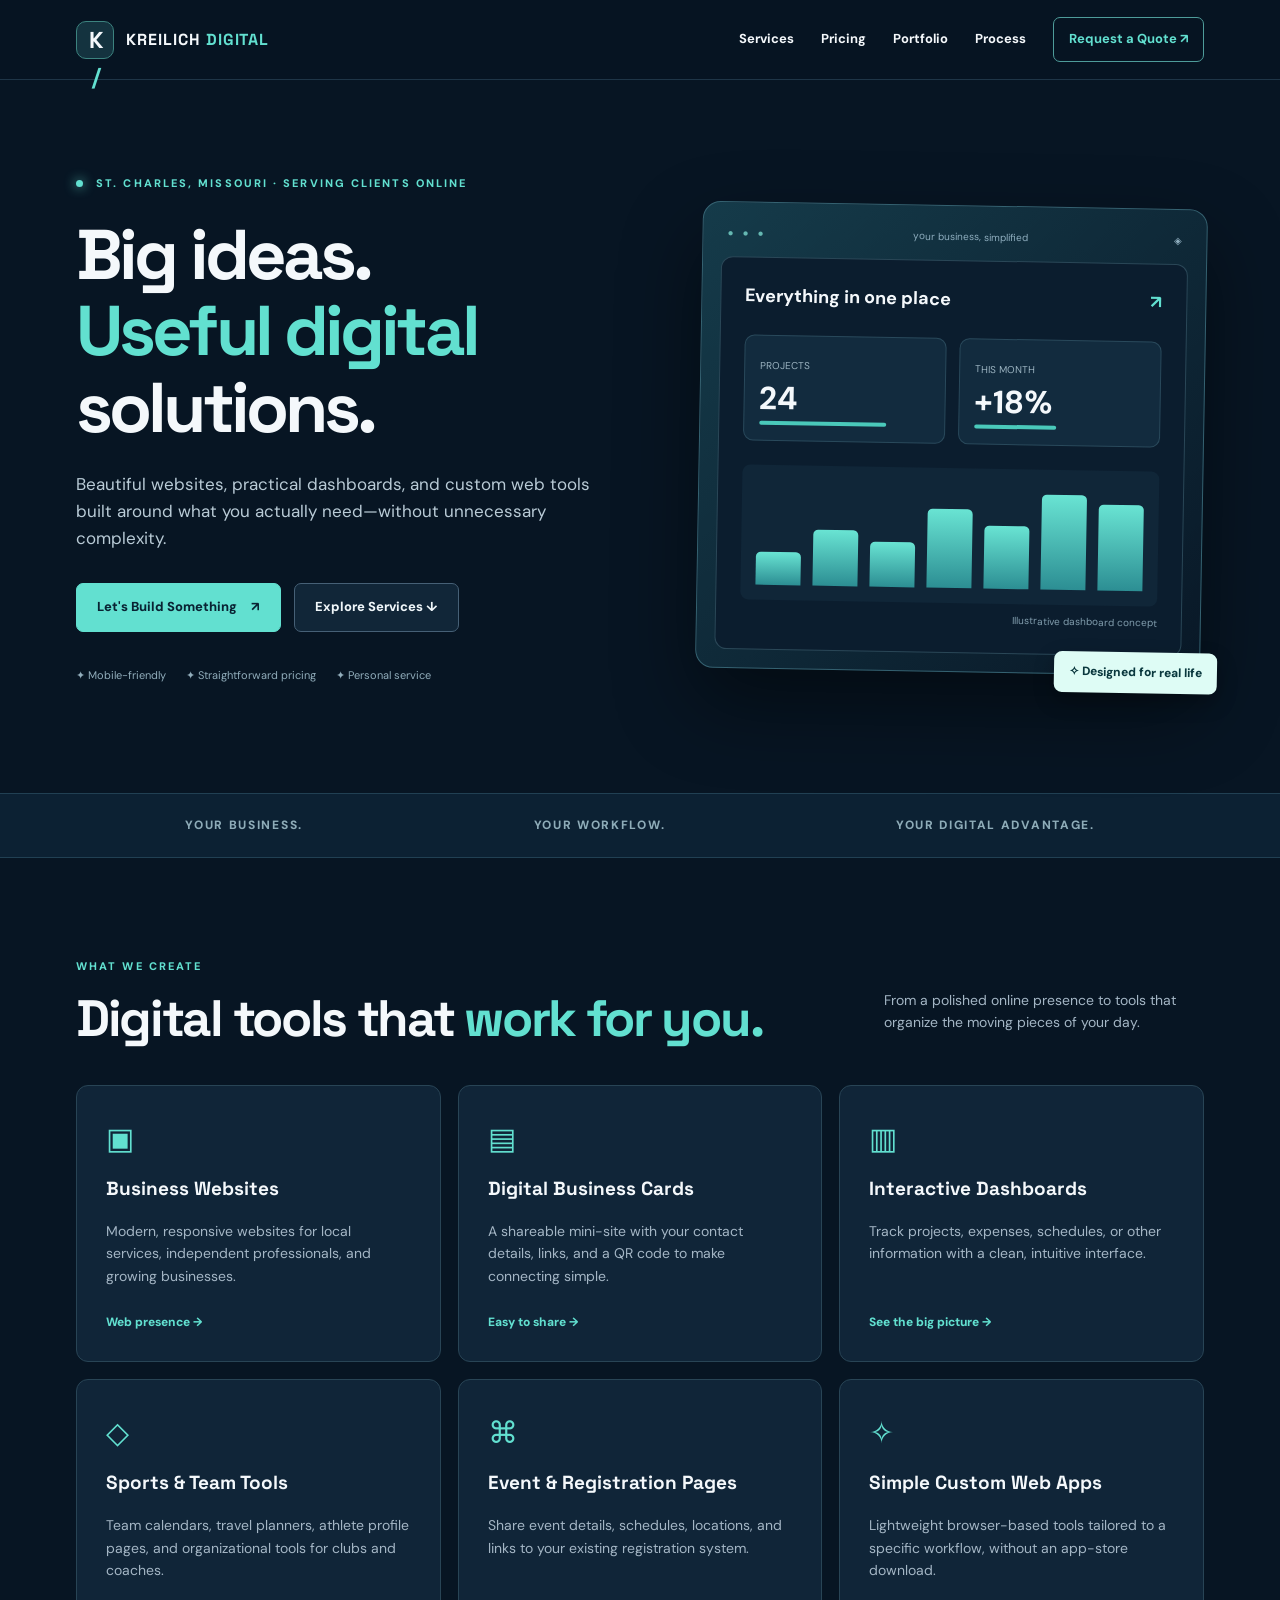
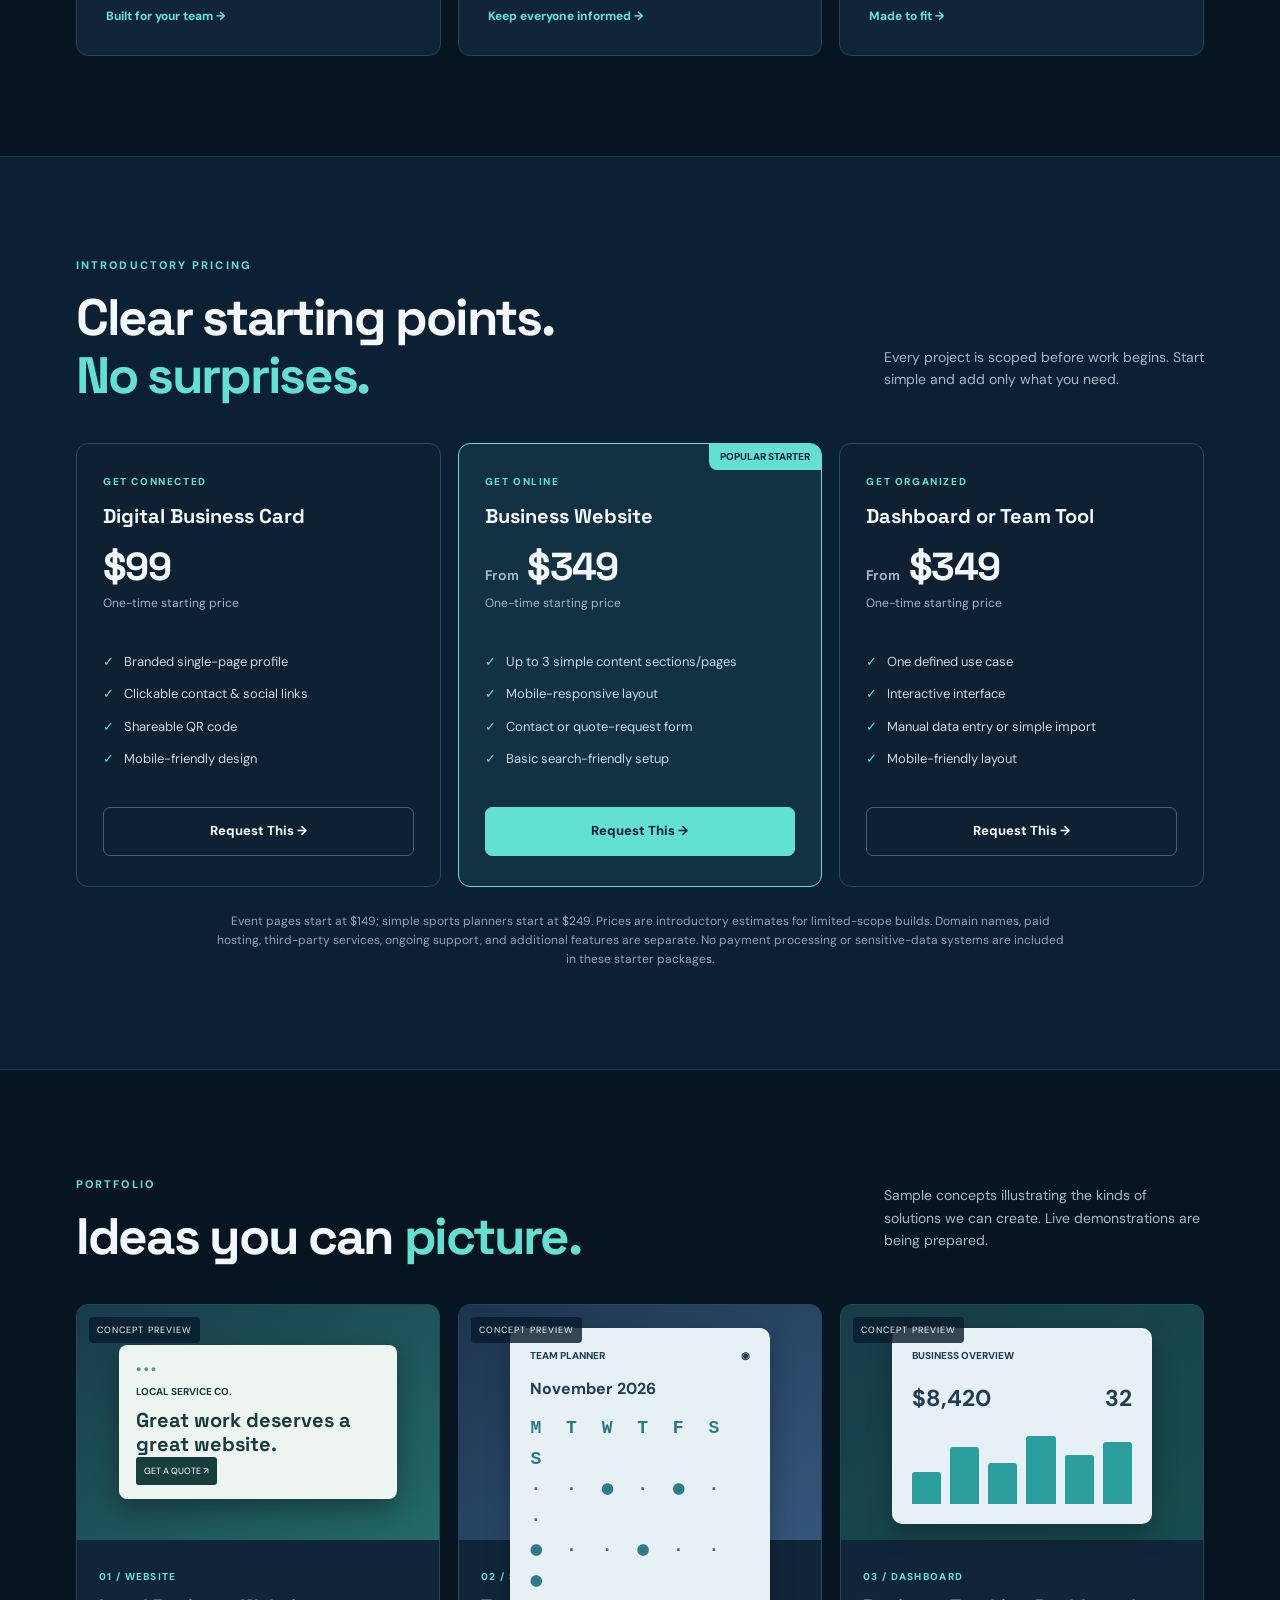
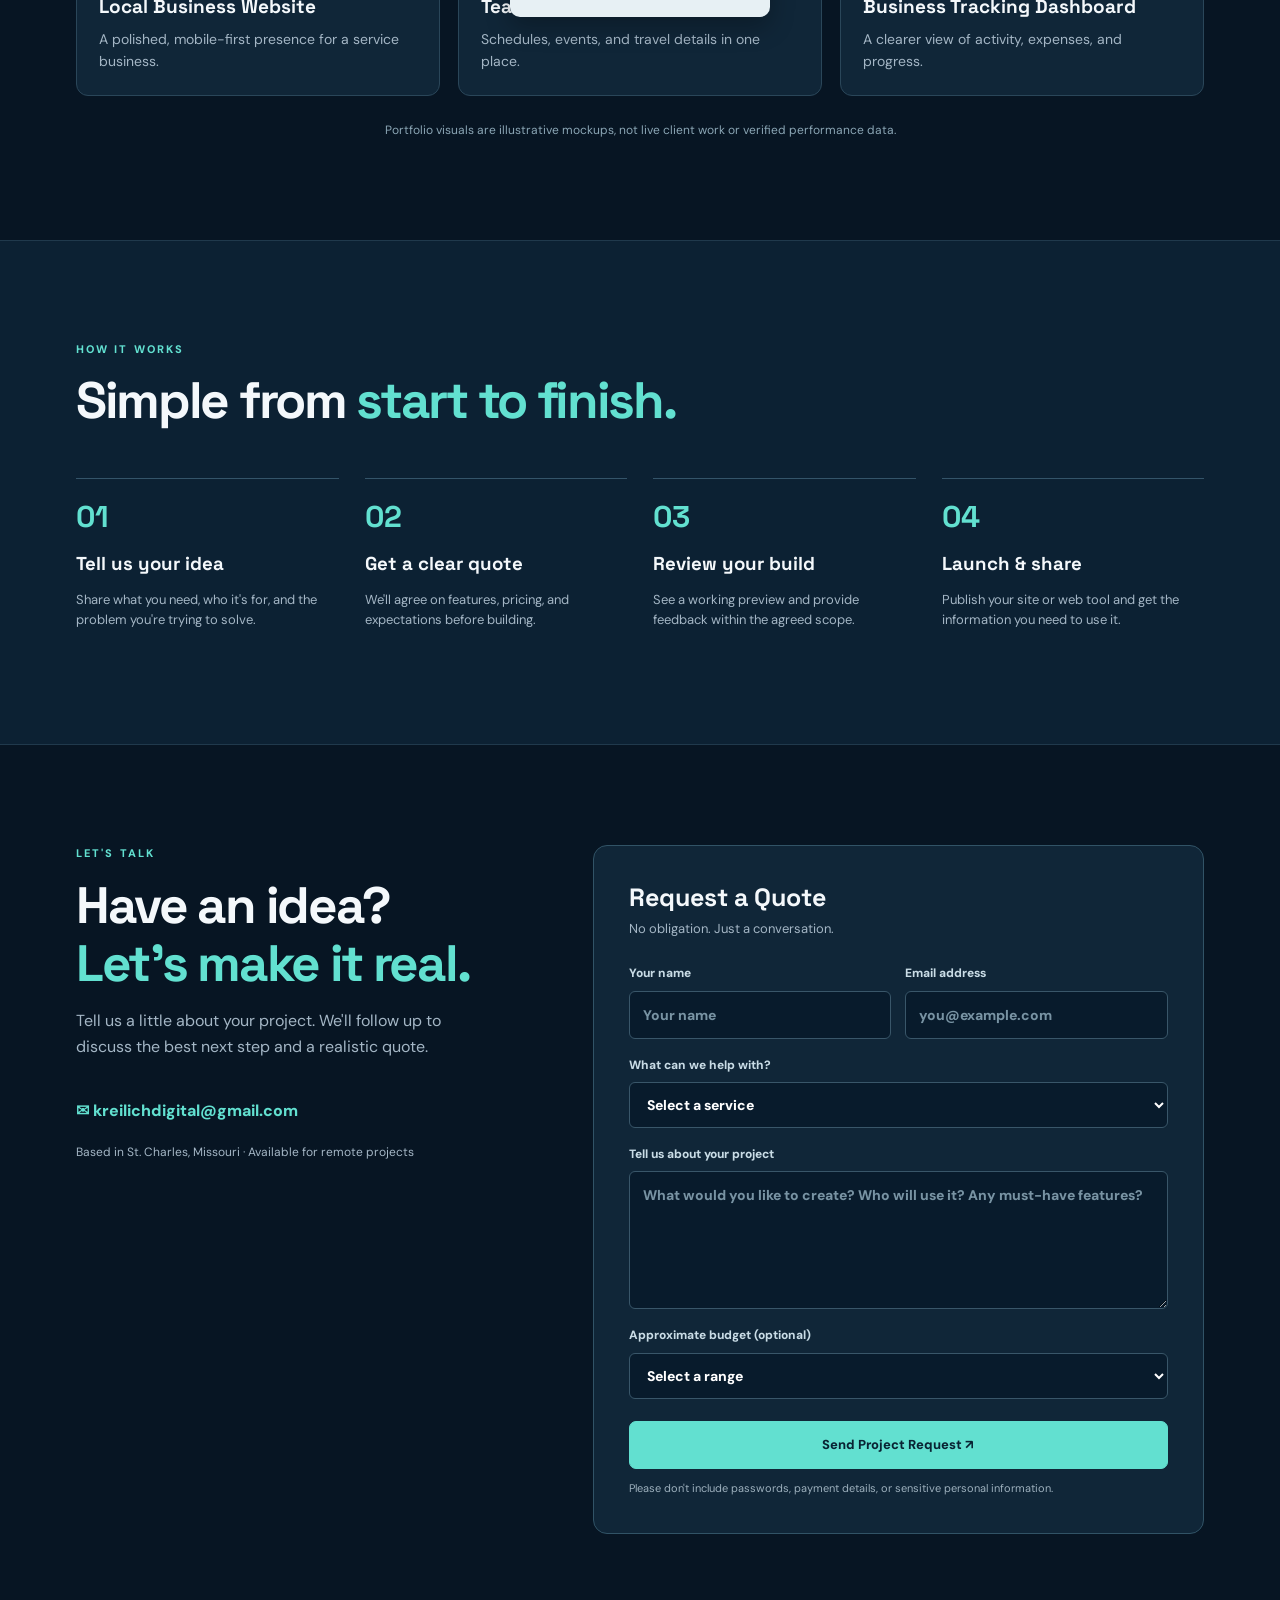
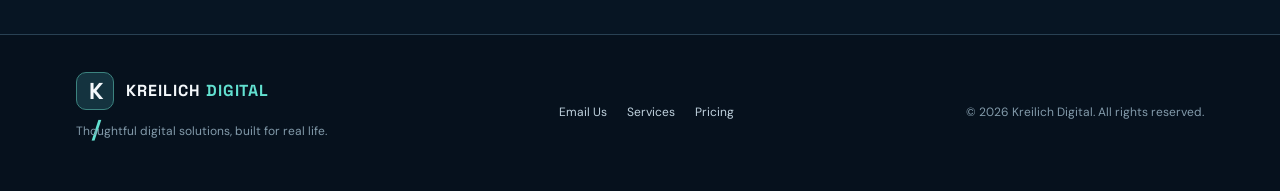
==== index.html @ e5e09bb8 "Add files via upload" ====
<!doctype html><html lang="en"><head><meta charset="utf-8"><meta name="viewport" content="width=device-width,initial-scale=1"><meta name="theme-color" content="#081525"><meta name="description" content="Kreilich Digital builds modern websites, useful dashboards, and custom web tools for small businesses and sports organizations."><title>Kreilich Digital | Websites, Dashboards & Web Apps</title><link rel="icon" href="assets/brand-logo.png"><link rel="stylesheet" href="styles.css"></head><body>
<header class="site-header"><div class="wrap nav"><a href="#home" class="brand" aria-label="Kreilich Digital home"><span class="mark">K<span class="accent">/</span></span><span>KREILICH <b>DIGITAL</b></span></a><button class="menu-toggle" aria-expanded="false" aria-controls="navlinks" aria-label="Toggle navigation">☰</button><nav id="navlinks" class="navlinks"><a href="#services">Services</a><a href="#pricing">Pricing</a><a href="#work">Portfolio</a><a href="#process">Process</a><a class="nav-cta" href="#contact">Request a Quote ↗</a></nav></div></header>
<main id="home"><section class="hero wrap"><div class="eyebrow"><span class="dot"></span> ST. CHARLES, MISSOURI · SERVING CLIENTS ONLINE</div><div class="hero-grid"><div><h1>Big ideas.<br><em>Useful digital</em><br>solutions.</h1><p class="lead">Beautiful websites, practical dashboards, and custom web tools built around what you actually need—without unnecessary complexity.</p><div class="actions"><a class="btn primary" href="#contact">Let's Build Something <span>↗</span></a><a class="btn ghost" href="#services">Explore Services ↓</a></div><div class="trust"><span>✦ Mobile-friendly</span><span>✦ Straightforward pricing</span><span>✦ Personal service</span></div></div><div class="hero-visual" aria-label="Stylized preview of a responsive web dashboard"><div class="mock-top"><span class="lights">● ● ●</span><span>your business, simplified</span><span>◈</span></div><div class="mock-body"><div class="mock-title">Everything in one place <span>↗</span></div><div class="mock-cards"><div><small>PROJECTS</small><strong>24</strong><span class="mini-line"></span></div><div><small>THIS MONTH</small><strong>+18%</strong><span class="mini-line second"></span></div></div><div class="mock-chart"><div style="height:32%"></div><div style="height:54%"></div><div style="height:43%"></div><div style="height:75%"></div><div style="height:60%"></div><div style="height:91%"></div><div style="height:82%"></div></div><p class="mock-note">Illustrative dashboard concept</p></div><div class="float-tag">✧ Designed for real life</div></div></div></section>
<section class="strip"><div class="wrap strip-inner"><span>YOUR BUSINESS.</span><span>YOUR WORKFLOW.</span><span>YOUR DIGITAL ADVANTAGE.</span></div></section>
<section id="services" class="section wrap"><div class="section-head"><div><div class="eyebrow">WHAT WE CREATE</div><h2>Digital tools that <em>work for you.</em></h2></div><p>From a polished online presence to tools that organize the moving pieces of your day.</p></div><div class="services"><article class="service"><span class="service-icon">▣</span><h3>Business Websites</h3><p>Modern, responsive websites for local services, independent professionals, and growing businesses.</p><span class="service-foot">Web presence →</span></article><article class="service"><span class="service-icon">▤</span><h3>Digital Business Cards</h3><p>A shareable mini-site with your contact details, links, and a QR code to make connecting simple.</p><span class="service-foot">Easy to share →</span></article><article class="service"><span class="service-icon">▥</span><h3>Interactive Dashboards</h3><p>Track projects, expenses, schedules, or other information with a clean, intuitive interface.</p><span class="service-foot">See the big picture →</span></article><article class="service"><span class="service-icon">◇</span><h3>Sports & Team Tools</h3><p>Team calendars, travel planners, athlete profile pages, and organizational tools for clubs and coaches.</p><span class="service-foot">Built for your team →</span></article><article class="service"><span class="service-icon">⌘</span><h3>Event & Registration Pages</h3><p>Share event details, schedules, locations, and links to your existing registration system.</p><span class="service-foot">Keep everyone informed →</span></article><article class="service"><span class="service-icon">✧</span><h3>Simple Custom Web Apps</h3><p>Lightweight browser-based tools tailored to a specific workflow, without an app-store download.</p><span class="service-foot">Made to fit →</span></article></div></section>
<section id="pricing" class="section pricing-section"><div class="wrap"><div class="section-head"><div><div class="eyebrow">INTRODUCTORY PRICING</div><h2>Clear starting points.<br><em>No surprises.</em></h2></div><p>Every project is scoped before work begins. Start simple and add only what you need.</p></div><div class="price-grid"><article class="price"><div class="price-type">GET CONNECTED</div><h3>Digital Business Card</h3><div class="amount">$99</div><p>One-time starting price</p><ul><li>Branded single-page profile</li><li>Clickable contact & social links</li><li>Shareable QR code</li><li>Mobile-friendly design</li></ul><a href="#contact" class="btn price-btn">Request This →</a></article><article class="price featured"><div class="popular">POPULAR STARTER</div><div class="price-type">GET ONLINE</div><h3>Business Website</h3><div class="amount"><small>From</small> $349</div><p>One-time starting price</p><ul><li>Up to 3 simple content sections/pages</li><li>Mobile-responsive layout</li><li>Contact or quote-request form</li><li>Basic search-friendly setup</li></ul><a href="#contact" class="btn primary price-btn">Request This →</a></article><article class="price"><div class="price-type">GET ORGANIZED</div><h3>Dashboard or Team Tool</h3><div class="amount"><small>From</small> $349</div><p>One-time starting price</p><ul><li>One defined use case</li><li>Interactive interface</li><li>Manual data entry or simple import</li><li>Mobile-friendly layout</li></ul><a href="#contact" class="btn price-btn">Request This →</a></article></div><p class="pricing-note">Event pages start at $149; simple sports planners start at $249. Prices are introductory estimates for limited-scope builds. Domain names, paid hosting, third-party services, ongoing support, and additional features are separate. No payment processing or sensitive-data systems are included in these starter packages.</p></div></section>
<section id="work" class="section wrap"><div class="section-head"><div><div class="eyebrow">PORTFOLIO</div><h2>Ideas you can <em>picture.</em></h2></div><p>Sample concepts illustrating the kinds of solutions we can create. Live demonstrations are being prepared.</p></div><div class="portfolio"><article class="project"><div class="project-art art-one"><span class="art-tag">CONCEPT PREVIEW</span><div class="art-browser"><div>● ● ●</div><h4>LOCAL SERVICE CO.</h4><p>Great work deserves a great website.</p><span>GET A QUOTE ↗</span></div></div><div class="project-meta"><span>01 / WEBSITE</span><h3>Local Business Website</h3><p>A polished, mobile-first presence for a service business.</p></div></article><article class="project"><div class="project-art art-two"><span class="art-tag">CONCEPT PREVIEW</span><div class="calendar-art"><div>TEAM PLANNER <span>◉</span></div><strong>November 2026</strong><div class="calendar-dots">M T W T F S S<br>· · ◉ · ◉ · ·<br>◉ · · ◉ · · ◉</div></div></div><div class="project-meta"><span>02 / SPORTS TOOL</span><h3>Team & Travel Planner</h3><p>Schedules, events, and travel details in one place.</p></div></article><article class="project"><div class="project-art art-three"><span class="art-tag">CONCEPT PREVIEW</span><div class="dashboard-art"><div>BUSINESS OVERVIEW</div><div class="metric-row"><b>$8,420</b><b>32</b></div><div class="bars"><i></i><i></i><i></i><i></i><i></i><i></i></div></div></div><div class="project-meta"><span>03 / DASHBOARD</span><h3>Business Tracking Dashboard</h3><p>A clearer view of activity, expenses, and progress.</p></div></article></div><p class="disclaimer">Portfolio visuals are illustrative mockups, not live client work or verified performance data.</p></section>
<section id="process" class="section process-section"><div class="wrap"><div class="eyebrow">HOW IT WORKS</div><h2>Simple from <em>start to finish.</em></h2><div class="steps"><div><span>01</span><h3>Tell us your idea</h3><p>Share what you need, who it's for, and the problem you're trying to solve.</p></div><div><span>02</span><h3>Get a clear quote</h3><p>We'll agree on features, pricing, and expectations before building.</p></div><div><span>03</span><h3>Review your build</h3><p>See a working preview and provide feedback within the agreed scope.</p></div><div><span>04</span><h3>Launch & share</h3><p>Publish your site or web tool and get the information you need to use it.</p></div></div></div></section>
<section id="contact" class="section wrap contact-section"><div class="contact-copy"><div class="eyebrow">LET'S TALK</div><h2>Have an idea?<br><em>Let's make it real.</em></h2><p>Tell us a little about your project. We'll follow up to discuss the best next step and a realistic quote.</p><a class="email-link" href="mailto:kreilichdigital@gmail.com">✉ kreilichdigital@gmail.com</a><p class="small-muted">Based in St. Charles, Missouri · Available for remote projects</p></div><div class="form-card"><h3>Request a Quote</h3><p>No obligation. Just a conversation.</p><form name="quote-request" method="POST" data-netlify="true" netlify-honeypot="bot-field" action="/thanks.html"><input type="hidden" name="form-name" value="quote-request"><p class="hidden"><label>Don't fill this out: <input name="bot-field"></label></p><div class="field-row"><label>Your name <input name="name" autocomplete="name" required maxlength="100" placeholder="Your name"></label><label>Email address <input type="email" name="email" autocomplete="email" required maxlength="200" placeholder="you@example.com"></label></div><label>What can we help with? <select name="service" required><option value="">Select a service</option><option>Business website</option><option>Digital business card</option><option>Dashboard</option><option>Sports or team tool</option><option>Event or registration page</option><option>Simple custom web app</option><option>Not sure yet</option></select></label><label>Tell us about your project <textarea name="details" required minlength="15" maxlength="3000" rows="5" placeholder="What would you like to create? Who will use it? Any must-have features?"></textarea></label><label>Approximate budget (optional) <select name="budget"><option value="">Select a range</option><option>Under $250</option><option>$250–$500</option><option>$500–$1,000</option><option>$1,000+</option><option>Not sure yet</option></select></label><button type="submit" class="btn primary submit">Send Project Request ↗</button><p class="form-note">Please don't include passwords, payment details, or sensitive personal information.</p></form></div></section></main>
<footer><div class="wrap footer-inner"><div><div class="brand"><span class="mark">K<span class="accent">/</span></span><span>KREILICH <b>DIGITAL</b></span></div><p>Thoughtful digital solutions, built for real life.</p></div><div><a href="mailto:kreilichdigital@gmail.com">Email Us</a><a href="#services">Services</a><a href="#pricing">Pricing</a></div><small>© <span id="year">2026</span> Kreilich Digital. All rights reserved.</small></div></footer><script src="script.js"></script></body></html>
---- styles.css ----
@import url('https://fonts.googleapis.com/css2?family=DM+Sans:wght@400;500;600;700;800&family=Space+Grotesk:wght@400;500;600;700&display=swap');:root{--bg:#071523;--panel:#0e2235;--panel2:#132b40;--ink:#f4f8fb;--muted:#a4b6c5;--teal:#62e0d0;--line:#294052;--light:#eaf2f6}*{box-sizing:border-box}html{scroll-behavior:smooth;scroll-padding-top:85px}body{margin:0;background:var(--bg);color:var(--ink);font:16px/1.6 'DM Sans',Arial,sans-serif}a{color:inherit;text-decoration:none}button,input,textarea,select{font:inherit}button{cursor:pointer}.wrap{max-width:1180px;margin:auto;padding-left:26px;padding-right:26px}.site-header{position:sticky;top:0;z-index:10;background:#071523ed;border-bottom:1px solid #1e3547;backdrop-filter:blur(18px)}.nav{height:79px;display:flex;align-items:center;justify-content:space-between}.brand{display:inline-flex;align-items:center;gap:12px;font-family:'Space Grotesk',sans-serif;font-size:16px;letter-spacing:.06em;font-weight:700;white-space:nowrap}.brand b,.accent{color:var(--teal)}.mark{height:38px;width:38px;display:grid;place-items:center;border:1px solid #3c837f;border-radius:10px;font-size:23px;letter-spacing:-.1em;background:#14333f}.navlinks{display:flex;align-items:center;gap:27px;font-size:13px;font-weight:700}.navlinks>a:not(.nav-cta):hover,.footer-inner a:hover{color:var(--teal)}.nav-cta{border:1px solid #4e9c9a;border-radius:7px;padding:11px 15px;color:var(--teal)}.menu-toggle{display:none;background:transparent;border:0;color:white;font-size:26px}.hero{padding-top:95px;padding-bottom:108px}.eyebrow{font-size:11px;letter-spacing:.19em;color:var(--teal);font-weight:800;text-transform:uppercase}.dot{display:inline-block;background:var(--teal);width:7px;height:7px;border-radius:50%;margin-right:8px;box-shadow:0 0 12px var(--teal)}.hero-grid{display:grid;grid-template-columns:1.05fr .95fr;gap:65px;align-items:center}.hero h1{font:700 clamp(48px,5.5vw,78px)/1.09 'Space Grotesk',sans-serif;letter-spacing:-.055em;margin:24px 0}.hero h1 em,h2 em{color:var(--teal);font-style:normal}.lead{font-size:17px;max-width:520px;color:#b9cbd6}.actions{display:flex;gap:13px;flex-wrap:wrap;margin-top:31px}.btn{display:inline-flex;justify-content:center;align-items:center;gap:14px;border-radius:7px;padding:13px 20px;font-weight:800;font-size:13px;border:1px solid #466076;transition:transform .15s,background .15s}.btn:hover{transform:translateY(-2px)}.primary{background:var(--teal);color:#092333;border-color:var(--teal)}.ghost{background:#112638;color:#f0f7fa}.trust{display:flex;gap:20px;flex-wrap:wrap;color:#91adbb;font-size:11px;margin-top:35px}.hero-visual{position:relative;padding:18px;background:linear-gradient(135deg,#153b4a,#091827);border:1px solid #356271;border-radius:18px;box-shadow:0 35px 80px #0007;transform:rotate(1deg)}.mock-top{display:flex;justify-content:space-between;font-size:10px;color:#8faebf;padding:5px 6px 15px}.lights{color:#65b8b2;letter-spacing:3px}.mock-body{background:#0b1d2e;border:1px solid #2a4757;border-radius:12px;padding:24px}.mock-title{font-weight:700;font-size:18px;display:flex;justify-content:space-between}.mock-title span{color:var(--teal)}.mock-cards{display:grid;grid-template-columns:1fr 1fr;gap:13px;margin:24px 0}.mock-cards>div{border:1px solid #29495b;background:#122b3e;padding:15px;border-radius:10px}.mock-cards small{font-size:10px;color:#9bb3c0}.mock-cards strong{display:block;font-size:32px;line-height:1.4}.mini-line{display:block;height:4px;width:75%;background:#4ac9ba;border-radius:5px}.mini-line.second{width:48%}.mock-chart{height:135px;display:flex;align-items:end;gap:12px;padding:15px;background:#102638;border-radius:8px}.mock-chart div{flex:1;background:linear-gradient(#69e4d3,#2c8e93);border-radius:5px 5px 0 0}.mock-note{font-size:10px;color:#829eae;text-align:right;margin:9px 0 0}.float-tag{position:absolute;bottom:-19px;right:-18px;background:#defcf5;color:#0a383e;border-radius:8px;padding:11px 15px;font-size:12px;font-weight:800;box-shadow:0 8px 20px #0004}.strip{border-block:1px solid #214053;background:#0c2133}.strip-inner{display:flex;justify-content:space-around;gap:12px;padding-top:22px;padding-bottom:22px;color:#8eacb8;font-size:12px;font-weight:800;letter-spacing:.14em}.section{padding-top:100px;padding-bottom:100px}.section-head{display:flex;align-items:end;justify-content:space-between;gap:45px;margin-bottom:38px}.section-head>div{max-width:700px}.section-head>p{max-width:320px;color:var(--muted);font-size:14px}h2{font:700 clamp(35px,4vw,53px)/1.13 'Space Grotesk',sans-serif;letter-spacing:-.045em;margin:14px 0 0}h3{font-family:'Space Grotesk',sans-serif;line-height:1.3}.services{display:grid;grid-template-columns:repeat(3,1fr);gap:17px}.service{background:#102538;border:1px solid #284455;border-radius:12px;padding:29px;min-height:255px;display:flex;flex-direction:column}.service-icon{font-size:30px;color:var(--teal)}.service h3{font-size:19px;margin:14px 0 4px}.service p,.project p{color:var(--muted);font-size:14px}.service-foot{margin-top:auto;color:var(--teal);font-size:12px;font-weight:800;padding-top:12px}.pricing-section{background:#0b2032;border-block:1px solid #203a4e}.price-grid{display:grid;grid-template-columns:repeat(3,1fr);gap:17px}.price{position:relative;border:1px solid #2b4b5e;background:#0d2133;padding:30px 26px;border-radius:12px;display:flex;flex-direction:column}.price.featured{border-color:var(--teal);background:#123143}.popular{position:absolute;right:0;top:0;background:var(--teal);color:#092333;font-size:10px;font-weight:800;padding:5px 11px;border-radius:0 10px 0 8px}.price-type{font-size:10px;letter-spacing:.16em;color:var(--teal);font-weight:800}.price h3{font-size:20px;margin:13px 0}.amount{font:700 39px 'Space Grotesk';letter-spacing:-.04em}.amount small{font-size:14px;color:var(--muted);letter-spacing:0}.price p{font-size:12px;color:var(--muted);margin:3px 0 20px}.price ul{padding:0;list-style:none;font-size:13px;line-height:2.5;color:#c6d7e0;flex:1}.price li:before{content:'✓';color:var(--teal);margin-right:10px}.price-btn{width:100%;margin-top:18px}.pricing-note,.disclaimer{color:#8ba6b5;font-size:12px;max-width:850px;margin:25px auto 0;text-align:center}.portfolio{display:grid;grid-template-columns:repeat(3,1fr);gap:18px}.project{border:1px solid #2a4659;border-radius:12px;overflow:hidden;background:#102638}.project-art{height:235px;padding:23px;position:relative;display:grid;place-items:center}.art-one{background:linear-gradient(145deg,#183b49,#236a68)}.art-two{background:linear-gradient(145deg,#1d344e,#34567b)}.art-three{background:linear-gradient(145deg,#173d48,#174b4e)}.art-tag{position:absolute;top:12px;left:12px;font-size:9px;letter-spacing:.12em;background:#071b2bca;padding:6px 8px;border-radius:4px}.art-browser{width:88%;background:#eef4f0;color:#183c40;padding:17px;border-radius:8px;box-shadow:0 10px 25px #0005}.art-browser>div{font-size:9px;color:#5b928e}.art-browser h4{font-size:10px;margin:8px 0}.art-browser p{font:700 20px/1.2 'Space Grotesk';color:#193b3f;margin:5px 0 14px}.art-browser span{font-size:9px;background:#163e3d;color:white;padding:8px;border-radius:3px}.calendar-art,.dashboard-art{background:#e7f0f4;color:#203d55;padding:20px;width:82%;border-radius:10px;box-shadow:0 10px 25px #0004}.calendar-art>div:first-child,.dashboard-art>div:first-child{font-size:10px;font-weight:800;display:flex;justify-content:space-between}.calendar-art strong{display:block;margin:12px 0}.calendar-dots{font:700 18px/1.7 monospace;letter-spacing:7px;color:#2c7987}.metric-row{display:flex;justify-content:space-between;margin:16px 0}.metric-row b{font-size:23px}.bars{height:72px;display:flex;gap:9px;align-items:end}.bars i{flex:1;background:#299e9c;border-radius:3px 3px 0 0;height:45%}.bars i:nth-child(2){height:80%}.bars i:nth-child(3){height:58%}.bars i:nth-child(4){height:95%}.bars i:nth-child(5){height:68%}.bars i:nth-child(6){height:87%}.project-meta{padding:22px}.project-meta>span{color:var(--teal);font-size:10px;letter-spacing:.13em;font-weight:800}.project h3{font-size:19px;margin:8px 0}.project p{margin:0}.process-section{background:#0c2133;border-block:1px solid #20394c}.steps{display:grid;grid-template-columns:repeat(4,1fr);gap:26px;margin-top:48px}.steps>div{border-top:1px solid #345469;padding-top:18px}.steps span{font:700 30px 'Space Grotesk';color:var(--teal)}.steps h3{margin:16px 0 7px}.steps p{color:var(--muted);font-size:13px}.contact-section{display:grid;grid-template-columns:.85fr 1.15fr;gap:65px;align-items:start}.contact-copy>p{color:var(--muted);max-width:390px}.email-link{display:inline-block;margin-top:22px;color:var(--teal);font-weight:800;overflow-wrap:anywhere}.small-muted{font-size:12px;margin-top:20px}.form-card{background:#102638;border:1px solid #315366;border-radius:14px;padding:35px}.form-card h3{font-size:25px;margin:0}.form-card>p{font-size:13px;color:var(--muted);margin:5px 0 25px}.form-card label{display:block;font-size:12px;font-weight:800;color:#c9dce6;margin-bottom:17px}.field-row{display:grid;grid-template-columns:1fr 1fr;gap:14px}input,textarea,select{display:block;width:100%;background:#081b2c;color:white;border:1px solid #395669;border-radius:6px;padding:12px 13px;margin-top:7px;outline:none;font-size:14px}input:focus,textarea:focus,select:focus{border-color:var(--teal);box-shadow:0 0 0 2px #62e0d02a}input::placeholder,textarea::placeholder{color:#7893a3}select option{background:#0e2235}.hidden{position:absolute;left:-9999px}.submit{width:100%;margin-top:5px}.form-note{font-size:11px;color:#9db0bd;margin-bottom:0}footer{border-top:1px solid #294153;background:#06111d}.footer-inner{padding-top:37px;padding-bottom:38px;display:flex;align-items:center;justify-content:space-between;gap:24px}.footer-inner p,.footer-inner small{font-size:12px;color:#839bab}.footer-inner>div:nth-child(2){display:flex;gap:20px;font-size:12px;color:#c0d2de}.thanks{min-height:100vh;display:grid;place-items:center;padding:24px}.thanks-box{max-width:620px;text-align:center}.thanks h1{font:700 clamp(35px,6vw,65px)/1.1 'Space Grotesk'}.thanks p{color:var(--muted);margin-bottom:30px}@media(max-width:900px){.hero-grid{gap:30px}.services,.price-grid,.portfolio{grid-template-columns:repeat(2,1fr)}.price-grid .price:last-child,.portfolio .project:last-child{grid-column:span 2}.steps{grid-template-columns:repeat(2,1fr)}.contact-section{gap:30px}}@media(max-width:700px){.wrap{padding-left:20px;padding-right:20px}.nav{height:69px}.brand{font-size:14px}.menu-toggle{display:block}.navlinks{display:none;position:absolute;top:69px;left:0;right:0;padding:18px 22px 24px;background:#091a2b;border-bottom:1px solid #2e4d5e;flex-direction:column;align-items:stretch;gap:15px}.navlinks.open{display:flex}.nav-cta{text-align:center}.hero{padding-top:60px;padding-bottom:78px}.hero-grid,.contact-section{grid-template-columns:1fr}.hero h1{font-size:clamp(47px,11vw,66px)}.hero-visual{max-width:480px;margin:35px 12px 0 0}.float-tag{right:-10px}.trust{gap:12px}.strip-inner{flex-wrap:wrap;font-size:10px;text-align:center}.section{padding-top:70px;padding-bottom:70px}.section-head{display:block}.section-head>p{max-width:550px}.services,.price-grid,.portfolio{grid-template-columns:1fr}.price-grid .price:last-child,.portfolio .project:last-child{grid-column:auto}.service{min-height:225px}.steps{grid-template-columns:1fr 1fr;gap:20px}.field-row{grid-template-columns:1fr;gap:0}.form-card{padding:24px}.footer-inner{flex-direction:column;align-items:flex-start}}@media(max-width:400px){.steps{grid-template-columns:1fr}.hero h1{font-size:43px}.mock-body{padding:14px}.mock-cards strong{font-size:24px}.brand{font-size:12px}}
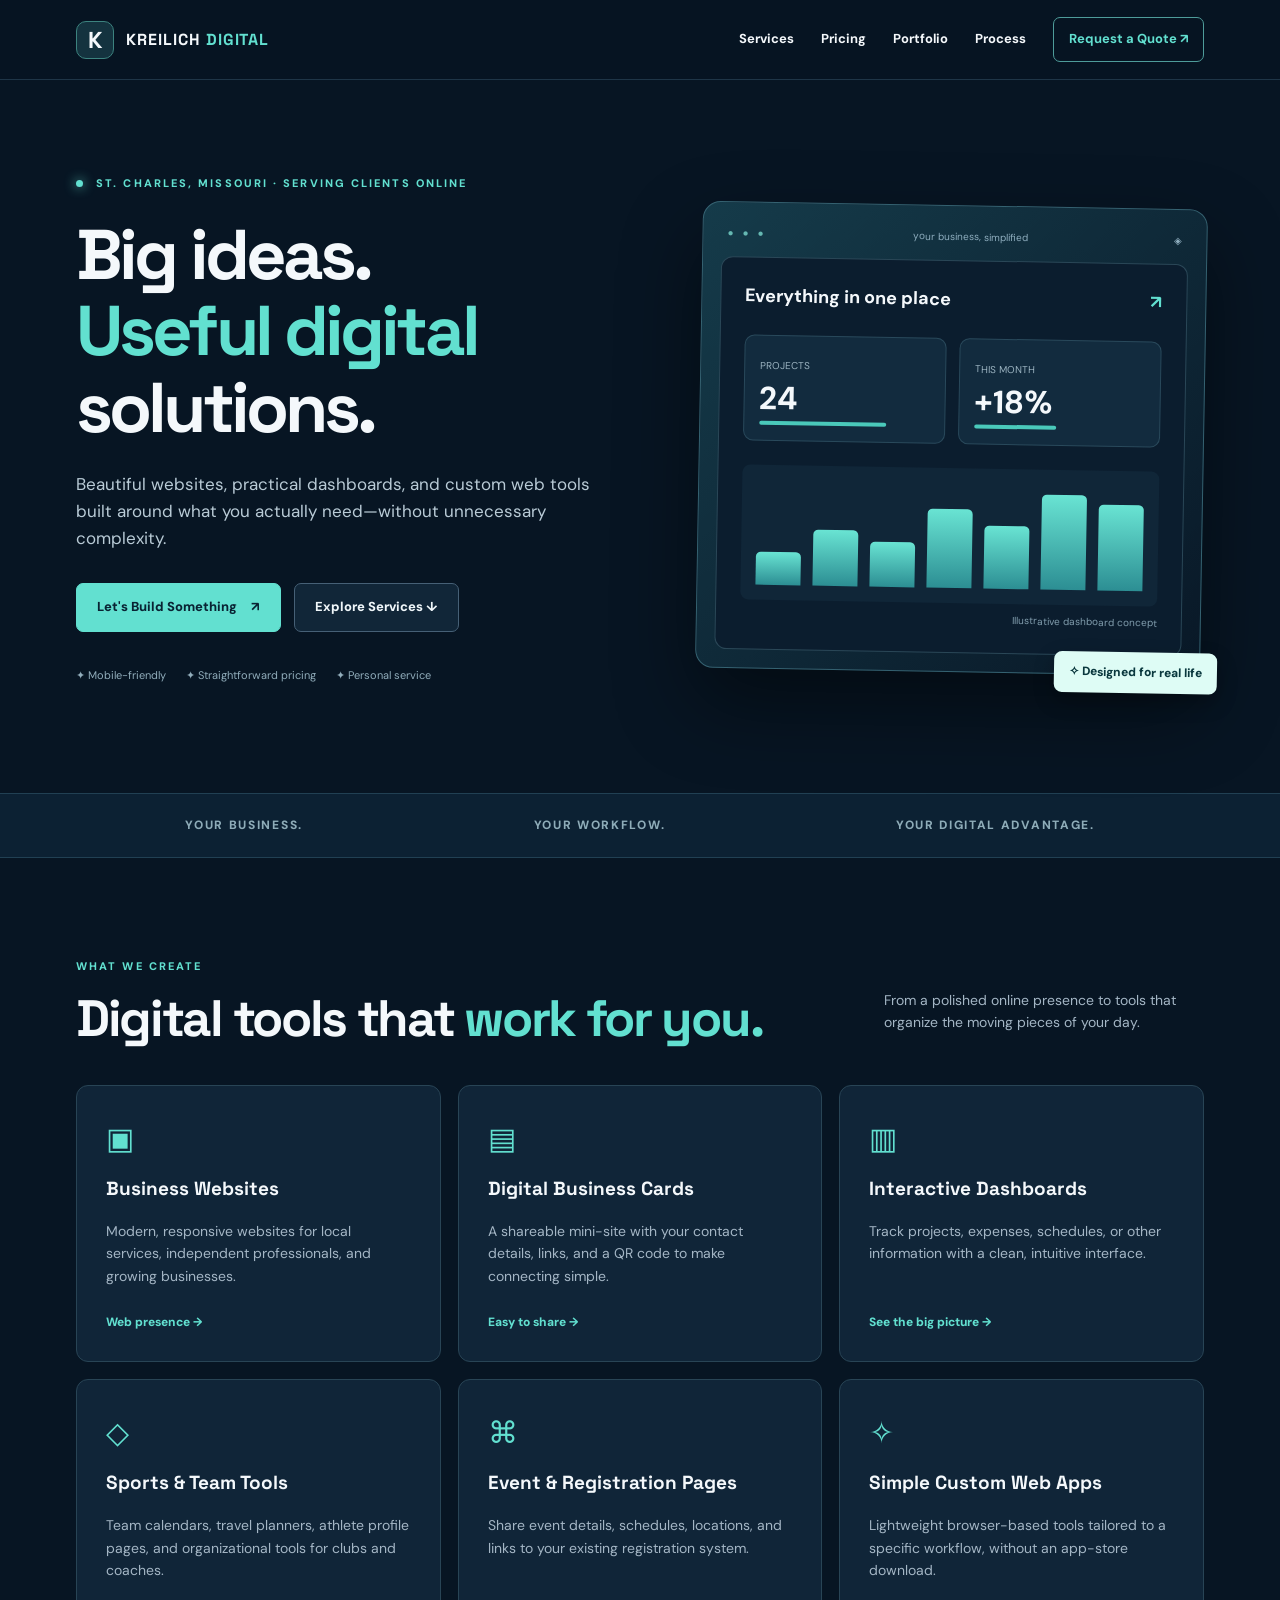
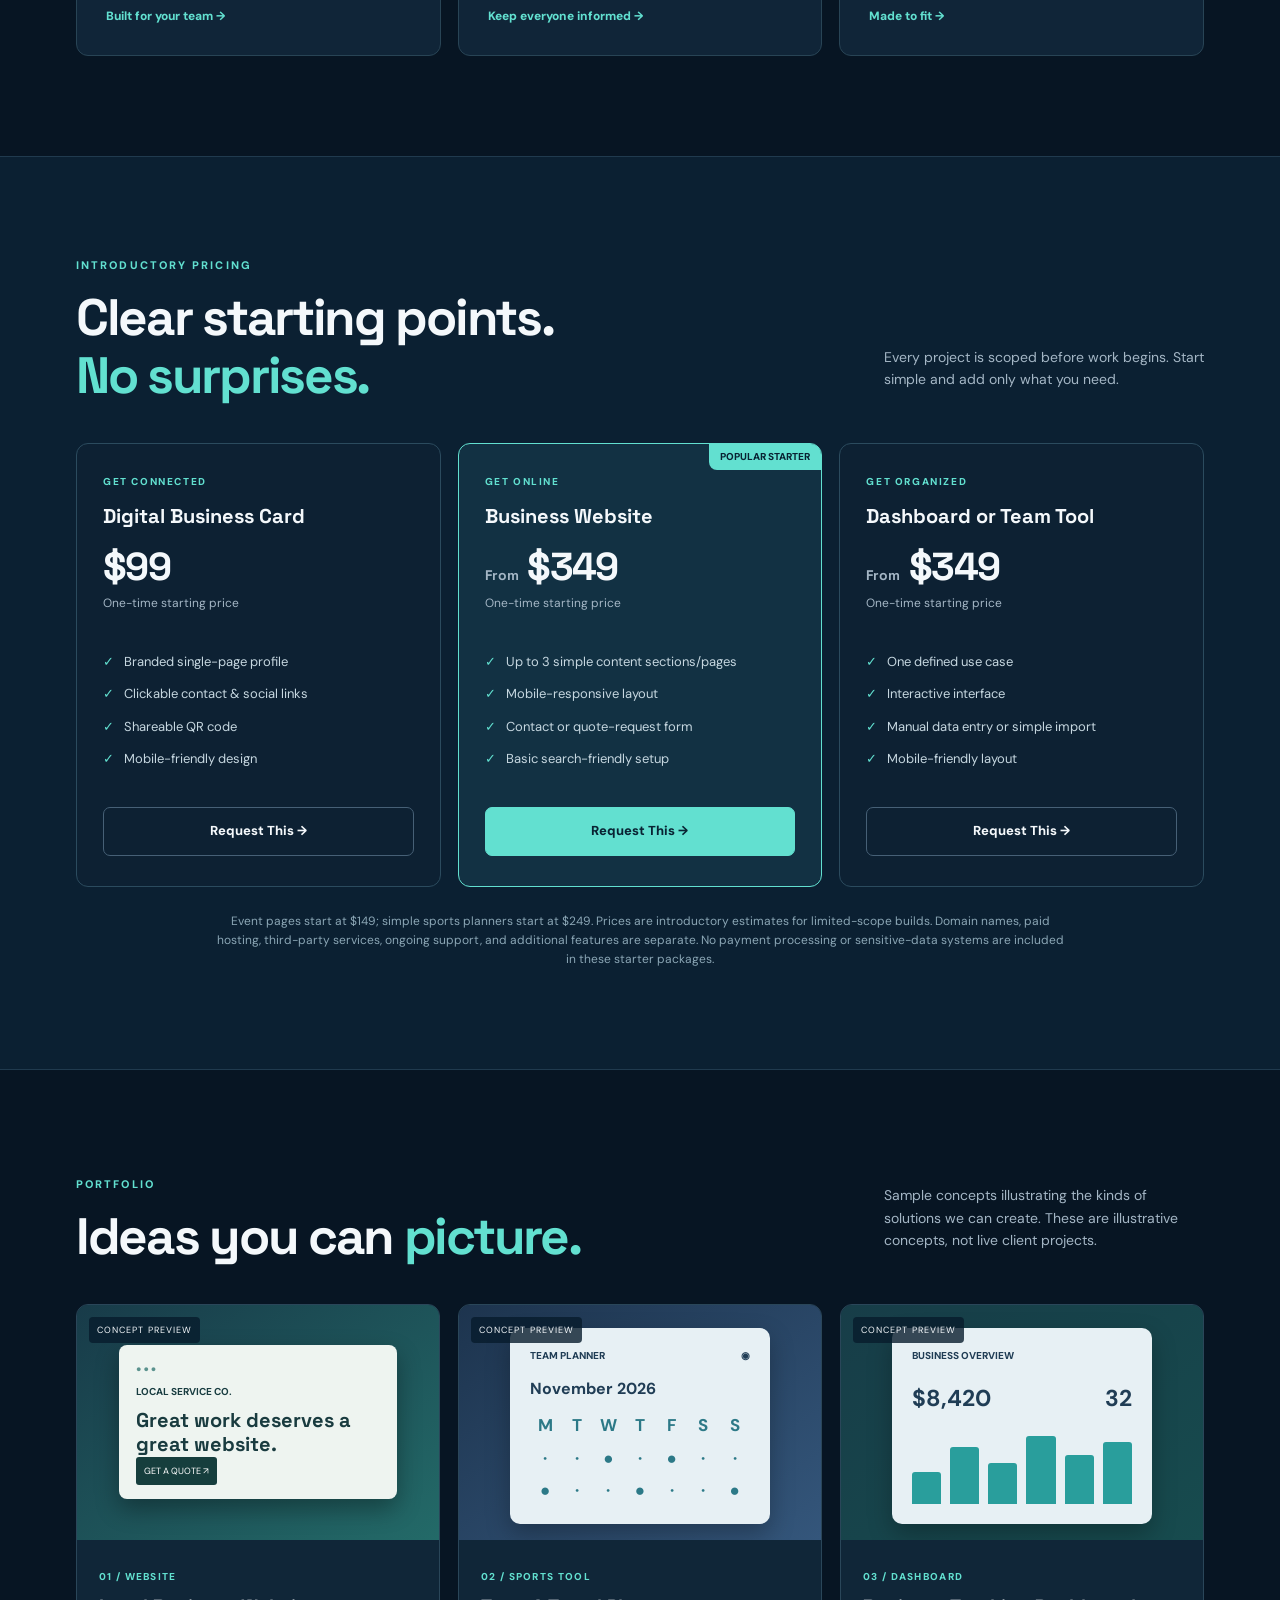
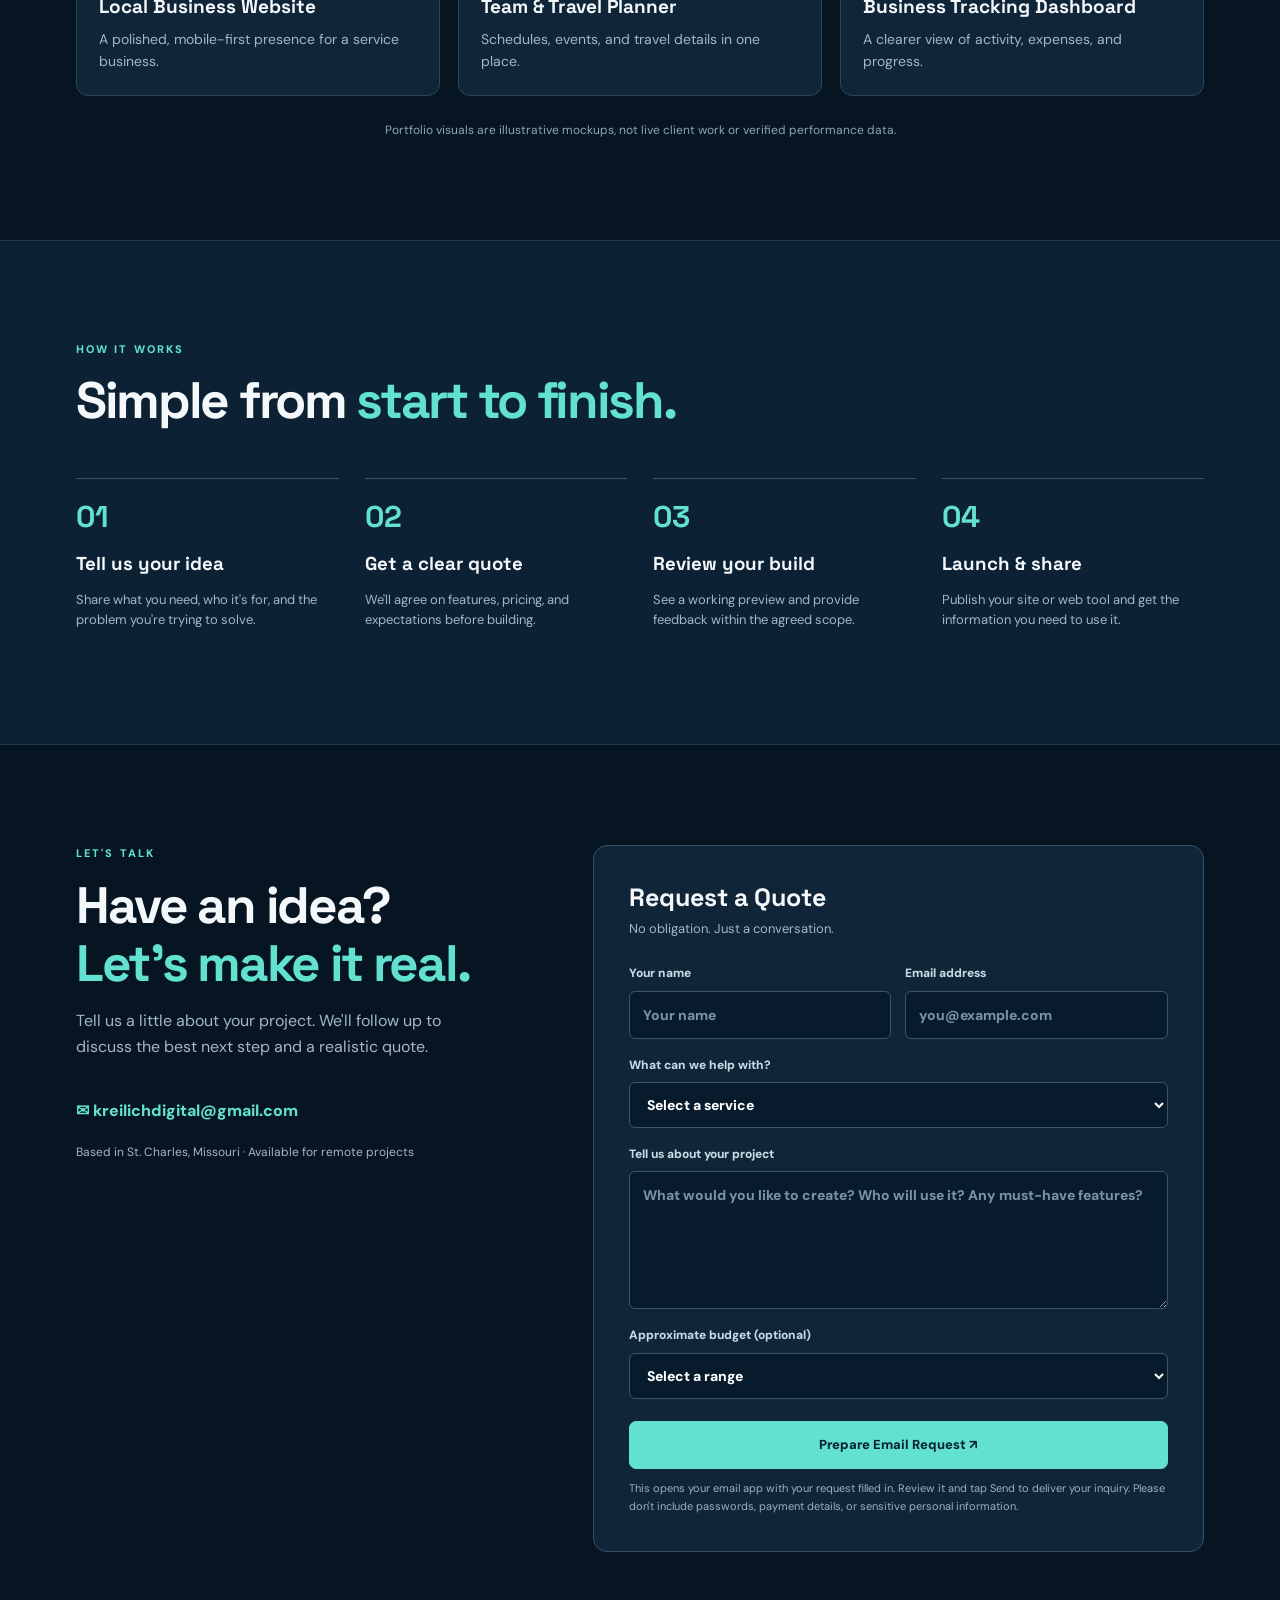
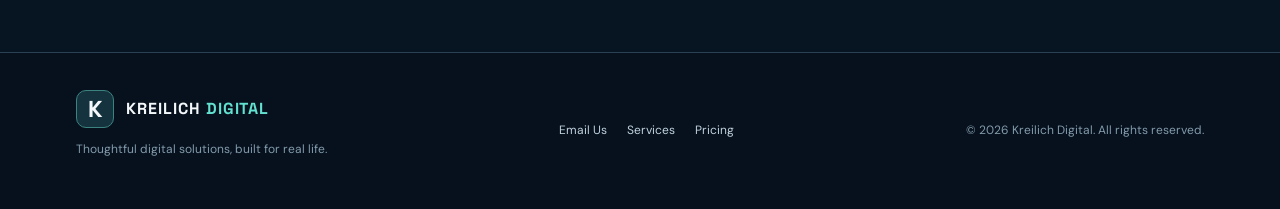
==== commit 698286d8: "Add files via upload" ====
--- a/index.html
+++ b/index.html
@@ -1,10 +1,10 @@
 <!doctype html><html lang="en"><head><meta charset="utf-8"><meta name="viewport" content="width=device-width,initial-scale=1"><meta name="theme-color" content="#081525"><meta name="description" content="Kreilich Digital builds modern websites, useful dashboards, and custom web tools for small businesses and sports organizations."><title>Kreilich Digital | Websites, Dashboards & Web Apps</title><link rel="icon" href="assets/brand-logo.png"><link rel="stylesheet" href="styles.css"></head><body>
-<header class="site-header"><div class="wrap nav"><a href="#home" class="brand" aria-label="Kreilich Digital home"><span class="mark">K<span class="accent">/</span></span><span>KREILICH <b>DIGITAL</b></span></a><button class="menu-toggle" aria-expanded="false" aria-controls="navlinks" aria-label="Toggle navigation">☰</button><nav id="navlinks" class="navlinks"><a href="#services">Services</a><a href="#pricing">Pricing</a><a href="#work">Portfolio</a><a href="#process">Process</a><a class="nav-cta" href="#contact">Request a Quote ↗</a></nav></div></header>
+<header class="site-header"><div class="wrap nav"><a href="#home" class="brand" aria-label="Kreilich Digital home"><span class="mark">K</span><span>KREILICH <b>DIGITAL</b></span></a><button class="menu-toggle" aria-expanded="false" aria-controls="navlinks" aria-label="Toggle navigation">☰</button><nav id="navlinks" class="navlinks"><a href="#services">Services</a><a href="#pricing">Pricing</a><a href="#work">Portfolio</a><a href="#process">Process</a><a class="nav-cta" href="#contact">Request a Quote ↗</a></nav></div></header>
 <main id="home"><section class="hero wrap"><div class="eyebrow"><span class="dot"></span> ST. CHARLES, MISSOURI · SERVING CLIENTS ONLINE</div><div class="hero-grid"><div><h1>Big ideas.<br><em>Useful digital</em><br>solutions.</h1><p class="lead">Beautiful websites, practical dashboards, and custom web tools built around what you actually need—without unnecessary complexity.</p><div class="actions"><a class="btn primary" href="#contact">Let's Build Something <span>↗</span></a><a class="btn ghost" href="#services">Explore Services ↓</a></div><div class="trust"><span>✦ Mobile-friendly</span><span>✦ Straightforward pricing</span><span>✦ Personal service</span></div></div><div class="hero-visual" aria-label="Stylized preview of a responsive web dashboard"><div class="mock-top"><span class="lights">● ● ●</span><span>your business, simplified</span><span>◈</span></div><div class="mock-body"><div class="mock-title">Everything in one place <span>↗</span></div><div class="mock-cards"><div><small>PROJECTS</small><strong>24</strong><span class="mini-line"></span></div><div><small>THIS MONTH</small><strong>+18%</strong><span class="mini-line second"></span></div></div><div class="mock-chart"><div style="height:32%"></div><div style="height:54%"></div><div style="height:43%"></div><div style="height:75%"></div><div style="height:60%"></div><div style="height:91%"></div><div style="height:82%"></div></div><p class="mock-note">Illustrative dashboard concept</p></div><div class="float-tag">✧ Designed for real life</div></div></div></section>
 <section class="strip"><div class="wrap strip-inner"><span>YOUR BUSINESS.</span><span>YOUR WORKFLOW.</span><span>YOUR DIGITAL ADVANTAGE.</span></div></section>
 <section id="services" class="section wrap"><div class="section-head"><div><div class="eyebrow">WHAT WE CREATE</div><h2>Digital tools that <em>work for you.</em></h2></div><p>From a polished online presence to tools that organize the moving pieces of your day.</p></div><div class="services"><article class="service"><span class="service-icon">▣</span><h3>Business Websites</h3><p>Modern, responsive websites for local services, independent professionals, and growing businesses.</p><span class="service-foot">Web presence →</span></article><article class="service"><span class="service-icon">▤</span><h3>Digital Business Cards</h3><p>A shareable mini-site with your contact details, links, and a QR code to make connecting simple.</p><span class="service-foot">Easy to share →</span></article><article class="service"><span class="service-icon">▥</span><h3>Interactive Dashboards</h3><p>Track projects, expenses, schedules, or other information with a clean, intuitive interface.</p><span class="service-foot">See the big picture →</span></article><article class="service"><span class="service-icon">◇</span><h3>Sports & Team Tools</h3><p>Team calendars, travel planners, athlete profile pages, and organizational tools for clubs and coaches.</p><span class="service-foot">Built for your team →</span></article><article class="service"><span class="service-icon">⌘</span><h3>Event & Registration Pages</h3><p>Share event details, schedules, locations, and links to your existing registration system.</p><span class="service-foot">Keep everyone informed →</span></article><article class="service"><span class="service-icon">✧</span><h3>Simple Custom Web Apps</h3><p>Lightweight browser-based tools tailored to a specific workflow, without an app-store download.</p><span class="service-foot">Made to fit →</span></article></div></section>
 <section id="pricing" class="section pricing-section"><div class="wrap"><div class="section-head"><div><div class="eyebrow">INTRODUCTORY PRICING</div><h2>Clear starting points.<br><em>No surprises.</em></h2></div><p>Every project is scoped before work begins. Start simple and add only what you need.</p></div><div class="price-grid"><article class="price"><div class="price-type">GET CONNECTED</div><h3>Digital Business Card</h3><div class="amount">$99</div><p>One-time starting price</p><ul><li>Branded single-page profile</li><li>Clickable contact & social links</li><li>Shareable QR code</li><li>Mobile-friendly design</li></ul><a href="#contact" class="btn price-btn">Request This →</a></article><article class="price featured"><div class="popular">POPULAR STARTER</div><div class="price-type">GET ONLINE</div><h3>Business Website</h3><div class="amount"><small>From</small> $349</div><p>One-time starting price</p><ul><li>Up to 3 simple content sections/pages</li><li>Mobile-responsive layout</li><li>Contact or quote-request form</li><li>Basic search-friendly setup</li></ul><a href="#contact" class="btn primary price-btn">Request This →</a></article><article class="price"><div class="price-type">GET ORGANIZED</div><h3>Dashboard or Team Tool</h3><div class="amount"><small>From</small> $349</div><p>One-time starting price</p><ul><li>One defined use case</li><li>Interactive interface</li><li>Manual data entry or simple import</li><li>Mobile-friendly layout</li></ul><a href="#contact" class="btn price-btn">Request This →</a></article></div><p class="pricing-note">Event pages start at $149; simple sports planners start at $249. Prices are introductory estimates for limited-scope builds. Domain names, paid hosting, third-party services, ongoing support, and additional features are separate. No payment processing or sensitive-data systems are included in these starter packages.</p></div></section>
-<section id="work" class="section wrap"><div class="section-head"><div><div class="eyebrow">PORTFOLIO</div><h2>Ideas you can <em>picture.</em></h2></div><p>Sample concepts illustrating the kinds of solutions we can create. Live demonstrations are being prepared.</p></div><div class="portfolio"><article class="project"><div class="project-art art-one"><span class="art-tag">CONCEPT PREVIEW</span><div class="art-browser"><div>● ● ●</div><h4>LOCAL SERVICE CO.</h4><p>Great work deserves a great website.</p><span>GET A QUOTE ↗</span></div></div><div class="project-meta"><span>01 / WEBSITE</span><h3>Local Business Website</h3><p>A polished, mobile-first presence for a service business.</p></div></article><article class="project"><div class="project-art art-two"><span class="art-tag">CONCEPT PREVIEW</span><div class="calendar-art"><div>TEAM PLANNER <span>◉</span></div><strong>November 2026</strong><div class="calendar-dots">M T W T F S S<br>· · ◉ · ◉ · ·<br>◉ · · ◉ · · ◉</div></div></div><div class="project-meta"><span>02 / SPORTS TOOL</span><h3>Team & Travel Planner</h3><p>Schedules, events, and travel details in one place.</p></div></article><article class="project"><div class="project-art art-three"><span class="art-tag">CONCEPT PREVIEW</span><div class="dashboard-art"><div>BUSINESS OVERVIEW</div><div class="metric-row"><b>$8,420</b><b>32</b></div><div class="bars"><i></i><i></i><i></i><i></i><i></i><i></i></div></div></div><div class="project-meta"><span>03 / DASHBOARD</span><h3>Business Tracking Dashboard</h3><p>A clearer view of activity, expenses, and progress.</p></div></article></div><p class="disclaimer">Portfolio visuals are illustrative mockups, not live client work or verified performance data.</p></section>
+<section id="work" class="section wrap"><div class="section-head"><div><div class="eyebrow">PORTFOLIO</div><h2>Ideas you can <em>picture.</em></h2></div><p>Sample concepts illustrating the kinds of solutions we can create. These are illustrative concepts, not live client projects.</p></div><div class="portfolio"><article class="project"><div class="project-art art-one"><span class="art-tag">CONCEPT PREVIEW</span><div class="art-browser"><div>● ● ●</div><h4>LOCAL SERVICE CO.</h4><p>Great work deserves a great website.</p><span>GET A QUOTE ↗</span></div></div><div class="project-meta"><span>01 / WEBSITE</span><h3>Local Business Website</h3><p>A polished, mobile-first presence for a service business.</p></div></article><article class="project"><div class="project-art art-two"><span class="art-tag">CONCEPT PREVIEW</span><div class="calendar-art"><div>TEAM PLANNER <span>◉</span></div><strong>November 2026</strong><div class="calendar-dots" aria-label="Illustrative weekly calendar"><span>M</span><span>T</span><span>W</span><span>T</span><span>F</span><span>S</span><span>S</span><span>·</span><span>·</span><span>●</span><span>·</span><span>●</span><span>·</span><span>·</span><span>●</span><span>·</span><span>·</span><span>●</span><span>·</span><span>·</span><span>●</span></div></div></div><div class="project-meta"><span>02 / SPORTS TOOL</span><h3>Team & Travel Planner</h3><p>Schedules, events, and travel details in one place.</p></div></article><article class="project"><div class="project-art art-three"><span class="art-tag">CONCEPT PREVIEW</span><div class="dashboard-art"><div>BUSINESS OVERVIEW</div><div class="metric-row"><b>$8,420</b><b>32</b></div><div class="bars"><i></i><i></i><i></i><i></i><i></i><i></i></div></div></div><div class="project-meta"><span>03 / DASHBOARD</span><h3>Business Tracking Dashboard</h3><p>A clearer view of activity, expenses, and progress.</p></div></article></div><p class="disclaimer">Portfolio visuals are illustrative mockups, not live client work or verified performance data.</p></section>
 <section id="process" class="section process-section"><div class="wrap"><div class="eyebrow">HOW IT WORKS</div><h2>Simple from <em>start to finish.</em></h2><div class="steps"><div><span>01</span><h3>Tell us your idea</h3><p>Share what you need, who it's for, and the problem you're trying to solve.</p></div><div><span>02</span><h3>Get a clear quote</h3><p>We'll agree on features, pricing, and expectations before building.</p></div><div><span>03</span><h3>Review your build</h3><p>See a working preview and provide feedback within the agreed scope.</p></div><div><span>04</span><h3>Launch & share</h3><p>Publish your site or web tool and get the information you need to use it.</p></div></div></div></section>
-<section id="contact" class="section wrap contact-section"><div class="contact-copy"><div class="eyebrow">LET'S TALK</div><h2>Have an idea?<br><em>Let's make it real.</em></h2><p>Tell us a little about your project. We'll follow up to discuss the best next step and a realistic quote.</p><a class="email-link" href="mailto:kreilichdigital@gmail.com">✉ kreilichdigital@gmail.com</a><p class="small-muted">Based in St. Charles, Missouri · Available for remote projects</p></div><div class="form-card"><h3>Request a Quote</h3><p>No obligation. Just a conversation.</p><form name="quote-request" method="POST" data-netlify="true" netlify-honeypot="bot-field" action="/thanks.html"><input type="hidden" name="form-name" value="quote-request"><p class="hidden"><label>Don't fill this out: <input name="bot-field"></label></p><div class="field-row"><label>Your name <input name="name" autocomplete="name" required maxlength="100" placeholder="Your name"></label><label>Email address <input type="email" name="email" autocomplete="email" required maxlength="200" placeholder="you@example.com"></label></div><label>What can we help with? <select name="service" required><option value="">Select a service</option><option>Business website</option><option>Digital business card</option><option>Dashboard</option><option>Sports or team tool</option><option>Event or registration page</option><option>Simple custom web app</option><option>Not sure yet</option></select></label><label>Tell us about your project <textarea name="details" required minlength="15" maxlength="3000" rows="5" placeholder="What would you like to create? Who will use it? Any must-have features?"></textarea></label><label>Approximate budget (optional) <select name="budget"><option value="">Select a range</option><option>Under $250</option><option>$250–$500</option><option>$500–$1,000</option><option>$1,000+</option><option>Not sure yet</option></select></label><button type="submit" class="btn primary submit">Send Project Request ↗</button><p class="form-note">Please don't include passwords, payment details, or sensitive personal information.</p></form></div></section></main>
-<footer><div class="wrap footer-inner"><div><div class="brand"><span class="mark">K<span class="accent">/</span></span><span>KREILICH <b>DIGITAL</b></span></div><p>Thoughtful digital solutions, built for real life.</p></div><div><a href="mailto:kreilichdigital@gmail.com">Email Us</a><a href="#services">Services</a><a href="#pricing">Pricing</a></div><small>© <span id="year">2026</span> Kreilich Digital. All rights reserved.</small></div></footer><script src="script.js"></script></body></html>
+<section id="contact" class="section wrap contact-section"><div class="contact-copy"><div class="eyebrow">LET'S TALK</div><h2>Have an idea?<br><em>Let's make it real.</em></h2><p>Tell us a little about your project. We'll follow up to discuss the best next step and a realistic quote.</p><a class="email-link" href="mailto:kreilichdigital@gmail.com">✉ kreilichdigital@gmail.com</a><p class="small-muted">Based in St. Charles, Missouri · Available for remote projects</p></div><div class="form-card"><h3>Request a Quote</h3><p>No obligation. Just a conversation.</p><form name="quote-request" id="quote-form"><div class="field-row"><label>Your name <input name="name" autocomplete="name" required maxlength="100" placeholder="Your name"></label><label>Email address <input type="email" name="email" autocomplete="email" required maxlength="200" placeholder="you@example.com"></label></div><label>What can we help with? <select name="service" required><option value="">Select a service</option><option>Business website</option><option>Digital business card</option><option>Dashboard</option><option>Sports or team tool</option><option>Event or registration page</option><option>Simple custom web app</option><option>Not sure yet</option></select></label><label>Tell us about your project <textarea name="details" required minlength="15" maxlength="3000" rows="5" placeholder="What would you like to create? Who will use it? Any must-have features?"></textarea></label><label>Approximate budget (optional) <select name="budget"><option value="">Select a range</option><option>Under $250</option><option>$250–$500</option><option>$500–$1,000</option><option>$1,000+</option><option>Not sure yet</option></select></label><button type="submit" class="btn primary submit">Prepare Email Request ↗</button><p class="form-note">This opens your email app with your request filled in. Review it and tap Send to deliver your inquiry. Please don't include passwords, payment details, or sensitive personal information.</p></form></div></section></main>
+<footer><div class="wrap footer-inner"><div><div class="brand"><span class="mark">K</span><span>KREILICH <b>DIGITAL</b></span></div><p>Thoughtful digital solutions, built for real life.</p></div><div><a href="mailto:kreilichdigital@gmail.com">Email Us</a><a href="#services">Services</a><a href="#pricing">Pricing</a></div><small>© <span id="year">2026</span> Kreilich Digital. All rights reserved.</small></div></footer><script src="script.js"></script></body></html>
--- a/styles.css
+++ b/styles.css
@@ -1 +1,10 @@
 @import url('https://fonts.googleapis.com/css2?family=DM+Sans:wght@400;500;600;700;800&family=Space+Grotesk:wght@400;500;600;700&display=swap');:root{--bg:#071523;--panel:#0e2235;--panel2:#132b40;--ink:#f4f8fb;--muted:#a4b6c5;--teal:#62e0d0;--line:#294052;--light:#eaf2f6}*{box-sizing:border-box}html{scroll-behavior:smooth;scroll-padding-top:85px}body{margin:0;background:var(--bg);color:var(--ink);font:16px/1.6 'DM Sans',Arial,sans-serif}a{color:inherit;text-decoration:none}button,input,textarea,select{font:inherit}button{cursor:pointer}.wrap{max-width:1180px;margin:auto;padding-left:26px;padding-right:26px}.site-header{position:sticky;top:0;z-index:10;background:#071523ed;border-bottom:1px solid #1e3547;backdrop-filter:blur(18px)}.nav{height:79px;display:flex;align-items:center;justify-content:space-between}.brand{display:inline-flex;align-items:center;gap:12px;font-family:'Space Grotesk',sans-serif;font-size:16px;letter-spacing:.06em;font-weight:700;white-space:nowrap}.brand b,.accent{color:var(--teal)}.mark{height:38px;width:38px;display:grid;place-items:center;border:1px solid #3c837f;border-radius:10px;font-size:23px;letter-spacing:-.1em;background:#14333f}.navlinks{display:flex;align-items:center;gap:27px;font-size:13px;font-weight:700}.navlinks>a:not(.nav-cta):hover,.footer-inner a:hover{color:var(--teal)}.nav-cta{border:1px solid #4e9c9a;border-radius:7px;padding:11px 15px;color:var(--teal)}.menu-toggle{display:none;background:transparent;border:0;color:white;font-size:26px}.hero{padding-top:95px;padding-bottom:108px}.eyebrow{font-size:11px;letter-spacing:.19em;color:var(--teal);font-weight:800;text-transform:uppercase}.dot{display:inline-block;background:var(--teal);width:7px;height:7px;border-radius:50%;margin-right:8px;box-shadow:0 0 12px var(--teal)}.hero-grid{display:grid;grid-template-columns:1.05fr .95fr;gap:65px;align-items:center}.hero h1{font:700 clamp(48px,5.5vw,78px)/1.09 'Space Grotesk',sans-serif;letter-spacing:-.055em;margin:24px 0}.hero h1 em,h2 em{color:var(--teal);font-style:normal}.lead{font-size:17px;max-width:520px;color:#b9cbd6}.actions{display:flex;gap:13px;flex-wrap:wrap;margin-top:31px}.btn{display:inline-flex;justify-content:center;align-items:center;gap:14px;border-radius:7px;padding:13px 20px;font-weight:800;font-size:13px;border:1px solid #466076;transition:transform .15s,background .15s}.btn:hover{transform:translateY(-2px)}.primary{background:var(--teal);color:#092333;border-color:var(--teal)}.ghost{background:#112638;color:#f0f7fa}.trust{display:flex;gap:20px;flex-wrap:wrap;color:#91adbb;font-size:11px;margin-top:35px}.hero-visual{position:relative;padding:18px;background:linear-gradient(135deg,#153b4a,#091827);border:1px solid #356271;border-radius:18px;box-shadow:0 35px 80px #0007;transform:rotate(1deg)}.mock-top{display:flex;justify-content:space-between;font-size:10px;color:#8faebf;padding:5px 6px 15px}.lights{color:#65b8b2;letter-spacing:3px}.mock-body{background:#0b1d2e;border:1px solid #2a4757;border-radius:12px;padding:24px}.mock-title{font-weight:700;font-size:18px;display:flex;justify-content:space-between}.mock-title span{color:var(--teal)}.mock-cards{display:grid;grid-template-columns:1fr 1fr;gap:13px;margin:24px 0}.mock-cards>div{border:1px solid #29495b;background:#122b3e;padding:15px;border-radius:10px}.mock-cards small{font-size:10px;color:#9bb3c0}.mock-cards strong{display:block;font-size:32px;line-height:1.4}.mini-line{display:block;height:4px;width:75%;background:#4ac9ba;border-radius:5px}.mini-line.second{width:48%}.mock-chart{height:135px;display:flex;align-items:end;gap:12px;padding:15px;background:#102638;border-radius:8px}.mock-chart div{flex:1;background:linear-gradient(#69e4d3,#2c8e93);border-radius:5px 5px 0 0}.mock-note{font-size:10px;color:#829eae;text-align:right;margin:9px 0 0}.float-tag{position:absolute;bottom:-19px;right:-18px;background:#defcf5;color:#0a383e;border-radius:8px;padding:11px 15px;font-size:12px;font-weight:800;box-shadow:0 8px 20px #0004}.strip{border-block:1px solid #214053;background:#0c2133}.strip-inner{display:flex;justify-content:space-around;gap:12px;padding-top:22px;padding-bottom:22px;color:#8eacb8;font-size:12px;font-weight:800;letter-spacing:.14em}.section{padding-top:100px;padding-bottom:100px}.section-head{display:flex;align-items:end;justify-content:space-between;gap:45px;margin-bottom:38px}.section-head>div{max-width:700px}.section-head>p{max-width:320px;color:var(--muted);font-size:14px}h2{font:700 clamp(35px,4vw,53px)/1.13 'Space Grotesk',sans-serif;letter-spacing:-.045em;margin:14px 0 0}h3{font-family:'Space Grotesk',sans-serif;line-height:1.3}.services{display:grid;grid-template-columns:repeat(3,1fr);gap:17px}.service{background:#102538;border:1px solid #284455;border-radius:12px;padding:29px;min-height:255px;display:flex;flex-direction:column}.service-icon{font-size:30px;color:var(--teal)}.service h3{font-size:19px;margin:14px 0 4px}.service p,.project p{color:var(--muted);font-size:14px}.service-foot{margin-top:auto;color:var(--teal);font-size:12px;font-weight:800;padding-top:12px}.pricing-section{background:#0b2032;border-block:1px solid #203a4e}.price-grid{display:grid;grid-template-columns:repeat(3,1fr);gap:17px}.price{position:relative;border:1px solid #2b4b5e;background:#0d2133;padding:30px 26px;border-radius:12px;display:flex;flex-direction:column}.price.featured{border-color:var(--teal);background:#123143}.popular{position:absolute;right:0;top:0;background:var(--teal);color:#092333;font-size:10px;font-weight:800;padding:5px 11px;border-radius:0 10px 0 8px}.price-type{font-size:10px;letter-spacing:.16em;color:var(--teal);font-weight:800}.price h3{font-size:20px;margin:13px 0}.amount{font:700 39px 'Space Grotesk';letter-spacing:-.04em}.amount small{font-size:14px;color:var(--muted);letter-spacing:0}.price p{font-size:12px;color:var(--muted);margin:3px 0 20px}.price ul{padding:0;list-style:none;font-size:13px;line-height:2.5;color:#c6d7e0;flex:1}.price li:before{content:'✓';color:var(--teal);margin-right:10px}.price-btn{width:100%;margin-top:18px}.pricing-note,.disclaimer{color:#8ba6b5;font-size:12px;max-width:850px;margin:25px auto 0;text-align:center}.portfolio{display:grid;grid-template-columns:repeat(3,1fr);gap:18px}.project{border:1px solid #2a4659;border-radius:12px;overflow:hidden;background:#102638}.project-art{height:235px;padding:23px;position:relative;display:grid;place-items:center}.art-one{background:linear-gradient(145deg,#183b49,#236a68)}.art-two{background:linear-gradient(145deg,#1d344e,#34567b)}.art-three{background:linear-gradient(145deg,#173d48,#174b4e)}.art-tag{position:absolute;top:12px;left:12px;font-size:9px;letter-spacing:.12em;background:#071b2bca;padding:6px 8px;border-radius:4px}.art-browser{width:88%;background:#eef4f0;color:#183c40;padding:17px;border-radius:8px;box-shadow:0 10px 25px #0005}.art-browser>div{font-size:9px;color:#5b928e}.art-browser h4{font-size:10px;margin:8px 0}.art-browser p{font:700 20px/1.2 'Space Grotesk';color:#193b3f;margin:5px 0 14px}.art-browser span{font-size:9px;background:#163e3d;color:white;padding:8px;border-radius:3px}.calendar-art,.dashboard-art{background:#e7f0f4;color:#203d55;padding:20px;width:82%;border-radius:10px;box-shadow:0 10px 25px #0004}.calendar-art>div:first-child,.dashboard-art>div:first-child{font-size:10px;font-weight:800;display:flex;justify-content:space-between}.calendar-art strong{display:block;margin:12px 0}.calendar-dots{font:700 18px/1.7 monospace;letter-spacing:7px;color:#2c7987}.metric-row{display:flex;justify-content:space-between;margin:16px 0}.metric-row b{font-size:23px}.bars{height:72px;display:flex;gap:9px;align-items:end}.bars i{flex:1;background:#299e9c;border-radius:3px 3px 0 0;height:45%}.bars i:nth-child(2){height:80%}.bars i:nth-child(3){height:58%}.bars i:nth-child(4){height:95%}.bars i:nth-child(5){height:68%}.bars i:nth-child(6){height:87%}.project-meta{padding:22px}.project-meta>span{color:var(--teal);font-size:10px;letter-spacing:.13em;font-weight:800}.project h3{font-size:19px;margin:8px 0}.project p{margin:0}.process-section{background:#0c2133;border-block:1px solid #20394c}.steps{display:grid;grid-template-columns:repeat(4,1fr);gap:26px;margin-top:48px}.steps>div{border-top:1px solid #345469;padding-top:18px}.steps span{font:700 30px 'Space Grotesk';color:var(--teal)}.steps h3{margin:16px 0 7px}.steps p{color:var(--muted);font-size:13px}.contact-section{display:grid;grid-template-columns:.85fr 1.15fr;gap:65px;align-items:start}.contact-copy>p{color:var(--muted);max-width:390px}.email-link{display:inline-block;margin-top:22px;color:var(--teal);font-weight:800;overflow-wrap:anywhere}.small-muted{font-size:12px;margin-top:20px}.form-card{background:#102638;border:1px solid #315366;border-radius:14px;padding:35px}.form-card h3{font-size:25px;margin:0}.form-card>p{font-size:13px;color:var(--muted);margin:5px 0 25px}.form-card label{display:block;font-size:12px;font-weight:800;color:#c9dce6;margin-bottom:17px}.field-row{display:grid;grid-template-columns:1fr 1fr;gap:14px}input,textarea,select{display:block;width:100%;background:#081b2c;color:white;border:1px solid #395669;border-radius:6px;padding:12px 13px;margin-top:7px;outline:none;font-size:14px}input:focus,textarea:focus,select:focus{border-color:var(--teal);box-shadow:0 0 0 2px #62e0d02a}input::placeholder,textarea::placeholder{color:#7893a3}select option{background:#0e2235}.hidden{position:absolute;left:-9999px}.submit{width:100%;margin-top:5px}.form-note{font-size:11px;color:#9db0bd;margin-bottom:0}footer{border-top:1px solid #294153;background:#06111d}.footer-inner{padding-top:37px;padding-bottom:38px;display:flex;align-items:center;justify-content:space-between;gap:24px}.footer-inner p,.footer-inner small{font-size:12px;color:#839bab}.footer-inner>div:nth-child(2){display:flex;gap:20px;font-size:12px;color:#c0d2de}.thanks{min-height:100vh;display:grid;place-items:center;padding:24px}.thanks-box{max-width:620px;text-align:center}.thanks h1{font:700 clamp(35px,6vw,65px)/1.1 'Space Grotesk'}.thanks p{color:var(--muted);margin-bottom:30px}@media(max-width:900px){.hero-grid{gap:30px}.services,.price-grid,.portfolio{grid-template-columns:repeat(2,1fr)}.price-grid .price:last-child,.portfolio .project:last-child{grid-column:span 2}.steps{grid-template-columns:repeat(2,1fr)}.contact-section{gap:30px}}@media(max-width:700px){.wrap{padding-left:20px;padding-right:20px}.nav{height:69px}.brand{font-size:14px}.menu-toggle{display:block}.navlinks{display:none;position:absolute;top:69px;left:0;right:0;padding:18px 22px 24px;background:#091a2b;border-bottom:1px solid #2e4d5e;flex-direction:column;align-items:stretch;gap:15px}.navlinks.open{display:flex}.nav-cta{text-align:center}.hero{padding-top:60px;padding-bottom:78px}.hero-grid,.contact-section{grid-template-columns:1fr}.hero h1{font-size:clamp(47px,11vw,66px)}.hero-visual{max-width:480px;margin:35px 12px 0 0}.float-tag{right:-10px}.trust{gap:12px}.strip-inner{flex-wrap:wrap;font-size:10px;text-align:center}.section{padding-top:70px;padding-bottom:70px}.section-head{display:block}.section-head>p{max-width:550px}.services,.price-grid,.portfolio{grid-template-columns:1fr}.price-grid .price:last-child,.portfolio .project:last-child{grid-column:auto}.service{min-height:225px}.steps{grid-template-columns:1fr 1fr;gap:20px}.field-row{grid-template-columns:1fr;gap:0}.form-card{padding:24px}.footer-inner{flex-direction:column;align-items:flex-start}}@media(max-width:400px){.steps{grid-template-columns:1fr}.hero h1{font-size:43px}.mock-body{padding:14px}.mock-cards strong{font-size:24px}.brand{font-size:12px}}
+
+/* Cloudflare Pages mobile refinements */
+.mark{letter-spacing:0;flex-shrink:0}
+.calendar-art{max-width:100%;min-width:0;padding:clamp(10px,3vw,20px)}
+.calendar-dots{display:grid;grid-template-columns:repeat(7,minmax(0,1fr));gap:7px 2px;font:700 clamp(10px,2.8vw,17px)/1.5 'DM Sans',sans-serif;letter-spacing:0;text-align:center;overflow:hidden}
+.calendar-dots span{min-width:0}
+.project-art{min-width:0;overflow:hidden}
+@media(max-width:700px){.section{padding-top:55px;padding-bottom:55px}.service{min-height:0;padding:24px}.hero{padding-bottom:60px}.steps{gap:14px}.contact-section{gap:25px}.project-art{height:220px}.calendar-art{width:85%}.footer-inner{gap:12px}}
+@media(max-width:400px){.calendar-art{width:92%}.calendar-dots{gap:5px 1px}}
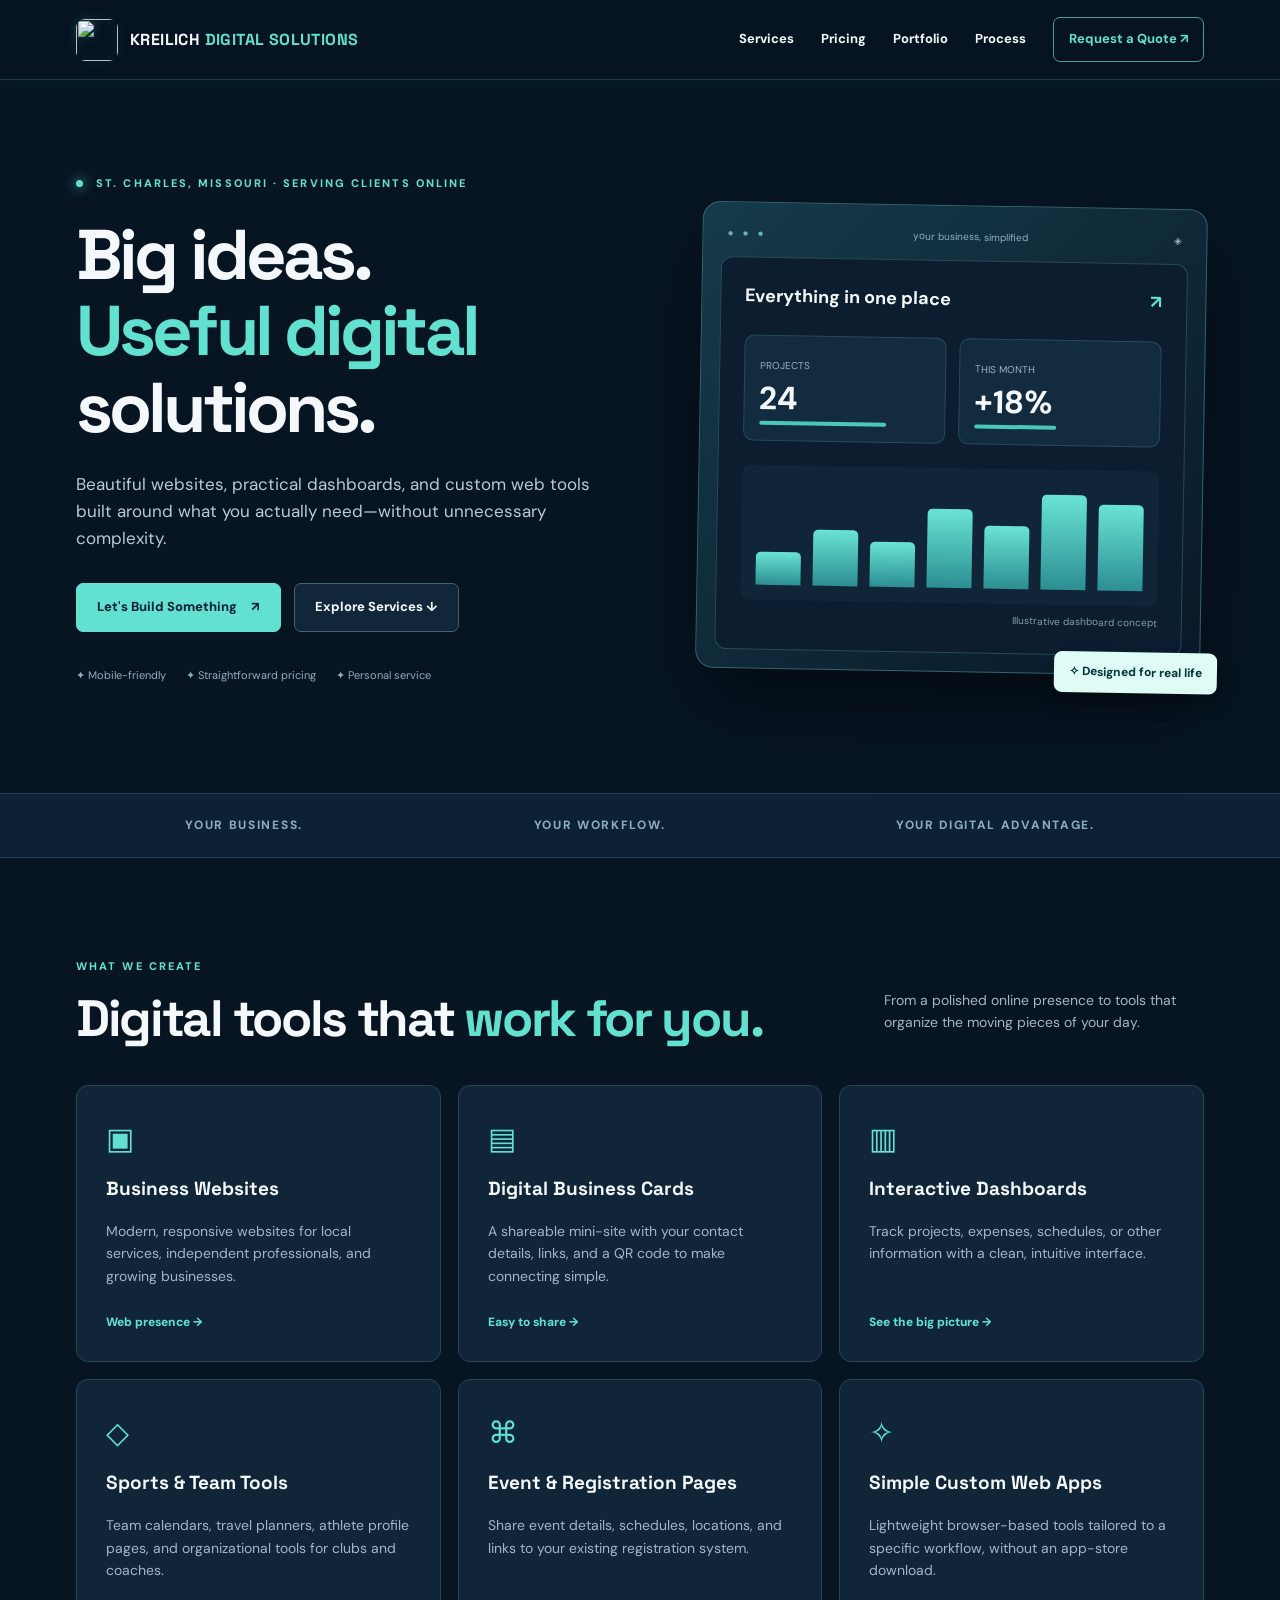
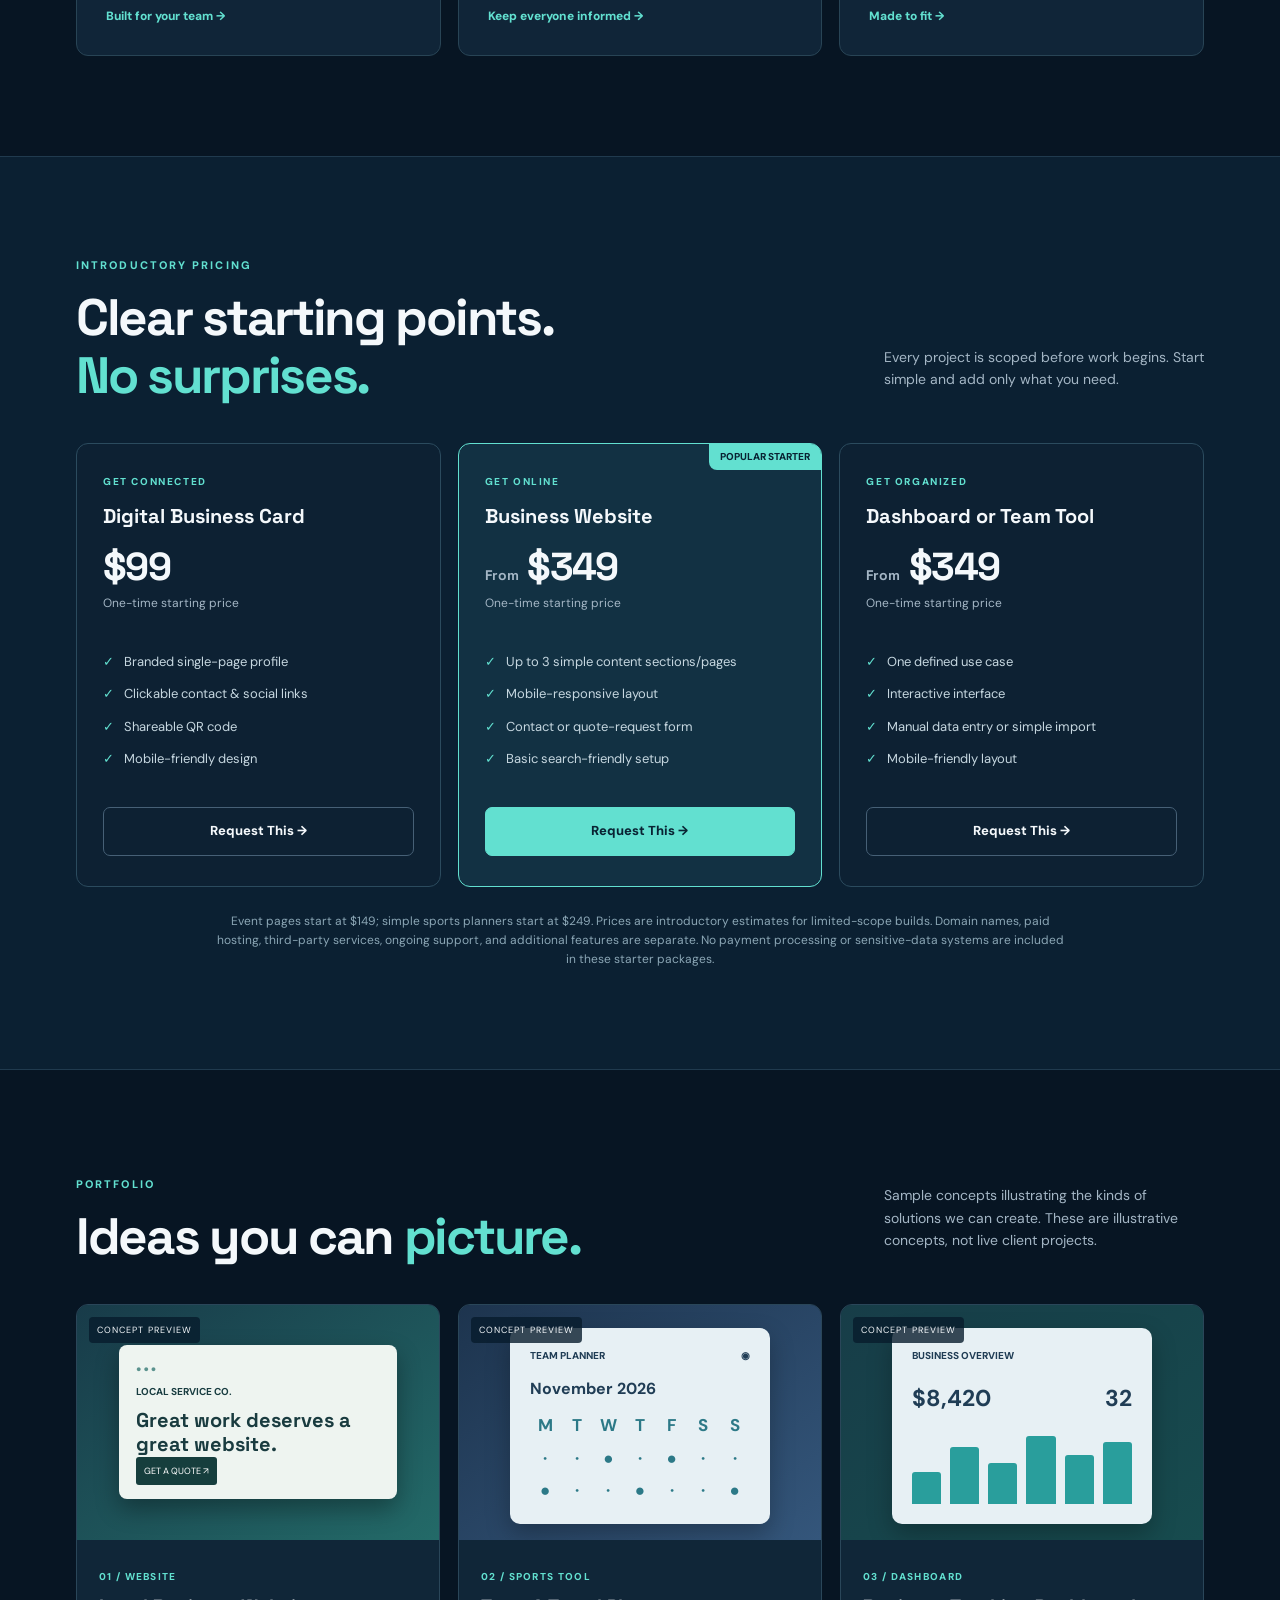
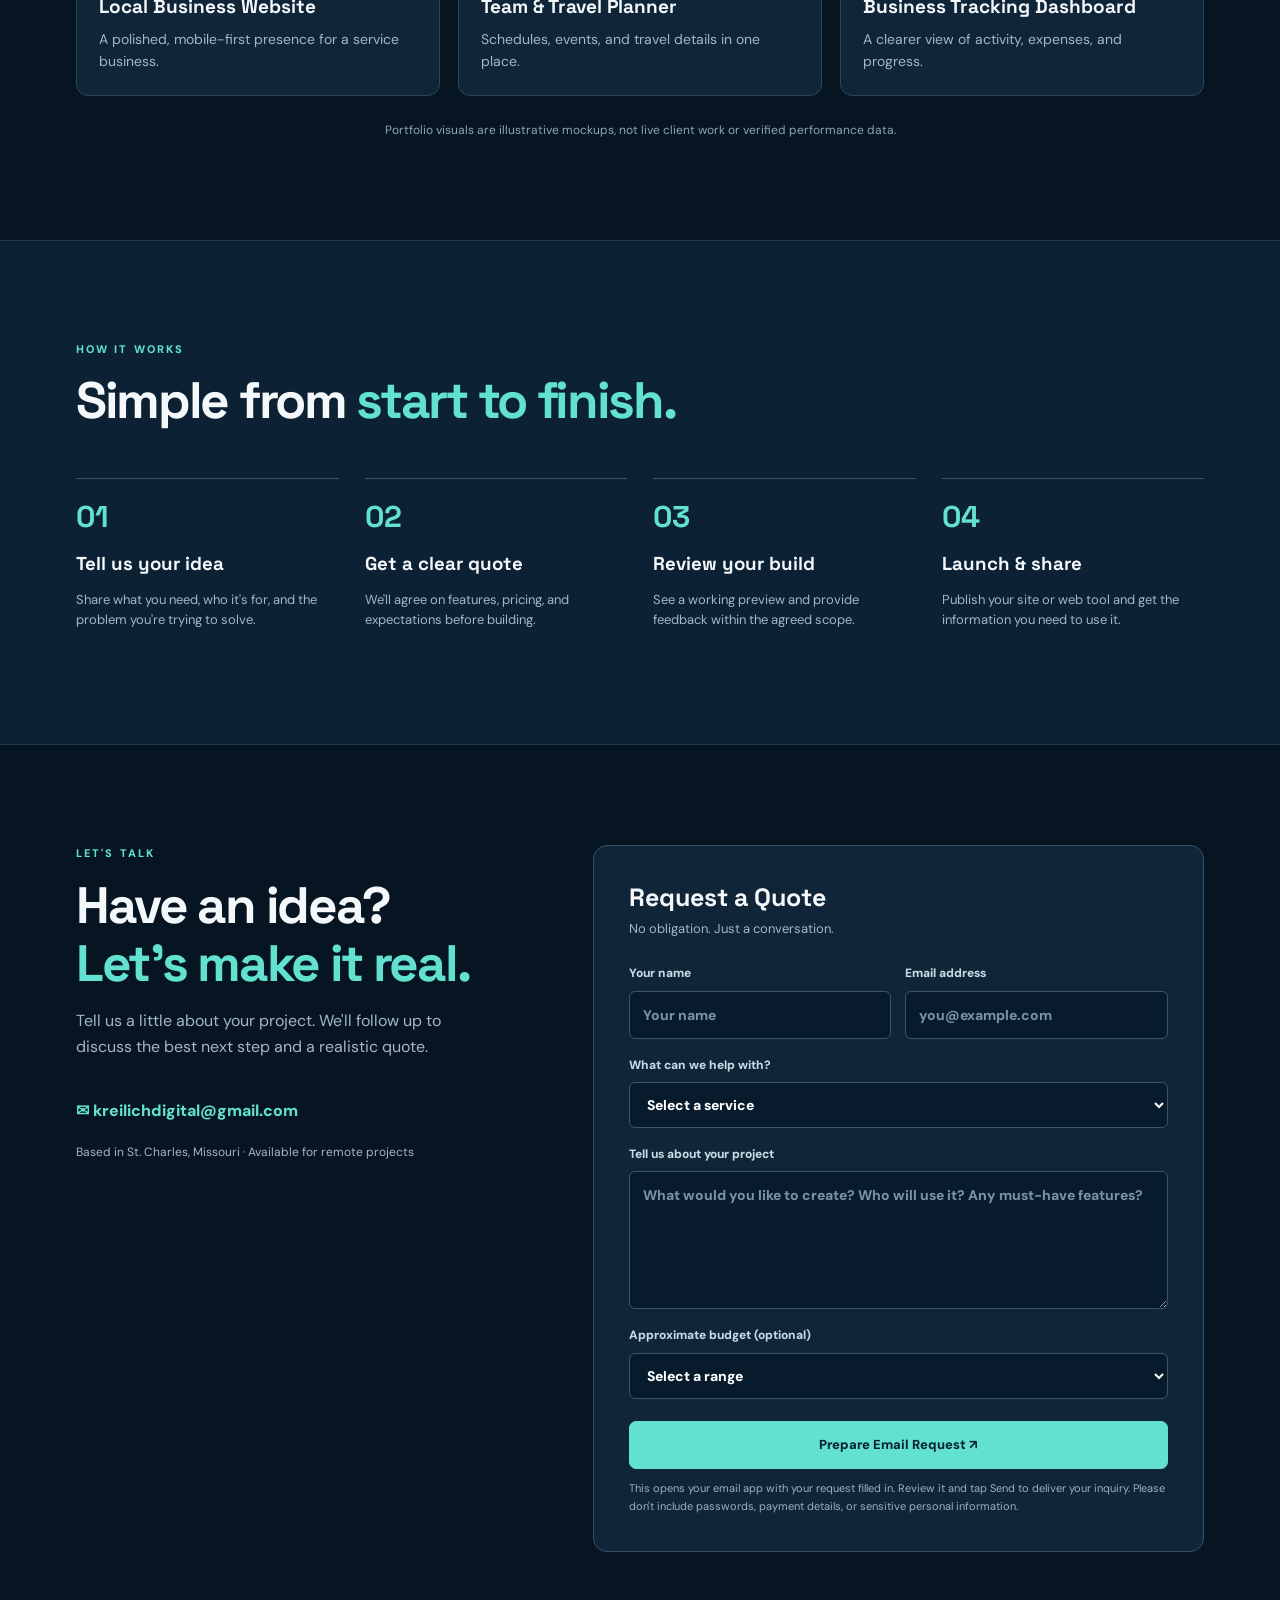
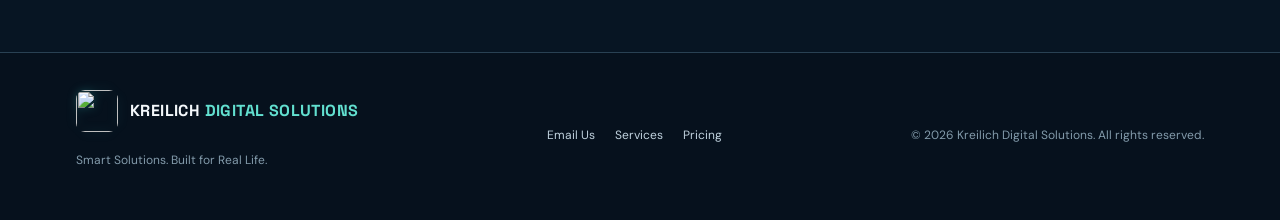
==== commit 039e349f: "Add files via upload" ====
--- a/index.html
+++ b/index.html
@@ -1,5 +1,5 @@
-<!doctype html><html lang="en"><head><meta charset="utf-8"><meta name="viewport" content="width=device-width,initial-scale=1"><meta name="theme-color" content="#081525"><meta name="description" content="Kreilich Digital builds modern websites, useful dashboards, and custom web tools for small businesses and sports organizations."><title>Kreilich Digital | Websites, Dashboards & Web Apps</title><link rel="icon" href="assets/brand-logo.png"><link rel="stylesheet" href="styles.css"></head><body>
-<header class="site-header"><div class="wrap nav"><a href="#home" class="brand" aria-label="Kreilich Digital home"><span class="mark">K</span><span>KREILICH <b>DIGITAL</b></span></a><button class="menu-toggle" aria-expanded="false" aria-controls="navlinks" aria-label="Toggle navigation">☰</button><nav id="navlinks" class="navlinks"><a href="#services">Services</a><a href="#pricing">Pricing</a><a href="#work">Portfolio</a><a href="#process">Process</a><a class="nav-cta" href="#contact">Request a Quote ↗</a></nav></div></header>
+<!doctype html><html lang="en"><head><meta charset="utf-8"><meta name="viewport" content="width=device-width,initial-scale=1"><meta name="theme-color" content="#081525"><meta name="description" content="Kreilich Digital Solutions builds modern websites, useful dashboards, and custom web tools for small businesses and sports organizations."><title>Kreilich Digital Solutions | Websites, Dashboards & Web Apps</title><link rel="icon" href="assets/brand-monogram.png"><link rel="stylesheet" href="styles.css"><meta property="og:image" content="assets/brand-profile.png"><meta property="og:title" content="Kreilich Digital Solutions"><meta property="og:description" content="Smart Solutions. Built for Real Life."></head><body>
+<header class="site-header"><div class="wrap nav"><a href="#home" class="brand" aria-label="Kreilich Digital Solutions home"><img class="brand-icon" src="assets/brand-monogram.png" alt="" width="42" height="42"><span>KREILICH <b>DIGITAL SOLUTIONS</b></span></a><button class="menu-toggle" aria-expanded="false" aria-controls="navlinks" aria-label="Toggle navigation">☰</button><nav id="navlinks" class="navlinks"><a href="#services">Services</a><a href="#pricing">Pricing</a><a href="#work">Portfolio</a><a href="#process">Process</a><a class="nav-cta" href="#contact">Request a Quote ↗</a></nav></div></header>
 <main id="home"><section class="hero wrap"><div class="eyebrow"><span class="dot"></span> ST. CHARLES, MISSOURI · SERVING CLIENTS ONLINE</div><div class="hero-grid"><div><h1>Big ideas.<br><em>Useful digital</em><br>solutions.</h1><p class="lead">Beautiful websites, practical dashboards, and custom web tools built around what you actually need—without unnecessary complexity.</p><div class="actions"><a class="btn primary" href="#contact">Let's Build Something <span>↗</span></a><a class="btn ghost" href="#services">Explore Services ↓</a></div><div class="trust"><span>✦ Mobile-friendly</span><span>✦ Straightforward pricing</span><span>✦ Personal service</span></div></div><div class="hero-visual" aria-label="Stylized preview of a responsive web dashboard"><div class="mock-top"><span class="lights">● ● ●</span><span>your business, simplified</span><span>◈</span></div><div class="mock-body"><div class="mock-title">Everything in one place <span>↗</span></div><div class="mock-cards"><div><small>PROJECTS</small><strong>24</strong><span class="mini-line"></span></div><div><small>THIS MONTH</small><strong>+18%</strong><span class="mini-line second"></span></div></div><div class="mock-chart"><div style="height:32%"></div><div style="height:54%"></div><div style="height:43%"></div><div style="height:75%"></div><div style="height:60%"></div><div style="height:91%"></div><div style="height:82%"></div></div><p class="mock-note">Illustrative dashboard concept</p></div><div class="float-tag">✧ Designed for real life</div></div></div></section>
 <section class="strip"><div class="wrap strip-inner"><span>YOUR BUSINESS.</span><span>YOUR WORKFLOW.</span><span>YOUR DIGITAL ADVANTAGE.</span></div></section>
 <section id="services" class="section wrap"><div class="section-head"><div><div class="eyebrow">WHAT WE CREATE</div><h2>Digital tools that <em>work for you.</em></h2></div><p>From a polished online presence to tools that organize the moving pieces of your day.</p></div><div class="services"><article class="service"><span class="service-icon">▣</span><h3>Business Websites</h3><p>Modern, responsive websites for local services, independent professionals, and growing businesses.</p><span class="service-foot">Web presence →</span></article><article class="service"><span class="service-icon">▤</span><h3>Digital Business Cards</h3><p>A shareable mini-site with your contact details, links, and a QR code to make connecting simple.</p><span class="service-foot">Easy to share →</span></article><article class="service"><span class="service-icon">▥</span><h3>Interactive Dashboards</h3><p>Track projects, expenses, schedules, or other information with a clean, intuitive interface.</p><span class="service-foot">See the big picture →</span></article><article class="service"><span class="service-icon">◇</span><h3>Sports & Team Tools</h3><p>Team calendars, travel planners, athlete profile pages, and organizational tools for clubs and coaches.</p><span class="service-foot">Built for your team →</span></article><article class="service"><span class="service-icon">⌘</span><h3>Event & Registration Pages</h3><p>Share event details, schedules, locations, and links to your existing registration system.</p><span class="service-foot">Keep everyone informed →</span></article><article class="service"><span class="service-icon">✧</span><h3>Simple Custom Web Apps</h3><p>Lightweight browser-based tools tailored to a specific workflow, without an app-store download.</p><span class="service-foot">Made to fit →</span></article></div></section>
@@ -7,4 +7,4 @@
 <section id="work" class="section wrap"><div class="section-head"><div><div class="eyebrow">PORTFOLIO</div><h2>Ideas you can <em>picture.</em></h2></div><p>Sample concepts illustrating the kinds of solutions we can create. These are illustrative concepts, not live client projects.</p></div><div class="portfolio"><article class="project"><div class="project-art art-one"><span class="art-tag">CONCEPT PREVIEW</span><div class="art-browser"><div>● ● ●</div><h4>LOCAL SERVICE CO.</h4><p>Great work deserves a great website.</p><span>GET A QUOTE ↗</span></div></div><div class="project-meta"><span>01 / WEBSITE</span><h3>Local Business Website</h3><p>A polished, mobile-first presence for a service business.</p></div></article><article class="project"><div class="project-art art-two"><span class="art-tag">CONCEPT PREVIEW</span><div class="calendar-art"><div>TEAM PLANNER <span>◉</span></div><strong>November 2026</strong><div class="calendar-dots" aria-label="Illustrative weekly calendar"><span>M</span><span>T</span><span>W</span><span>T</span><span>F</span><span>S</span><span>S</span><span>·</span><span>·</span><span>●</span><span>·</span><span>●</span><span>·</span><span>·</span><span>●</span><span>·</span><span>·</span><span>●</span><span>·</span><span>·</span><span>●</span></div></div></div><div class="project-meta"><span>02 / SPORTS TOOL</span><h3>Team & Travel Planner</h3><p>Schedules, events, and travel details in one place.</p></div></article><article class="project"><div class="project-art art-three"><span class="art-tag">CONCEPT PREVIEW</span><div class="dashboard-art"><div>BUSINESS OVERVIEW</div><div class="metric-row"><b>$8,420</b><b>32</b></div><div class="bars"><i></i><i></i><i></i><i></i><i></i><i></i></div></div></div><div class="project-meta"><span>03 / DASHBOARD</span><h3>Business Tracking Dashboard</h3><p>A clearer view of activity, expenses, and progress.</p></div></article></div><p class="disclaimer">Portfolio visuals are illustrative mockups, not live client work or verified performance data.</p></section>
 <section id="process" class="section process-section"><div class="wrap"><div class="eyebrow">HOW IT WORKS</div><h2>Simple from <em>start to finish.</em></h2><div class="steps"><div><span>01</span><h3>Tell us your idea</h3><p>Share what you need, who it's for, and the problem you're trying to solve.</p></div><div><span>02</span><h3>Get a clear quote</h3><p>We'll agree on features, pricing, and expectations before building.</p></div><div><span>03</span><h3>Review your build</h3><p>See a working preview and provide feedback within the agreed scope.</p></div><div><span>04</span><h3>Launch & share</h3><p>Publish your site or web tool and get the information you need to use it.</p></div></div></div></section>
 <section id="contact" class="section wrap contact-section"><div class="contact-copy"><div class="eyebrow">LET'S TALK</div><h2>Have an idea?<br><em>Let's make it real.</em></h2><p>Tell us a little about your project. We'll follow up to discuss the best next step and a realistic quote.</p><a class="email-link" href="mailto:kreilichdigital@gmail.com">✉ kreilichdigital@gmail.com</a><p class="small-muted">Based in St. Charles, Missouri · Available for remote projects</p></div><div class="form-card"><h3>Request a Quote</h3><p>No obligation. Just a conversation.</p><form name="quote-request" id="quote-form"><div class="field-row"><label>Your name <input name="name" autocomplete="name" required maxlength="100" placeholder="Your name"></label><label>Email address <input type="email" name="email" autocomplete="email" required maxlength="200" placeholder="you@example.com"></label></div><label>What can we help with? <select name="service" required><option value="">Select a service</option><option>Business website</option><option>Digital business card</option><option>Dashboard</option><option>Sports or team tool</option><option>Event or registration page</option><option>Simple custom web app</option><option>Not sure yet</option></select></label><label>Tell us about your project <textarea name="details" required minlength="15" maxlength="3000" rows="5" placeholder="What would you like to create? Who will use it? Any must-have features?"></textarea></label><label>Approximate budget (optional) <select name="budget"><option value="">Select a range</option><option>Under $250</option><option>$250–$500</option><option>$500–$1,000</option><option>$1,000+</option><option>Not sure yet</option></select></label><button type="submit" class="btn primary submit">Prepare Email Request ↗</button><p class="form-note">This opens your email app with your request filled in. Review it and tap Send to deliver your inquiry. Please don't include passwords, payment details, or sensitive personal information.</p></form></div></section></main>
-<footer><div class="wrap footer-inner"><div><div class="brand"><span class="mark">K</span><span>KREILICH <b>DIGITAL</b></span></div><p>Thoughtful digital solutions, built for real life.</p></div><div><a href="mailto:kreilichdigital@gmail.com">Email Us</a><a href="#services">Services</a><a href="#pricing">Pricing</a></div><small>© <span id="year">2026</span> Kreilich Digital. All rights reserved.</small></div></footer><script src="script.js"></script></body></html>
+<footer><div class="wrap footer-inner"><div><div class="brand"><img class="brand-icon" src="assets/brand-monogram.png" alt="" width="42" height="42"><span>KREILICH <b>DIGITAL SOLUTIONS</b></span></div><p>Smart Solutions. Built for Real Life.</p></div><div><a href="mailto:kreilichdigital@gmail.com">Email Us</a><a href="#services">Services</a><a href="#pricing">Pricing</a></div><small>© <span id="year">2026</span> Kreilich Digital Solutions. All rights reserved.</small></div></footer><script src="script.js"></script></body></html>
--- a/styles.css
+++ b/styles.css
@@ -8,3 +8,11 @@
 .project-art{min-width:0;overflow:hidden}
 @media(max-width:700px){.section{padding-top:55px;padding-bottom:55px}.service{min-height:0;padding:24px}.hero{padding-bottom:60px}.steps{gap:14px}.contact-section{gap:25px}.project-art{height:220px}.calendar-art{width:85%}.footer-inner{gap:12px}}
 @media(max-width:400px){.calendar-art{width:92%}.calendar-dots{gap:5px 1px}}
+
+/* Kreilich Digital Solutions branding */
+.brand-icon{display:block;width:42px;height:42px;flex-shrink:0}.brand{letter-spacing:.035em}.brand b{color:var(--teal)}@media(max-width:700px){.brand{font-size:clamp(10px,2.55vw,14px);gap:9px}.brand-icon{width:38px;height:38px}}
+
+/* Updated 2027 visual brand */
+.brand-icon{object-fit:cover;border-radius:9px;filter:drop-shadow(0 0 5px #3adfd544)}
+.brand{letter-spacing:.025em}
+.site-header{box-shadow:0 3px 18px #00d5ce0b}
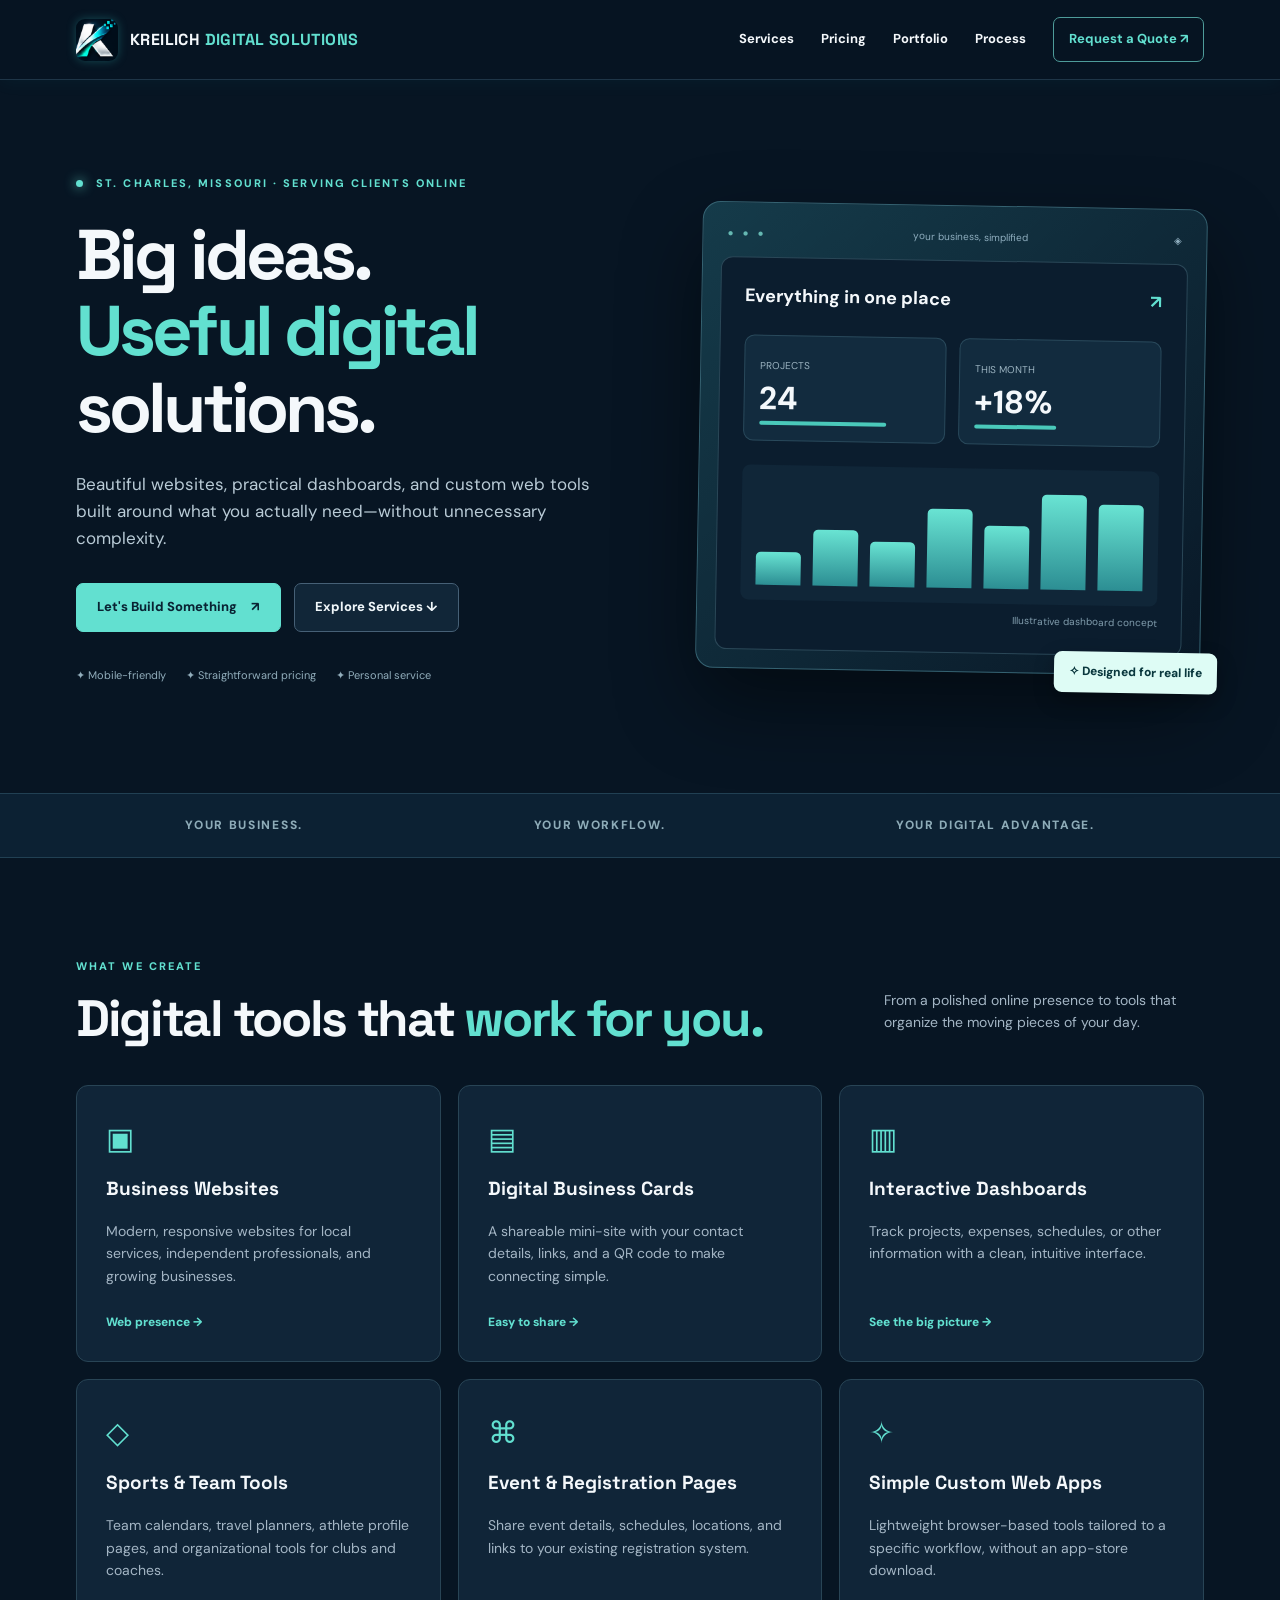
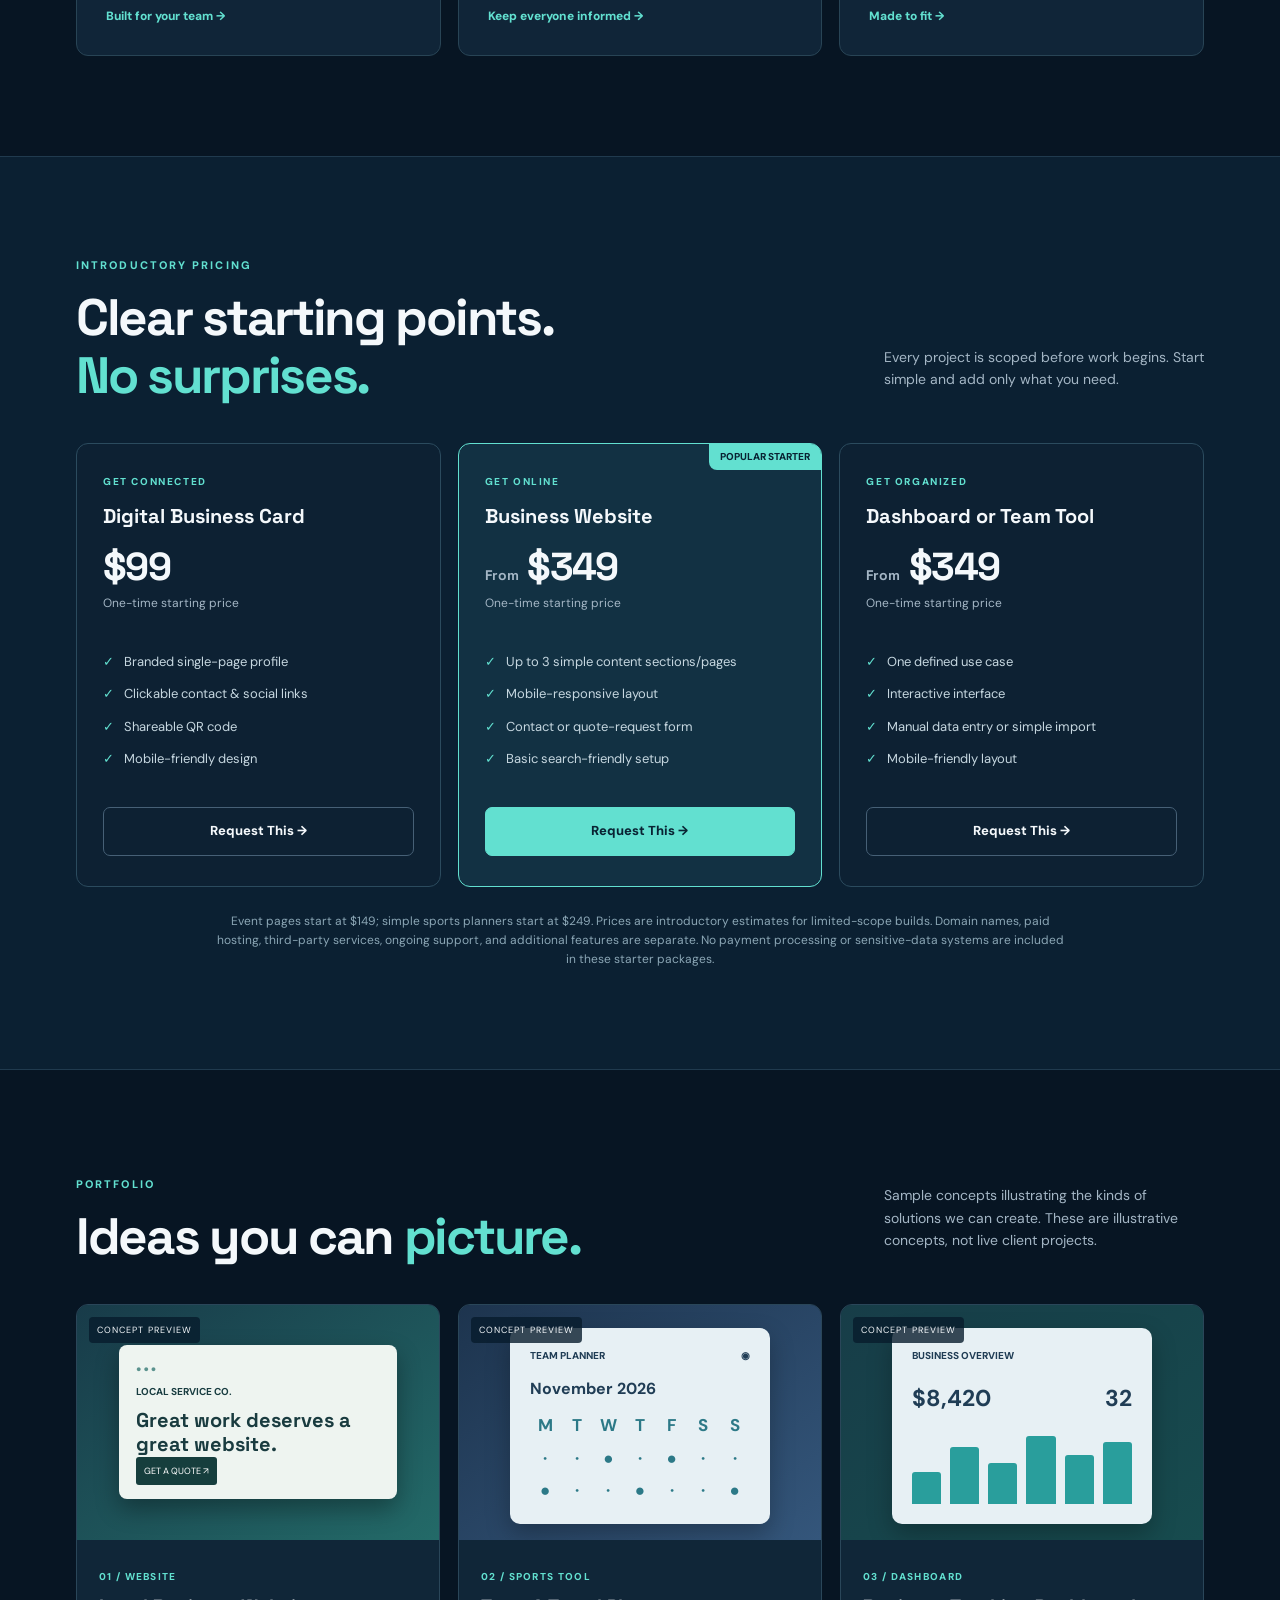
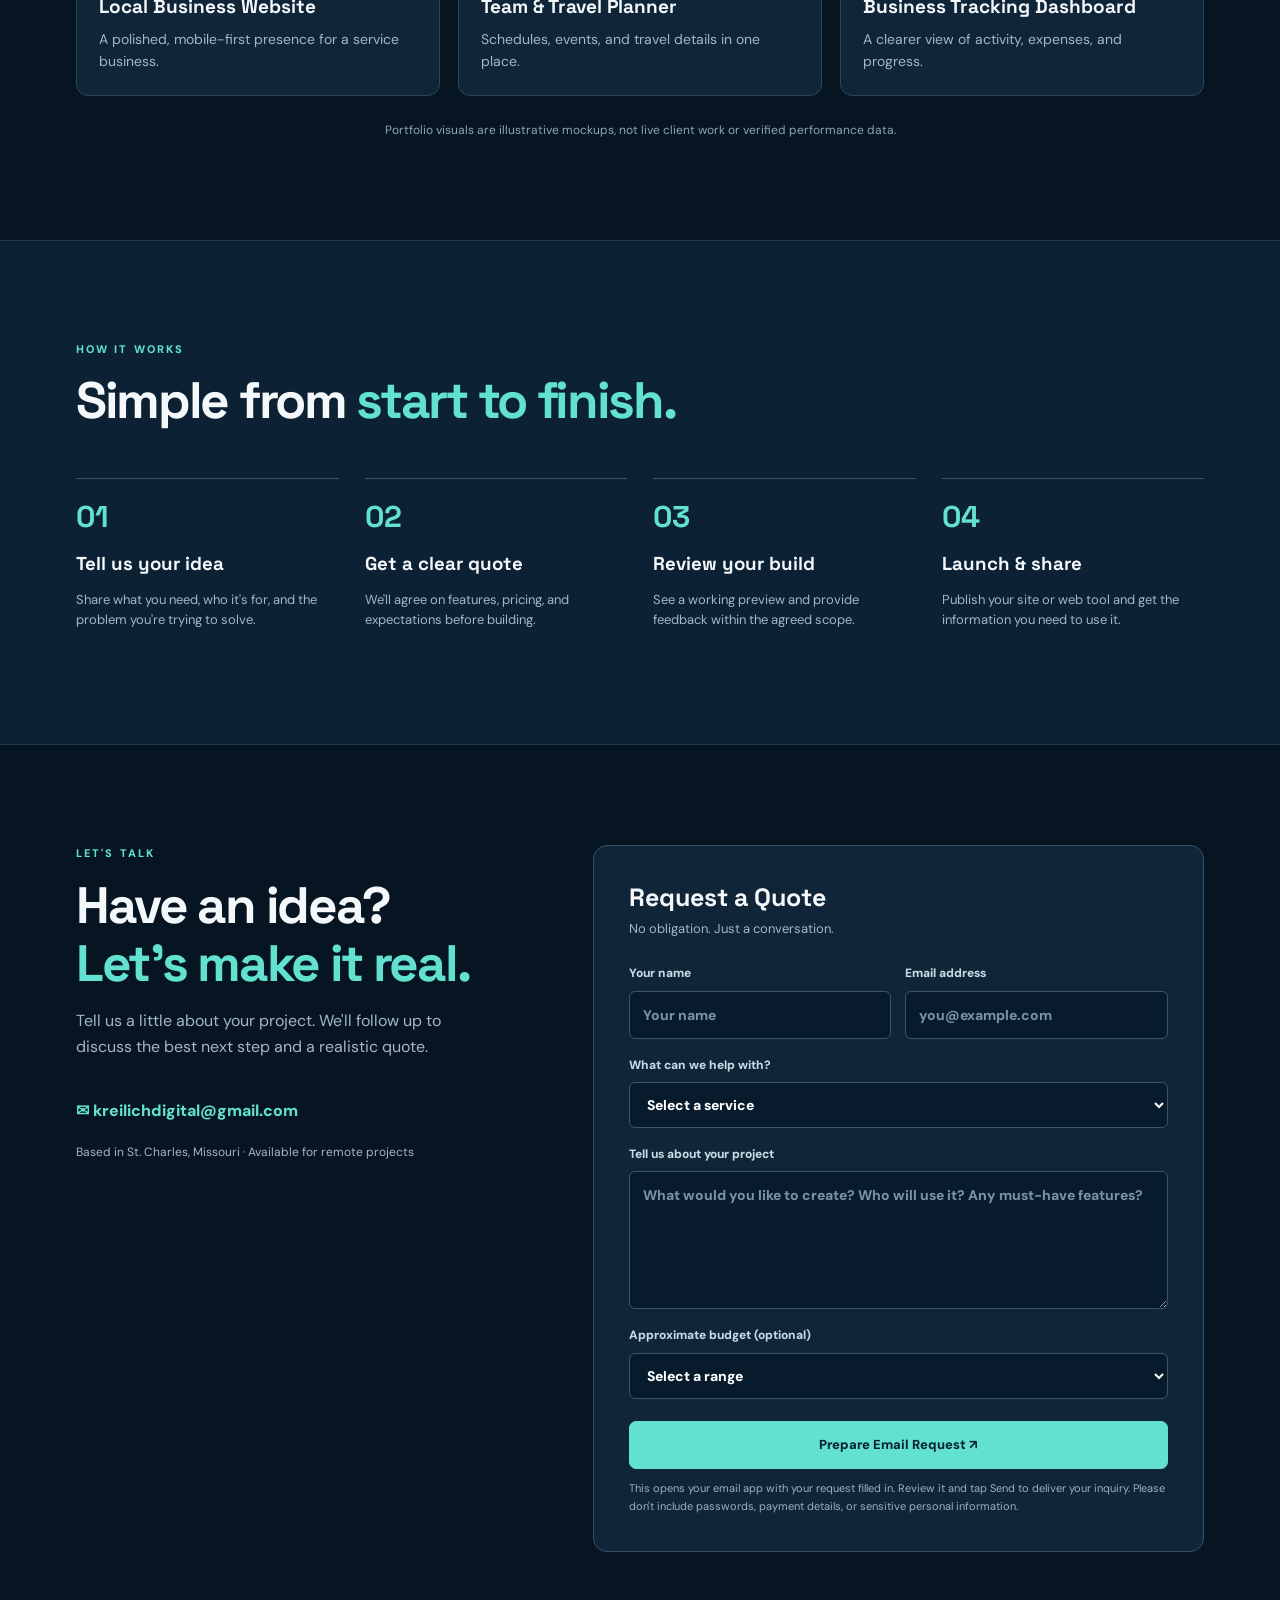
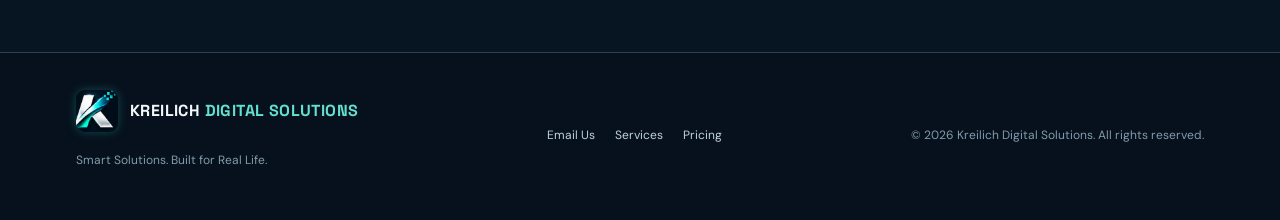
==== commit 6a31c466: "Add files via upload" ====
--- a/index.html
+++ b/index.html
@@ -1,5 +1,5 @@
-<!doctype html><html lang="en"><head><meta charset="utf-8"><meta name="viewport" content="width=device-width,initial-scale=1"><meta name="theme-color" content="#081525"><meta name="description" content="Kreilich Digital Solutions builds modern websites, useful dashboards, and custom web tools for small businesses and sports organizations."><title>Kreilich Digital Solutions | Websites, Dashboards & Web Apps</title><link rel="icon" href="assets/brand-monogram.png"><link rel="stylesheet" href="styles.css"><meta property="og:image" content="assets/brand-profile.png"><meta property="og:title" content="Kreilich Digital Solutions"><meta property="og:description" content="Smart Solutions. Built for Real Life."></head><body>
-<header class="site-header"><div class="wrap nav"><a href="#home" class="brand" aria-label="Kreilich Digital Solutions home"><img class="brand-icon" src="assets/brand-monogram.png" alt="" width="42" height="42"><span>KREILICH <b>DIGITAL SOLUTIONS</b></span></a><button class="menu-toggle" aria-expanded="false" aria-controls="navlinks" aria-label="Toggle navigation">☰</button><nav id="navlinks" class="navlinks"><a href="#services">Services</a><a href="#pricing">Pricing</a><a href="#work">Portfolio</a><a href="#process">Process</a><a class="nav-cta" href="#contact">Request a Quote ↗</a></nav></div></header>
+<!doctype html><html lang="en"><head><meta charset="utf-8"><meta name="viewport" content="width=device-width,initial-scale=1"><meta name="theme-color" content="#081525"><meta name="description" content="Kreilich Digital Solutions builds modern websites, useful dashboards, and custom web tools for small businesses and sports organizations."><title>Kreilich Digital Solutions | Websites, Dashboards & Web Apps</title><link rel="icon" href="brand-monogram.png"><link rel="stylesheet" href="styles.css"><meta property="og:image" content="brand-profile.png"><meta property="og:title" content="Kreilich Digital Solutions"><meta property="og:description" content="Smart Solutions. Built for Real Life."></head><body>
+<header class="site-header"><div class="wrap nav"><a href="#home" class="brand" aria-label="Kreilich Digital Solutions home"><img class="brand-icon" src="brand-monogram.png" alt="" width="42" height="42"><span>KREILICH <b>DIGITAL SOLUTIONS</b></span></a><button class="menu-toggle" aria-expanded="false" aria-controls="navlinks" aria-label="Toggle navigation">☰</button><nav id="navlinks" class="navlinks"><a href="#services">Services</a><a href="#pricing">Pricing</a><a href="#work">Portfolio</a><a href="#process">Process</a><a class="nav-cta" href="#contact">Request a Quote ↗</a></nav></div></header>
 <main id="home"><section class="hero wrap"><div class="eyebrow"><span class="dot"></span> ST. CHARLES, MISSOURI · SERVING CLIENTS ONLINE</div><div class="hero-grid"><div><h1>Big ideas.<br><em>Useful digital</em><br>solutions.</h1><p class="lead">Beautiful websites, practical dashboards, and custom web tools built around what you actually need—without unnecessary complexity.</p><div class="actions"><a class="btn primary" href="#contact">Let's Build Something <span>↗</span></a><a class="btn ghost" href="#services">Explore Services ↓</a></div><div class="trust"><span>✦ Mobile-friendly</span><span>✦ Straightforward pricing</span><span>✦ Personal service</span></div></div><div class="hero-visual" aria-label="Stylized preview of a responsive web dashboard"><div class="mock-top"><span class="lights">● ● ●</span><span>your business, simplified</span><span>◈</span></div><div class="mock-body"><div class="mock-title">Everything in one place <span>↗</span></div><div class="mock-cards"><div><small>PROJECTS</small><strong>24</strong><span class="mini-line"></span></div><div><small>THIS MONTH</small><strong>+18%</strong><span class="mini-line second"></span></div></div><div class="mock-chart"><div style="height:32%"></div><div style="height:54%"></div><div style="height:43%"></div><div style="height:75%"></div><div style="height:60%"></div><div style="height:91%"></div><div style="height:82%"></div></div><p class="mock-note">Illustrative dashboard concept</p></div><div class="float-tag">✧ Designed for real life</div></div></div></section>
 <section class="strip"><div class="wrap strip-inner"><span>YOUR BUSINESS.</span><span>YOUR WORKFLOW.</span><span>YOUR DIGITAL ADVANTAGE.</span></div></section>
 <section id="services" class="section wrap"><div class="section-head"><div><div class="eyebrow">WHAT WE CREATE</div><h2>Digital tools that <em>work for you.</em></h2></div><p>From a polished online presence to tools that organize the moving pieces of your day.</p></div><div class="services"><article class="service"><span class="service-icon">▣</span><h3>Business Websites</h3><p>Modern, responsive websites for local services, independent professionals, and growing businesses.</p><span class="service-foot">Web presence →</span></article><article class="service"><span class="service-icon">▤</span><h3>Digital Business Cards</h3><p>A shareable mini-site with your contact details, links, and a QR code to make connecting simple.</p><span class="service-foot">Easy to share →</span></article><article class="service"><span class="service-icon">▥</span><h3>Interactive Dashboards</h3><p>Track projects, expenses, schedules, or other information with a clean, intuitive interface.</p><span class="service-foot">See the big picture →</span></article><article class="service"><span class="service-icon">◇</span><h3>Sports & Team Tools</h3><p>Team calendars, travel planners, athlete profile pages, and organizational tools for clubs and coaches.</p><span class="service-foot">Built for your team →</span></article><article class="service"><span class="service-icon">⌘</span><h3>Event & Registration Pages</h3><p>Share event details, schedules, locations, and links to your existing registration system.</p><span class="service-foot">Keep everyone informed →</span></article><article class="service"><span class="service-icon">✧</span><h3>Simple Custom Web Apps</h3><p>Lightweight browser-based tools tailored to a specific workflow, without an app-store download.</p><span class="service-foot">Made to fit →</span></article></div></section>
@@ -7,4 +7,4 @@
 <section id="work" class="section wrap"><div class="section-head"><div><div class="eyebrow">PORTFOLIO</div><h2>Ideas you can <em>picture.</em></h2></div><p>Sample concepts illustrating the kinds of solutions we can create. These are illustrative concepts, not live client projects.</p></div><div class="portfolio"><article class="project"><div class="project-art art-one"><span class="art-tag">CONCEPT PREVIEW</span><div class="art-browser"><div>● ● ●</div><h4>LOCAL SERVICE CO.</h4><p>Great work deserves a great website.</p><span>GET A QUOTE ↗</span></div></div><div class="project-meta"><span>01 / WEBSITE</span><h3>Local Business Website</h3><p>A polished, mobile-first presence for a service business.</p></div></article><article class="project"><div class="project-art art-two"><span class="art-tag">CONCEPT PREVIEW</span><div class="calendar-art"><div>TEAM PLANNER <span>◉</span></div><strong>November 2026</strong><div class="calendar-dots" aria-label="Illustrative weekly calendar"><span>M</span><span>T</span><span>W</span><span>T</span><span>F</span><span>S</span><span>S</span><span>·</span><span>·</span><span>●</span><span>·</span><span>●</span><span>·</span><span>·</span><span>●</span><span>·</span><span>·</span><span>●</span><span>·</span><span>·</span><span>●</span></div></div></div><div class="project-meta"><span>02 / SPORTS TOOL</span><h3>Team & Travel Planner</h3><p>Schedules, events, and travel details in one place.</p></div></article><article class="project"><div class="project-art art-three"><span class="art-tag">CONCEPT PREVIEW</span><div class="dashboard-art"><div>BUSINESS OVERVIEW</div><div class="metric-row"><b>$8,420</b><b>32</b></div><div class="bars"><i></i><i></i><i></i><i></i><i></i><i></i></div></div></div><div class="project-meta"><span>03 / DASHBOARD</span><h3>Business Tracking Dashboard</h3><p>A clearer view of activity, expenses, and progress.</p></div></article></div><p class="disclaimer">Portfolio visuals are illustrative mockups, not live client work or verified performance data.</p></section>
 <section id="process" class="section process-section"><div class="wrap"><div class="eyebrow">HOW IT WORKS</div><h2>Simple from <em>start to finish.</em></h2><div class="steps"><div><span>01</span><h3>Tell us your idea</h3><p>Share what you need, who it's for, and the problem you're trying to solve.</p></div><div><span>02</span><h3>Get a clear quote</h3><p>We'll agree on features, pricing, and expectations before building.</p></div><div><span>03</span><h3>Review your build</h3><p>See a working preview and provide feedback within the agreed scope.</p></div><div><span>04</span><h3>Launch & share</h3><p>Publish your site or web tool and get the information you need to use it.</p></div></div></div></section>
 <section id="contact" class="section wrap contact-section"><div class="contact-copy"><div class="eyebrow">LET'S TALK</div><h2>Have an idea?<br><em>Let's make it real.</em></h2><p>Tell us a little about your project. We'll follow up to discuss the best next step and a realistic quote.</p><a class="email-link" href="mailto:kreilichdigital@gmail.com">✉ kreilichdigital@gmail.com</a><p class="small-muted">Based in St. Charles, Missouri · Available for remote projects</p></div><div class="form-card"><h3>Request a Quote</h3><p>No obligation. Just a conversation.</p><form name="quote-request" id="quote-form"><div class="field-row"><label>Your name <input name="name" autocomplete="name" required maxlength="100" placeholder="Your name"></label><label>Email address <input type="email" name="email" autocomplete="email" required maxlength="200" placeholder="you@example.com"></label></div><label>What can we help with? <select name="service" required><option value="">Select a service</option><option>Business website</option><option>Digital business card</option><option>Dashboard</option><option>Sports or team tool</option><option>Event or registration page</option><option>Simple custom web app</option><option>Not sure yet</option></select></label><label>Tell us about your project <textarea name="details" required minlength="15" maxlength="3000" rows="5" placeholder="What would you like to create? Who will use it? Any must-have features?"></textarea></label><label>Approximate budget (optional) <select name="budget"><option value="">Select a range</option><option>Under $250</option><option>$250–$500</option><option>$500–$1,000</option><option>$1,000+</option><option>Not sure yet</option></select></label><button type="submit" class="btn primary submit">Prepare Email Request ↗</button><p class="form-note">This opens your email app with your request filled in. Review it and tap Send to deliver your inquiry. Please don't include passwords, payment details, or sensitive personal information.</p></form></div></section></main>
-<footer><div class="wrap footer-inner"><div><div class="brand"><img class="brand-icon" src="assets/brand-monogram.png" alt="" width="42" height="42"><span>KREILICH <b>DIGITAL SOLUTIONS</b></span></div><p>Smart Solutions. Built for Real Life.</p></div><div><a href="mailto:kreilichdigital@gmail.com">Email Us</a><a href="#services">Services</a><a href="#pricing">Pricing</a></div><small>© <span id="year">2026</span> Kreilich Digital Solutions. All rights reserved.</small></div></footer><script src="script.js"></script></body></html>
+<footer><div class="wrap footer-inner"><div><div class="brand"><img class="brand-icon" src="brand-monogram.png" alt="" width="42" height="42"><span>KREILICH <b>DIGITAL SOLUTIONS</b></span></div><p>Smart Solutions. Built for Real Life.</p></div><div><a href="mailto:kreilichdigital@gmail.com">Email Us</a><a href="#services">Services</a><a href="#pricing">Pricing</a></div><small>© <span id="year">2026</span> Kreilich Digital Solutions. All rights reserved.</small></div></footer><script src="script.js"></script></body></html>
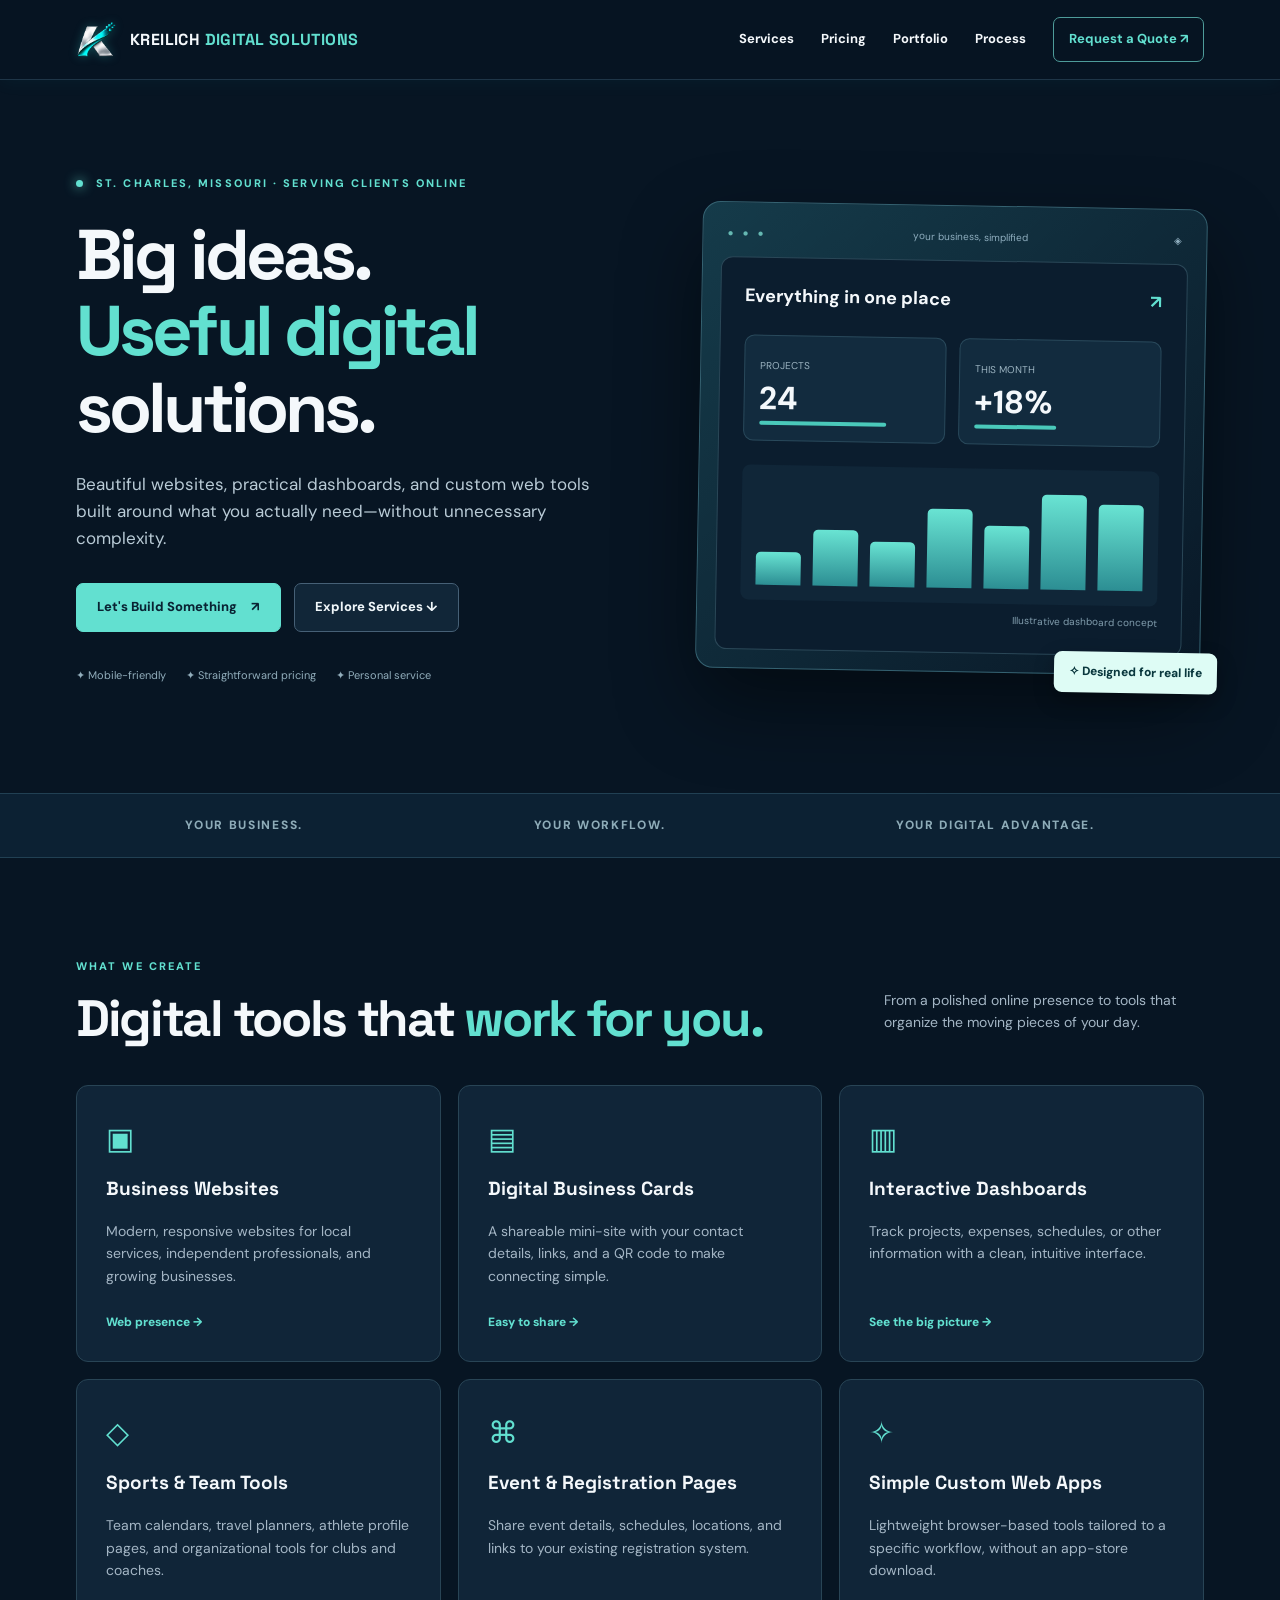
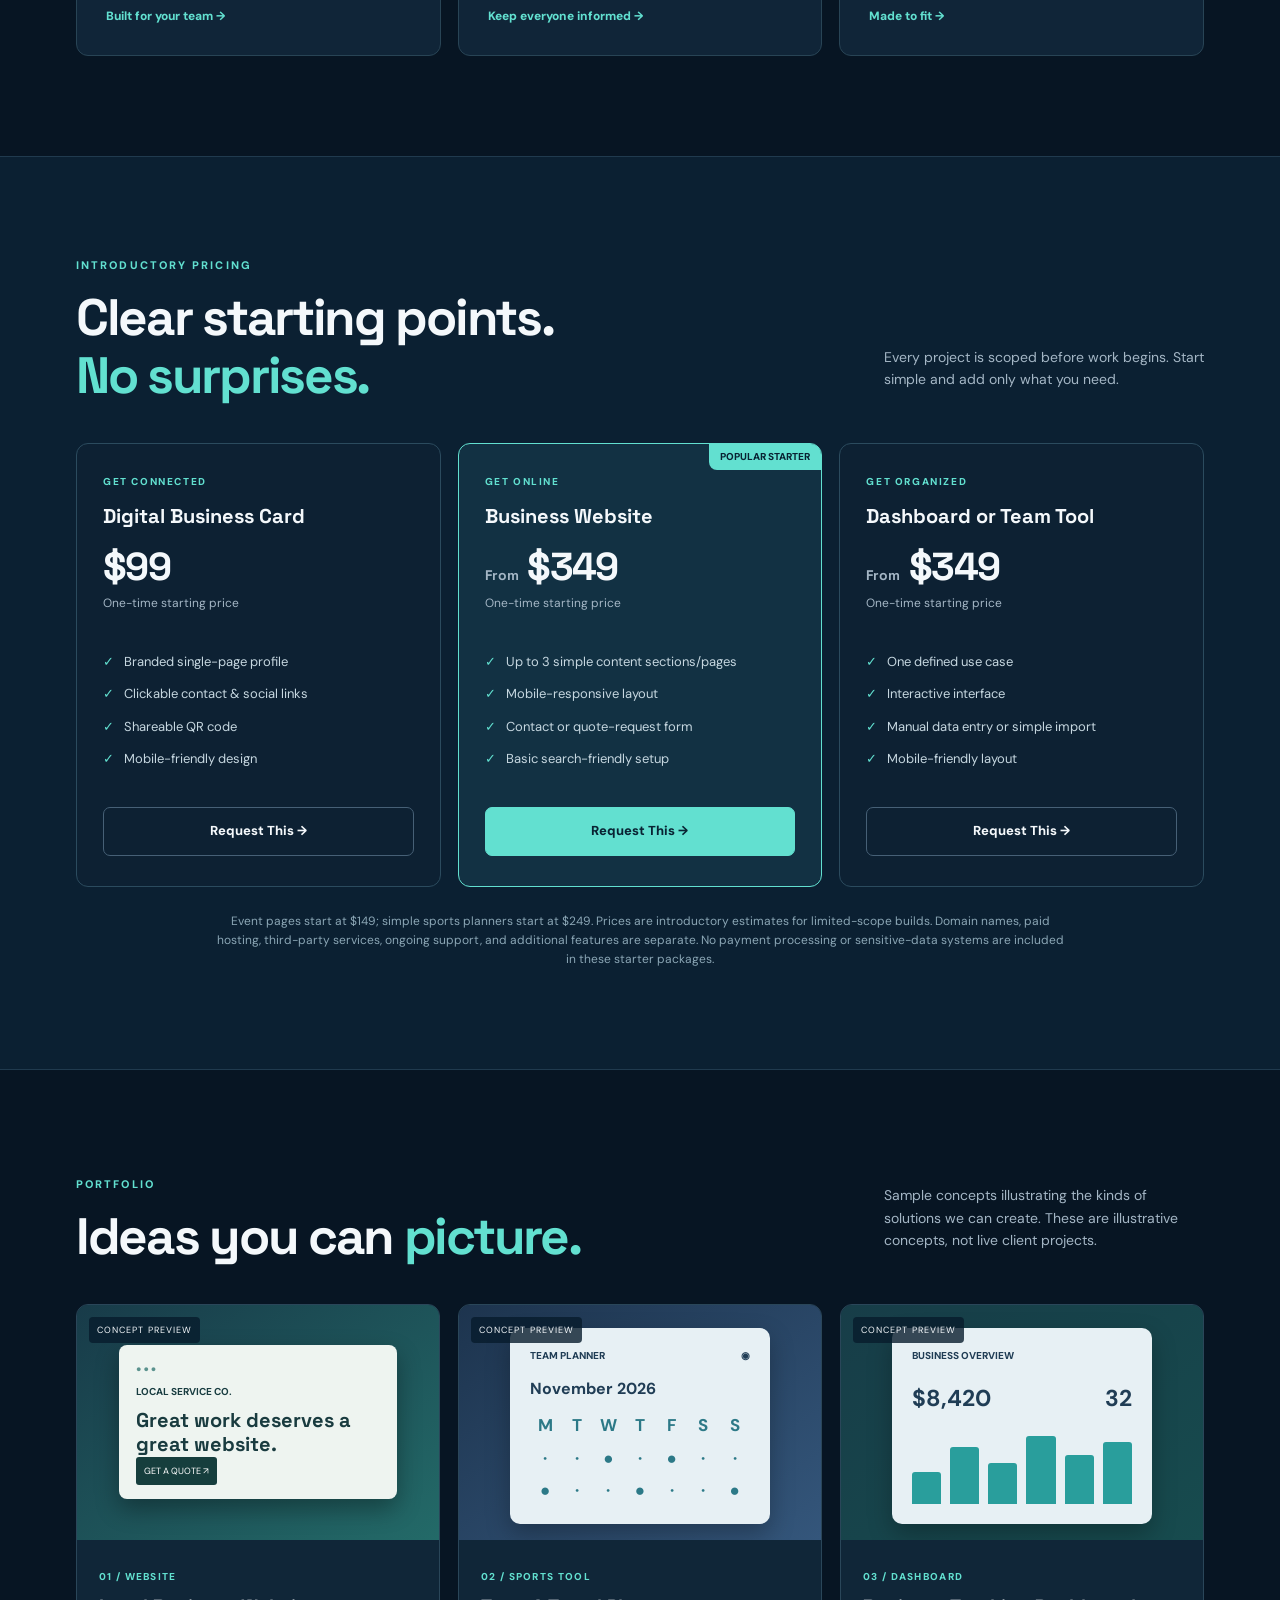
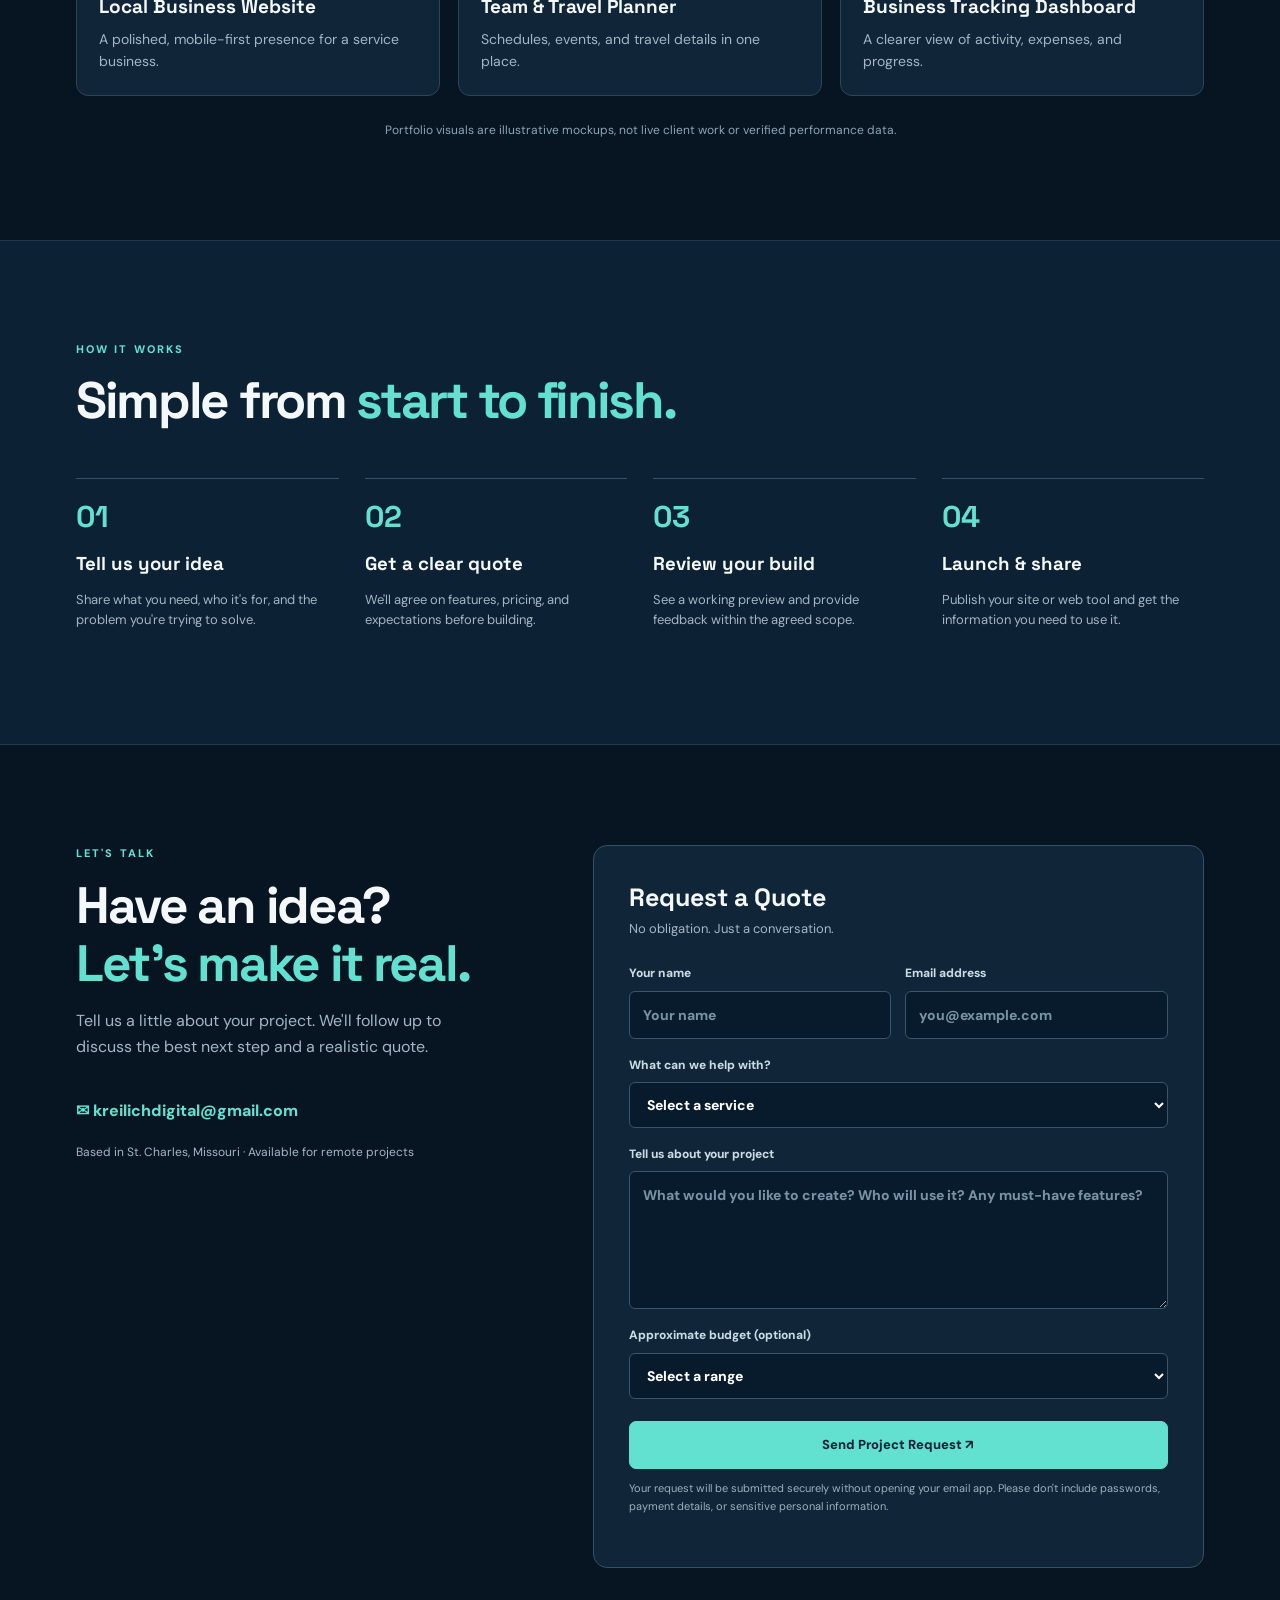
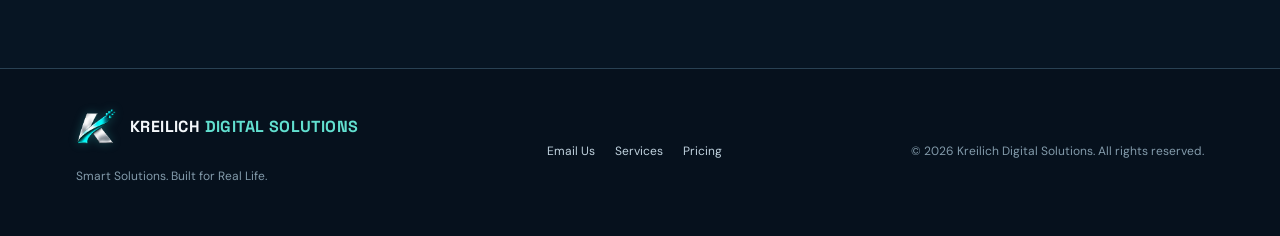
==== commit fa633b83: "Add files via upload" ====
--- a/index.html
+++ b/index.html
@@ -6,5 +6,38 @@
 <section id="pricing" class="section pricing-section"><div class="wrap"><div class="section-head"><div><div class="eyebrow">INTRODUCTORY PRICING</div><h2>Clear starting points.<br><em>No surprises.</em></h2></div><p>Every project is scoped before work begins. Start simple and add only what you need.</p></div><div class="price-grid"><article class="price"><div class="price-type">GET CONNECTED</div><h3>Digital Business Card</h3><div class="amount">$99</div><p>One-time starting price</p><ul><li>Branded single-page profile</li><li>Clickable contact & social links</li><li>Shareable QR code</li><li>Mobile-friendly design</li></ul><a href="#contact" class="btn price-btn">Request This →</a></article><article class="price featured"><div class="popular">POPULAR STARTER</div><div class="price-type">GET ONLINE</div><h3>Business Website</h3><div class="amount"><small>From</small> $349</div><p>One-time starting price</p><ul><li>Up to 3 simple content sections/pages</li><li>Mobile-responsive layout</li><li>Contact or quote-request form</li><li>Basic search-friendly setup</li></ul><a href="#contact" class="btn primary price-btn">Request This →</a></article><article class="price"><div class="price-type">GET ORGANIZED</div><h3>Dashboard or Team Tool</h3><div class="amount"><small>From</small> $349</div><p>One-time starting price</p><ul><li>One defined use case</li><li>Interactive interface</li><li>Manual data entry or simple import</li><li>Mobile-friendly layout</li></ul><a href="#contact" class="btn price-btn">Request This →</a></article></div><p class="pricing-note">Event pages start at $149; simple sports planners start at $249. Prices are introductory estimates for limited-scope builds. Domain names, paid hosting, third-party services, ongoing support, and additional features are separate. No payment processing or sensitive-data systems are included in these starter packages.</p></div></section>
 <section id="work" class="section wrap"><div class="section-head"><div><div class="eyebrow">PORTFOLIO</div><h2>Ideas you can <em>picture.</em></h2></div><p>Sample concepts illustrating the kinds of solutions we can create. These are illustrative concepts, not live client projects.</p></div><div class="portfolio"><article class="project"><div class="project-art art-one"><span class="art-tag">CONCEPT PREVIEW</span><div class="art-browser"><div>● ● ●</div><h4>LOCAL SERVICE CO.</h4><p>Great work deserves a great website.</p><span>GET A QUOTE ↗</span></div></div><div class="project-meta"><span>01 / WEBSITE</span><h3>Local Business Website</h3><p>A polished, mobile-first presence for a service business.</p></div></article><article class="project"><div class="project-art art-two"><span class="art-tag">CONCEPT PREVIEW</span><div class="calendar-art"><div>TEAM PLANNER <span>◉</span></div><strong>November 2026</strong><div class="calendar-dots" aria-label="Illustrative weekly calendar"><span>M</span><span>T</span><span>W</span><span>T</span><span>F</span><span>S</span><span>S</span><span>·</span><span>·</span><span>●</span><span>·</span><span>●</span><span>·</span><span>·</span><span>●</span><span>·</span><span>·</span><span>●</span><span>·</span><span>·</span><span>●</span></div></div></div><div class="project-meta"><span>02 / SPORTS TOOL</span><h3>Team & Travel Planner</h3><p>Schedules, events, and travel details in one place.</p></div></article><article class="project"><div class="project-art art-three"><span class="art-tag">CONCEPT PREVIEW</span><div class="dashboard-art"><div>BUSINESS OVERVIEW</div><div class="metric-row"><b>$8,420</b><b>32</b></div><div class="bars"><i></i><i></i><i></i><i></i><i></i><i></i></div></div></div><div class="project-meta"><span>03 / DASHBOARD</span><h3>Business Tracking Dashboard</h3><p>A clearer view of activity, expenses, and progress.</p></div></article></div><p class="disclaimer">Portfolio visuals are illustrative mockups, not live client work or verified performance data.</p></section>
 <section id="process" class="section process-section"><div class="wrap"><div class="eyebrow">HOW IT WORKS</div><h2>Simple from <em>start to finish.</em></h2><div class="steps"><div><span>01</span><h3>Tell us your idea</h3><p>Share what you need, who it's for, and the problem you're trying to solve.</p></div><div><span>02</span><h3>Get a clear quote</h3><p>We'll agree on features, pricing, and expectations before building.</p></div><div><span>03</span><h3>Review your build</h3><p>See a working preview and provide feedback within the agreed scope.</p></div><div><span>04</span><h3>Launch & share</h3><p>Publish your site or web tool and get the information you need to use it.</p></div></div></div></section>
-<section id="contact" class="section wrap contact-section"><div class="contact-copy"><div class="eyebrow">LET'S TALK</div><h2>Have an idea?<br><em>Let's make it real.</em></h2><p>Tell us a little about your project. We'll follow up to discuss the best next step and a realistic quote.</p><a class="email-link" href="mailto:kreilichdigital@gmail.com">✉ kreilichdigital@gmail.com</a><p class="small-muted">Based in St. Charles, Missouri · Available for remote projects</p></div><div class="form-card"><h3>Request a Quote</h3><p>No obligation. Just a conversation.</p><form name="quote-request" id="quote-form"><div class="field-row"><label>Your name <input name="name" autocomplete="name" required maxlength="100" placeholder="Your name"></label><label>Email address <input type="email" name="email" autocomplete="email" required maxlength="200" placeholder="you@example.com"></label></div><label>What can we help with? <select name="service" required><option value="">Select a service</option><option>Business website</option><option>Digital business card</option><option>Dashboard</option><option>Sports or team tool</option><option>Event or registration page</option><option>Simple custom web app</option><option>Not sure yet</option></select></label><label>Tell us about your project <textarea name="details" required minlength="15" maxlength="3000" rows="5" placeholder="What would you like to create? Who will use it? Any must-have features?"></textarea></label><label>Approximate budget (optional) <select name="budget"><option value="">Select a range</option><option>Under $250</option><option>$250–$500</option><option>$500–$1,000</option><option>$1,000+</option><option>Not sure yet</option></select></label><button type="submit" class="btn primary submit">Prepare Email Request ↗</button><p class="form-note">This opens your email app with your request filled in. Review it and tap Send to deliver your inquiry. Please don't include passwords, payment details, or sensitive personal information.</p></form></div></section></main>
-<footer><div class="wrap footer-inner"><div><div class="brand"><img class="brand-icon" src="brand-monogram.png" alt="" width="42" height="42"><span>KREILICH <b>DIGITAL SOLUTIONS</b></span></div><p>Smart Solutions. Built for Real Life.</p></div><div><a href="mailto:kreilichdigital@gmail.com">Email Us</a><a href="#services">Services</a><a href="#pricing">Pricing</a></div><small>© <span id="year">2026</span> Kreilich Digital Solutions. All rights reserved.</small></div></footer><script src="script.js"></script></body></html>
+<section id="contact" class="section wrap contact-section"><div class="contact-copy"><div class="eyebrow">LET'S TALK</div><h2>Have an idea?<br><em>Let's make it real.</em></h2><p>Tell us a little about your project. We'll follow up to discuss the best next step and a realistic quote.</p><a class="email-link" href="mailto:kreilichdigital@gmail.com">✉ kreilichdigital@gmail.com</a><p class="small-muted">Based in St. Charles, Missouri · Available for remote projects</p></div><div class="form-card"><h3>Request a Quote</h3><p>No obligation. Just a conversation.</p><form name="quote-request" id="quote-form" action="https://formspree.io/f/mvkkldag" method="POST"><div class="field-row"><label>Your name <input name="name" autocomplete="name" required maxlength="100" placeholder="Your name"></label><label>Email address <input type="email" name="email" autocomplete="email" required maxlength="200" placeholder="you@example.com"></label></div><label>What can we help with? <select name="service" required><option value="">Select a service</option><option>Business website</option><option>Digital business card</option><option>Dashboard</option><option>Sports or team tool</option><option>Event or registration page</option><option>Simple custom web app</option><option>Not sure yet</option></select></label><label>Tell us about your project <textarea name="details" required minlength="15" maxlength="3000" rows="5" placeholder="What would you like to create? Who will use it? Any must-have features?"></textarea></label><label>Approximate budget (optional) <select name="budget"><option value="">Select a range</option><option>Under $250</option><option>$250–$500</option><option>$500–$1,000</option><option>$1,000+</option><option>Not sure yet</option></select></label><button type="submit" class="btn primary submit">Send Project Request ↗</button><p class="form-note">Your request will be submitted securely without opening your email app. Please don't include passwords, payment details, or sensitive personal information.</p><p id="quote-status" role="status" aria-live="polite" style="margin-top:12px"></p></form></div></section></main>
+<footer><div class="wrap footer-inner"><div><div class="brand"><img class="brand-icon" src="brand-monogram.png" alt="" width="42" height="42"><span>KREILICH <b>DIGITAL SOLUTIONS</b></span></div><p>Smart Solutions. Built for Real Life.</p></div><div><a href="mailto:kreilichdigital@gmail.com">Email Us</a><a href="#services">Services</a><a href="#pricing">Pricing</a></div><small>© <span id="year">2026</span> Kreilich Digital Solutions. All rights reserved.</small></div></footer><script src="script.js"></script><script>
+// Handle submission before any older mailto handler in script.js.
+(function () {
+  const form = document.getElementById('quote-form');
+  const status = document.getElementById('quote-status');
+  if (!form) return;
+  form.addEventListener('submit', async function (event) {
+    event.preventDefault();
+    event.stopImmediatePropagation();
+    if (!form.reportValidity()) return;
+    const button = form.querySelector('button[type="submit"]');
+    button.disabled = true;
+    button.textContent = 'Sending…';
+    status.textContent = '';
+    try {
+      const response = await fetch(form.action, {
+        method: 'POST',
+        body: new FormData(form),
+        headers: { 'Accept': 'application/json' }
+      });
+      if (!response.ok) throw new Error('Submission failed');
+      form.reset();
+      status.textContent = 'Thank you! Your project request was sent successfully. We’ll be in touch soon.';
+      status.style.color = '#5edecb';
+    } catch (error) {
+      status.textContent = 'Your request could not be sent. Please try again or email kreilichdigital@gmail.com.';
+      status.style.color = '#ffb5a9';
+    } finally {
+      button.disabled = false;
+      button.textContent = 'Send Project Request ↗';
+    }
+  }, true);
+})();
+</script></body></html>
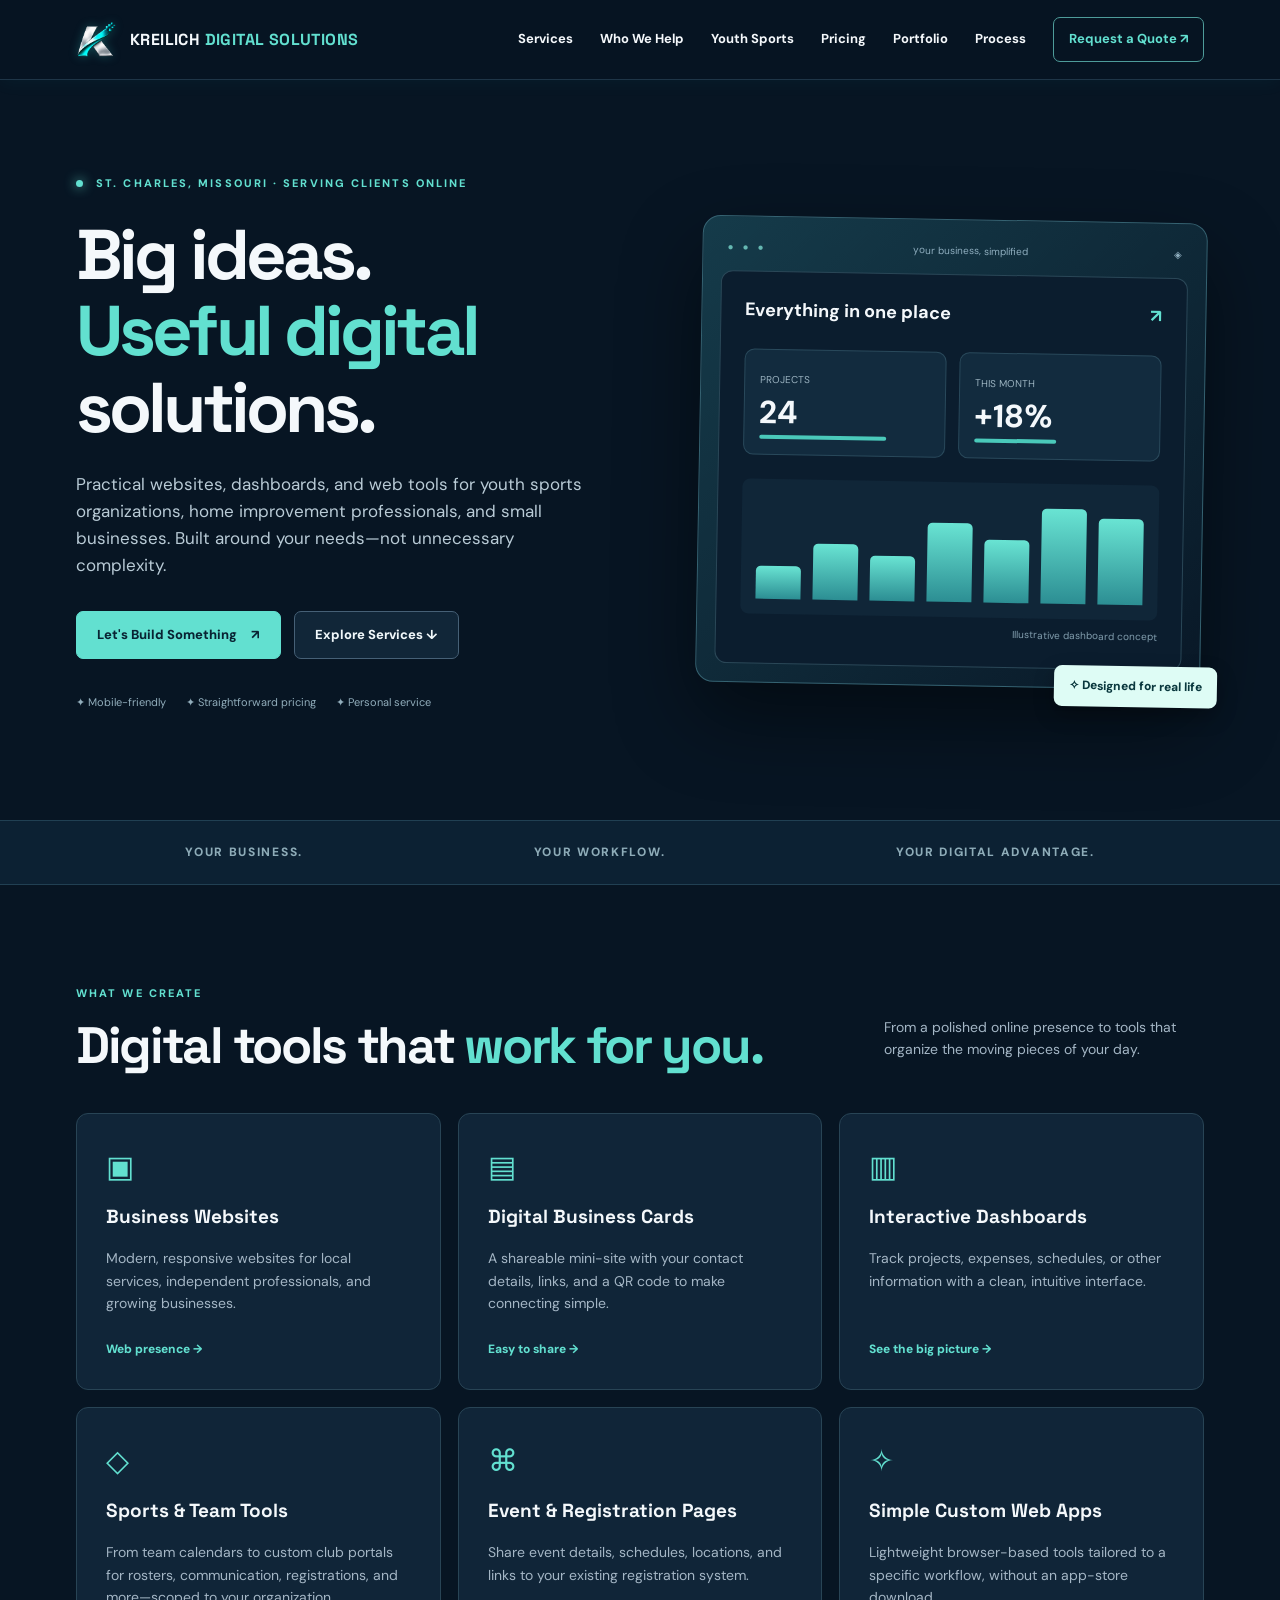
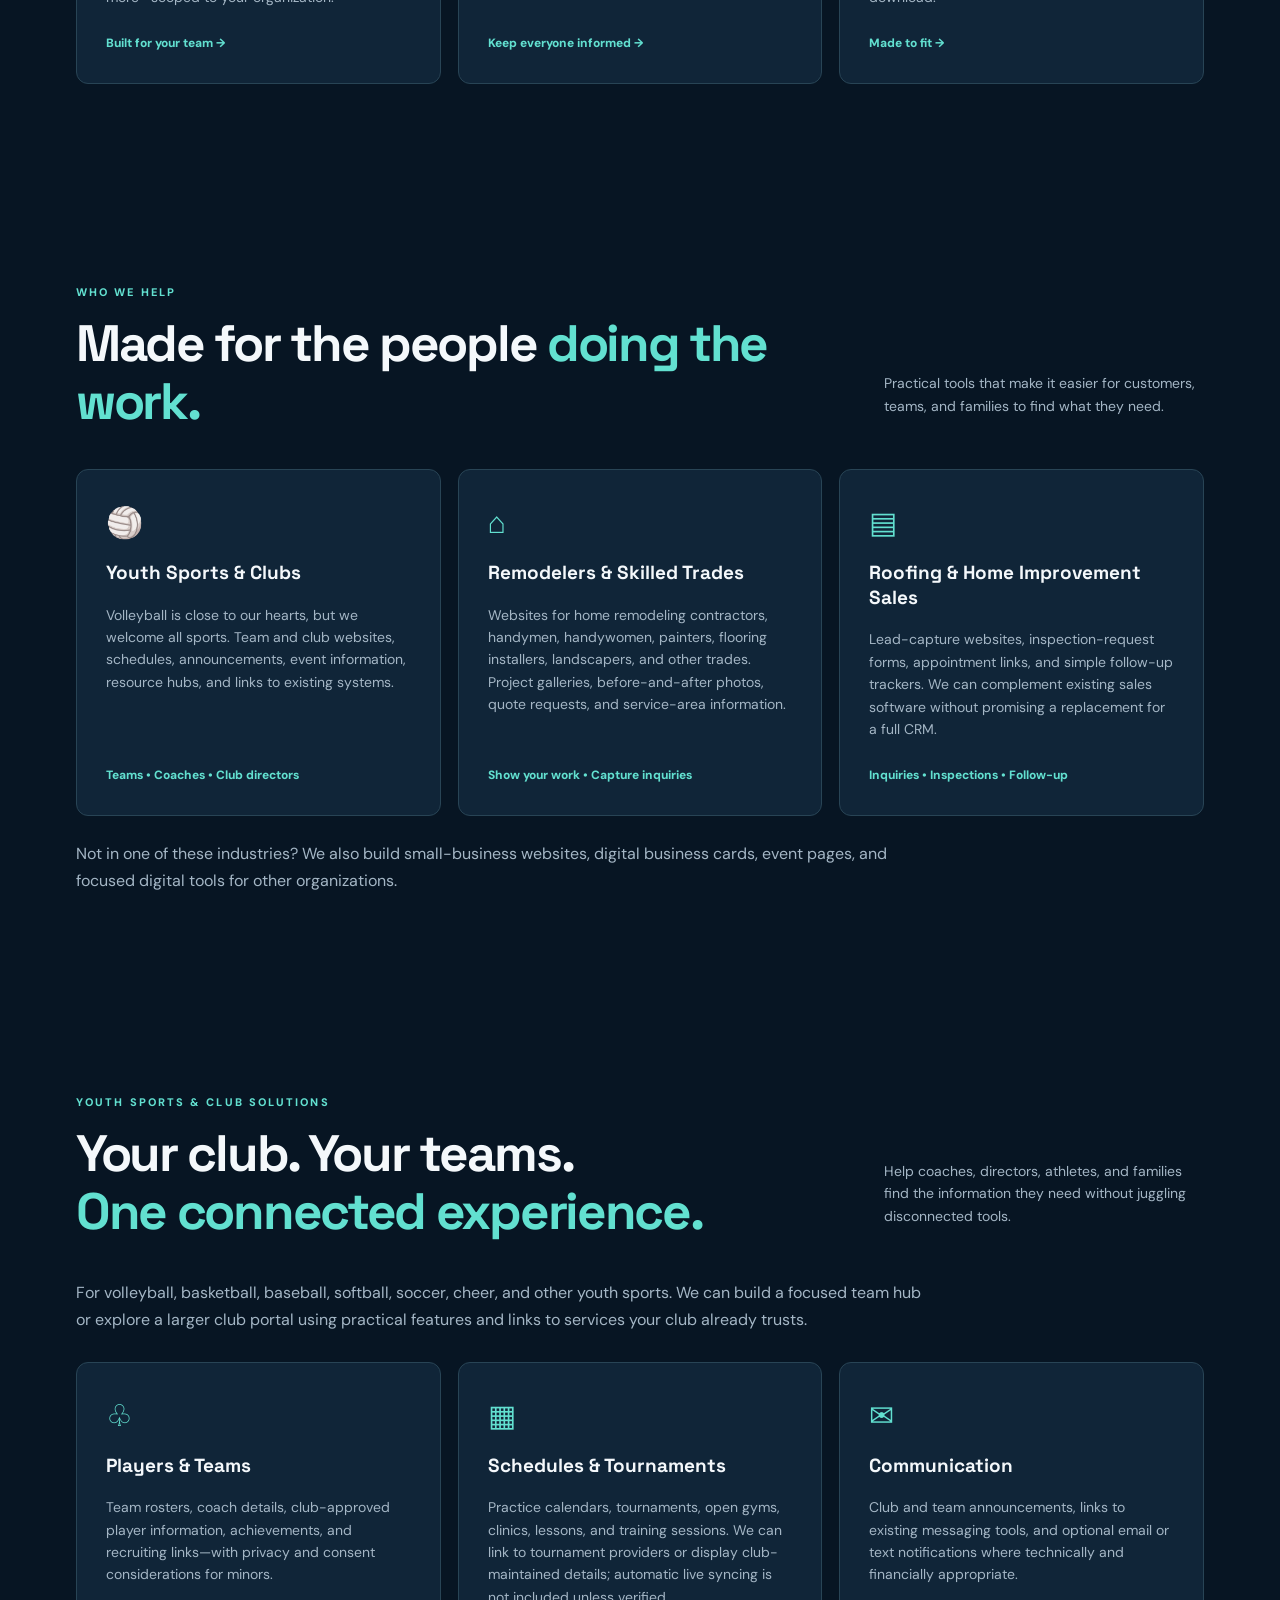
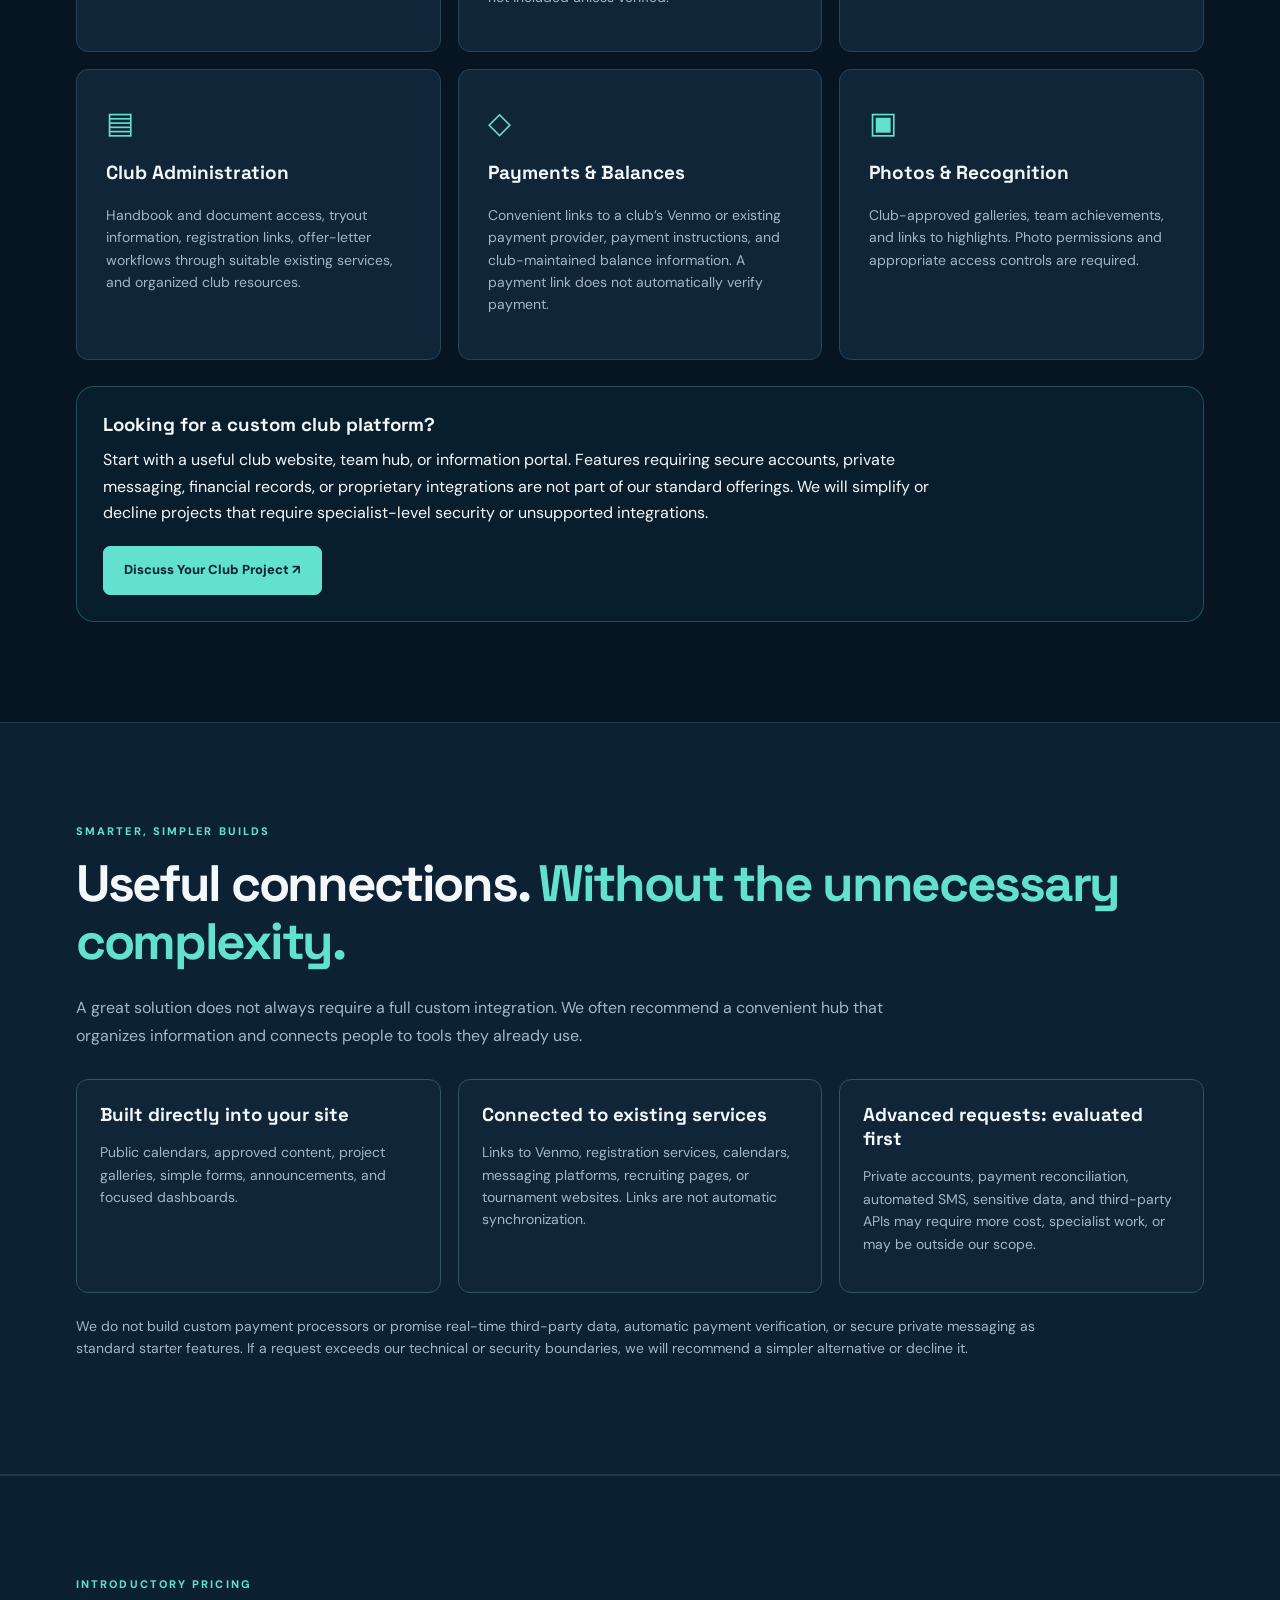
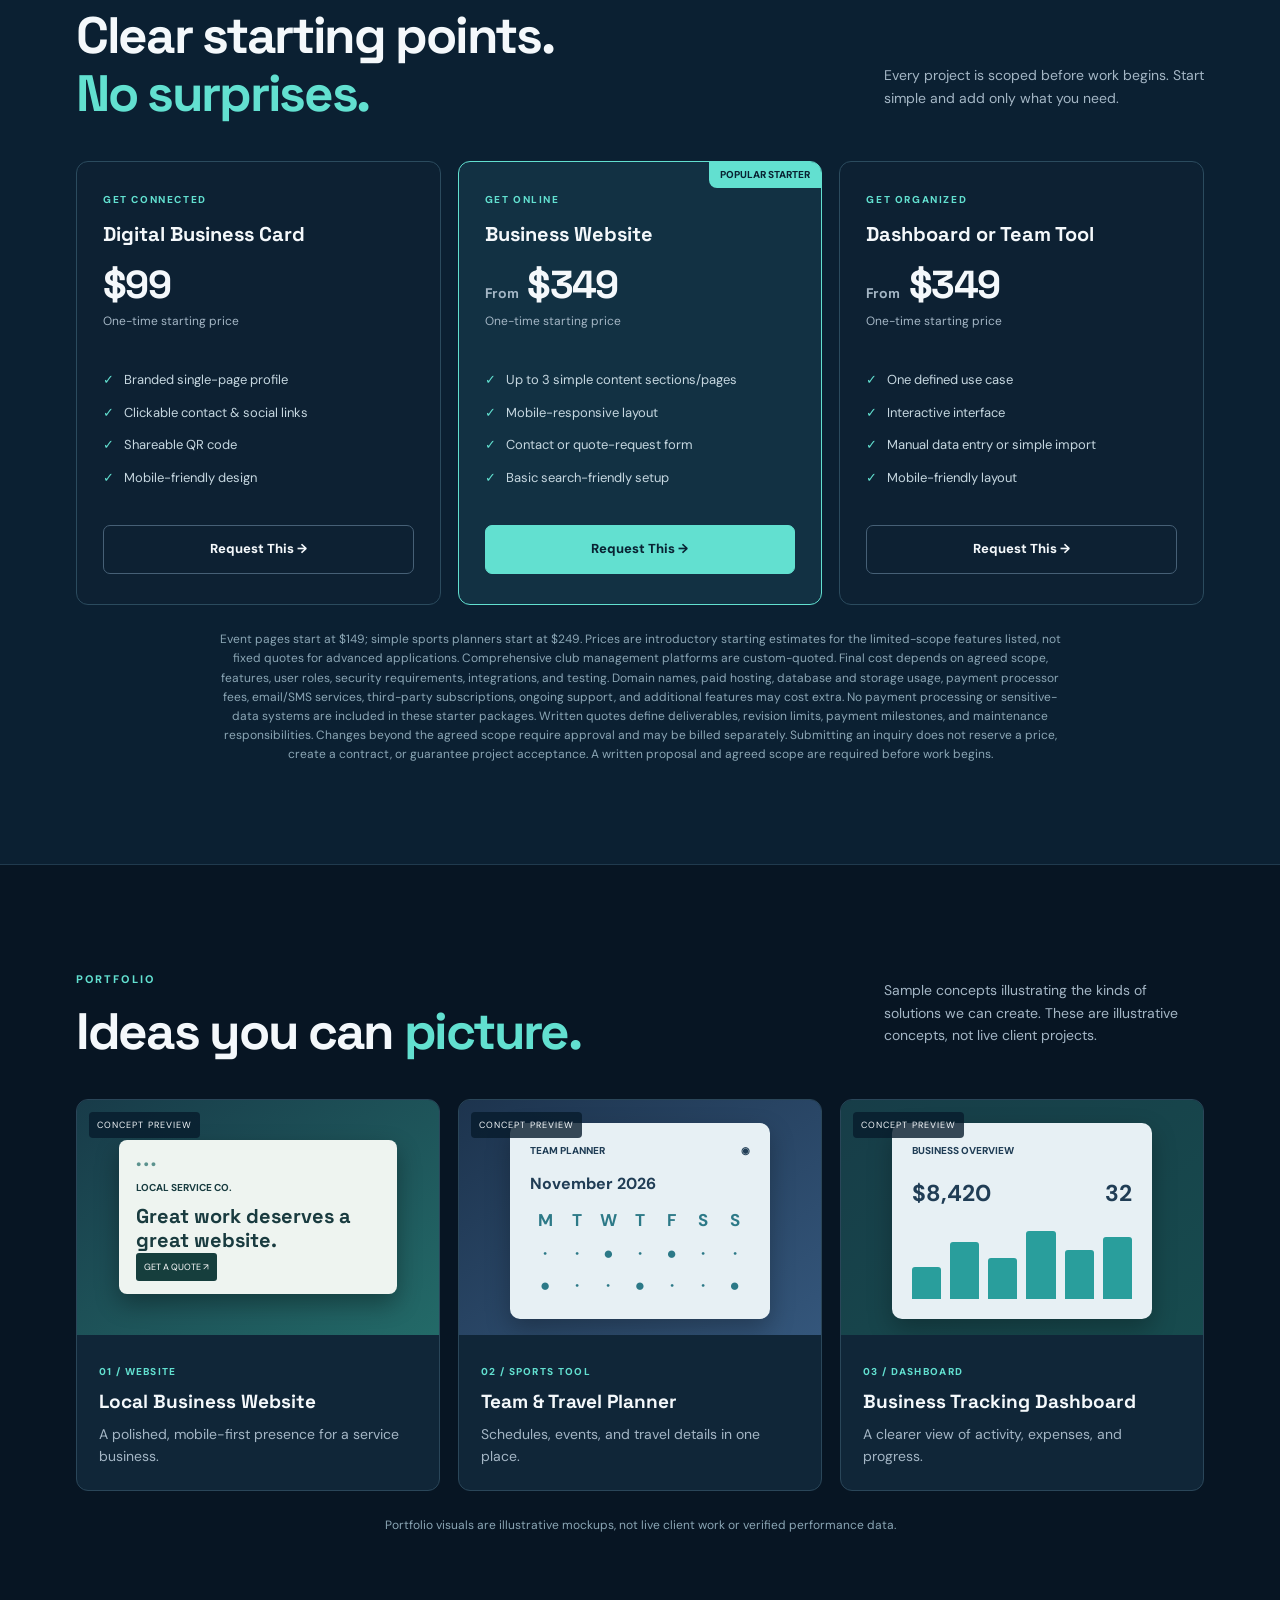
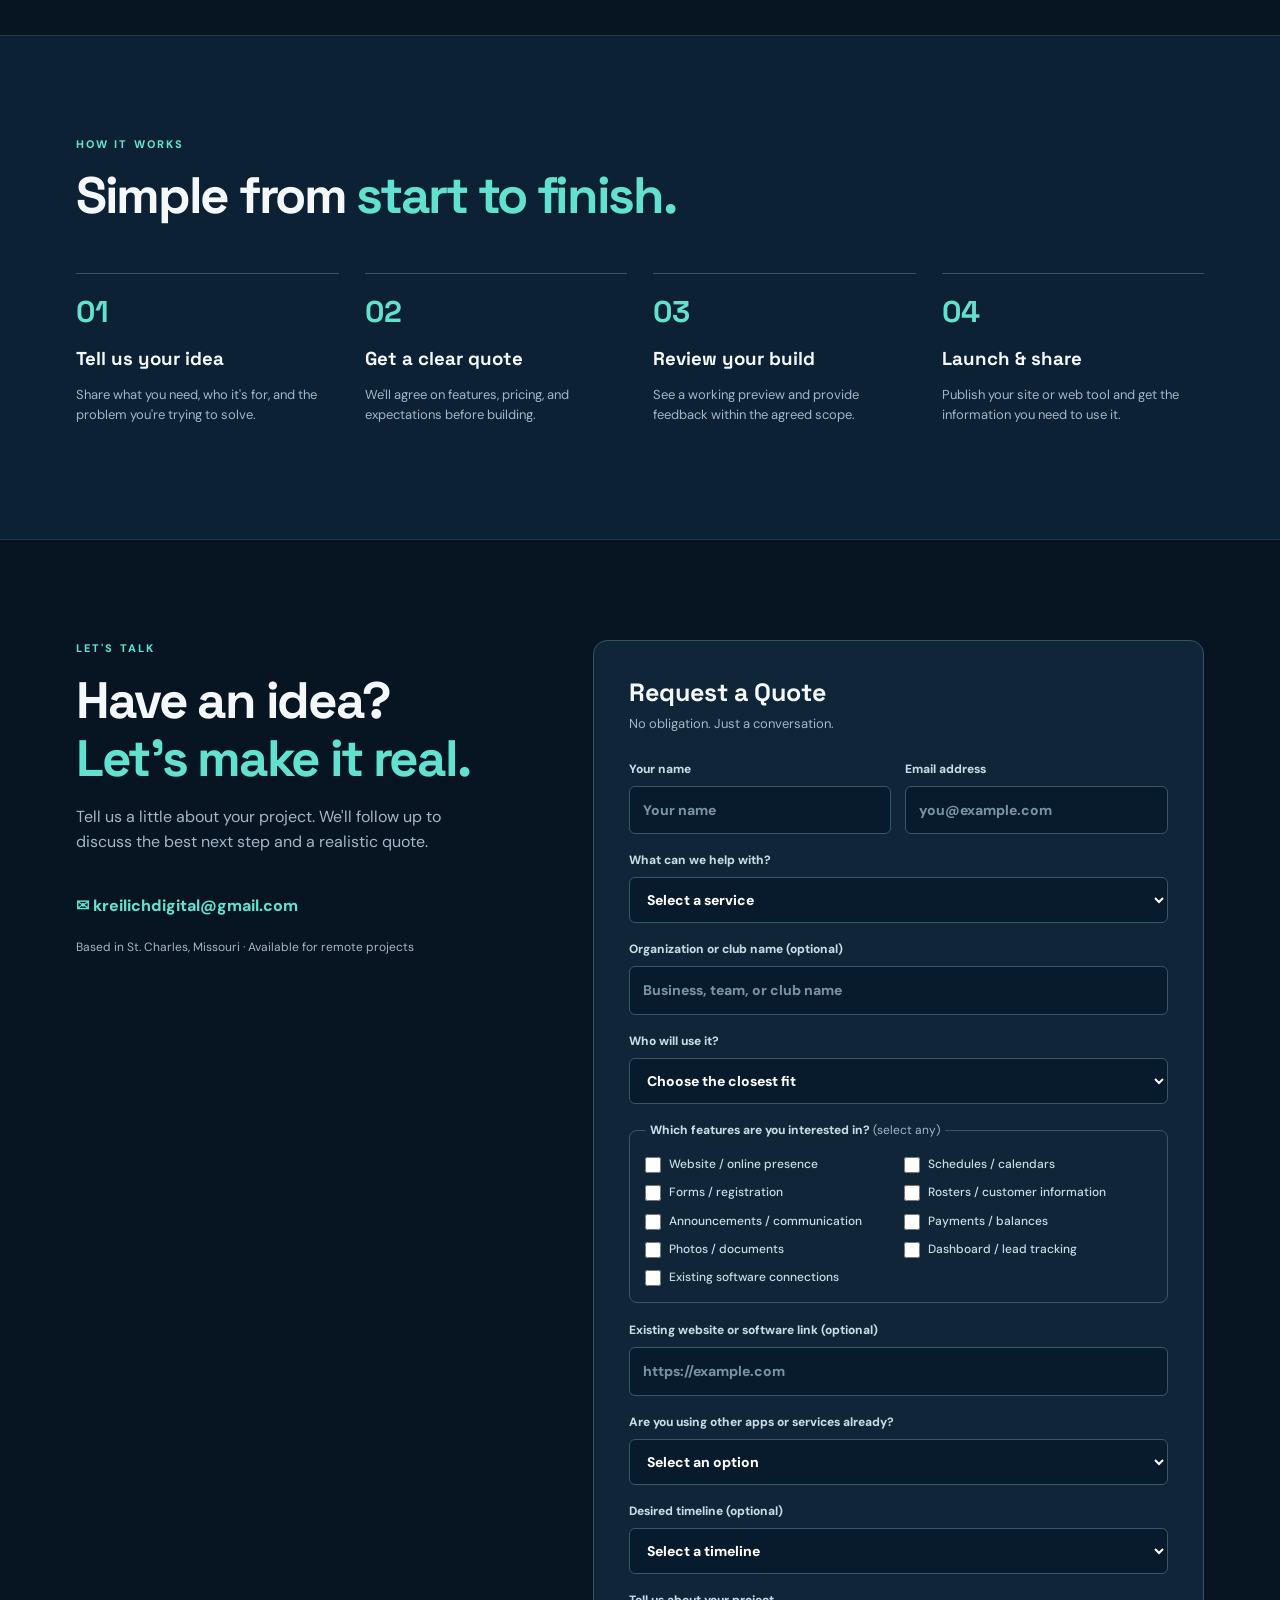
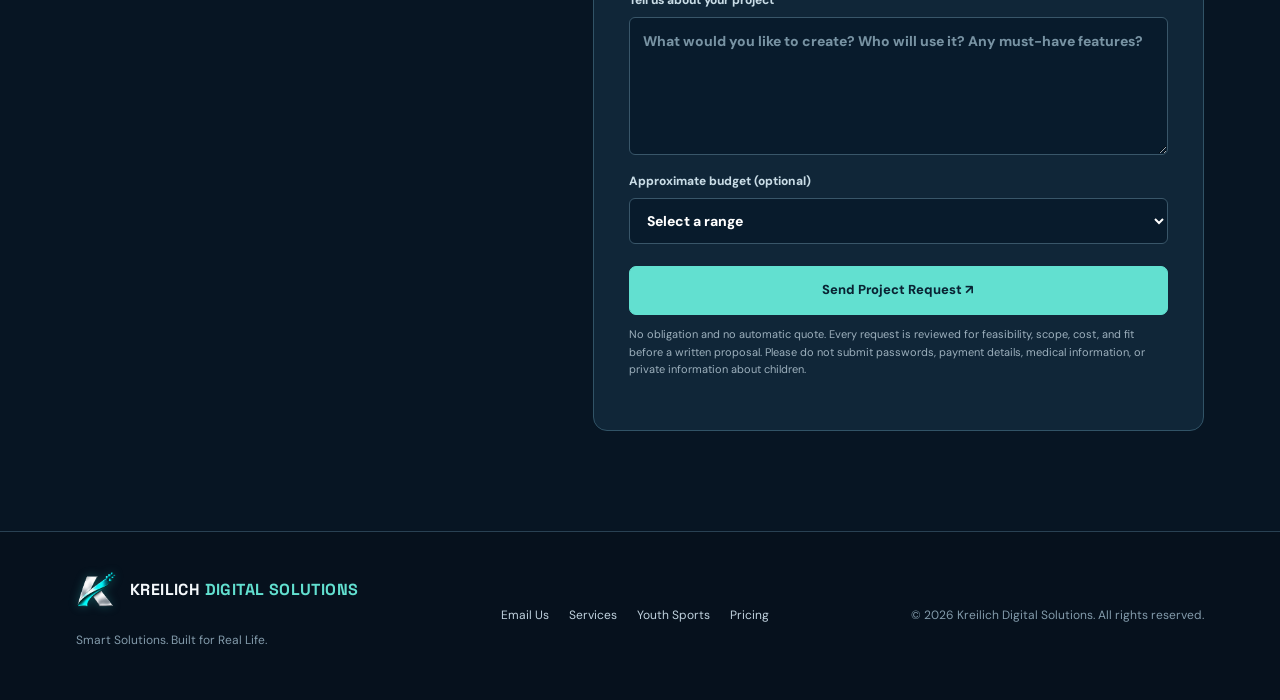
==== commit 15073a0b: "Add files via upload" ====
--- a/index.html
+++ b/index.html
@@ -1,13 +1,15 @@
-<!doctype html><html lang="en"><head><meta charset="utf-8"><meta name="viewport" content="width=device-width,initial-scale=1"><meta name="theme-color" content="#081525"><meta name="description" content="Kreilich Digital Solutions builds modern websites, useful dashboards, and custom web tools for small businesses and sports organizations."><title>Kreilich Digital Solutions | Websites, Dashboards & Web Apps</title><link rel="icon" href="brand-monogram.png"><link rel="stylesheet" href="styles.css"><meta property="og:image" content="brand-profile.png"><meta property="og:title" content="Kreilich Digital Solutions"><meta property="og:description" content="Smart Solutions. Built for Real Life."></head><body>
-<header class="site-header"><div class="wrap nav"><a href="#home" class="brand" aria-label="Kreilich Digital Solutions home"><img class="brand-icon" src="brand-monogram.png" alt="" width="42" height="42"><span>KREILICH <b>DIGITAL SOLUTIONS</b></span></a><button class="menu-toggle" aria-expanded="false" aria-controls="navlinks" aria-label="Toggle navigation">☰</button><nav id="navlinks" class="navlinks"><a href="#services">Services</a><a href="#pricing">Pricing</a><a href="#work">Portfolio</a><a href="#process">Process</a><a class="nav-cta" href="#contact">Request a Quote ↗</a></nav></div></header>
-<main id="home"><section class="hero wrap"><div class="eyebrow"><span class="dot"></span> ST. CHARLES, MISSOURI · SERVING CLIENTS ONLINE</div><div class="hero-grid"><div><h1>Big ideas.<br><em>Useful digital</em><br>solutions.</h1><p class="lead">Beautiful websites, practical dashboards, and custom web tools built around what you actually need—without unnecessary complexity.</p><div class="actions"><a class="btn primary" href="#contact">Let's Build Something <span>↗</span></a><a class="btn ghost" href="#services">Explore Services ↓</a></div><div class="trust"><span>✦ Mobile-friendly</span><span>✦ Straightforward pricing</span><span>✦ Personal service</span></div></div><div class="hero-visual" aria-label="Stylized preview of a responsive web dashboard"><div class="mock-top"><span class="lights">● ● ●</span><span>your business, simplified</span><span>◈</span></div><div class="mock-body"><div class="mock-title">Everything in one place <span>↗</span></div><div class="mock-cards"><div><small>PROJECTS</small><strong>24</strong><span class="mini-line"></span></div><div><small>THIS MONTH</small><strong>+18%</strong><span class="mini-line second"></span></div></div><div class="mock-chart"><div style="height:32%"></div><div style="height:54%"></div><div style="height:43%"></div><div style="height:75%"></div><div style="height:60%"></div><div style="height:91%"></div><div style="height:82%"></div></div><p class="mock-note">Illustrative dashboard concept</p></div><div class="float-tag">✧ Designed for real life</div></div></div></section>
+<!DOCTYPE html>
+<html lang="en"><head><meta charset="utf-8"/><meta content="width=device-width,initial-scale=1" name="viewport"/><meta content="#081525" name="theme-color"/><meta content="Kreilich Digital Solutions creates approachable websites, youth sports portals, contractor websites, lead forms and practical dashboards for local businesses." name="description"/><title>Kreilich Digital Solutions | Websites, Dashboards &amp; Web Apps</title><link href="brand-monogram.png" rel="icon"/><link href="styles.css" rel="stylesheet"/><meta content="brand-profile.png" property="og:image"/><meta content="Kreilich Digital Solutions" property="og:title"/><meta content="Smart Solutions. Built for Real Life." property="og:description"/></head><body>
+<header class="site-header"><div class="wrap nav"><a aria-label="Kreilich Digital Solutions home" class="brand" href="#home"><img alt="" class="brand-icon" height="42" src="brand-monogram.png" width="42"/><span>KREILICH <b>DIGITAL SOLUTIONS</b></span></a><button aria-controls="navlinks" aria-expanded="false" aria-label="Toggle navigation" class="menu-toggle">☰</button><nav class="navlinks" id="navlinks"><a href="#services">Services</a><a href="#industries">Who We Help</a><a href="#youth-sports">Youth Sports</a><a href="#pricing">Pricing</a><a href="#work">Portfolio</a><a href="#process">Process</a><a class="nav-cta" href="#contact">Request a Quote ↗</a></nav></div></header>
+<main id="home"><section class="hero wrap"><div class="eyebrow"><span class="dot"></span> ST. CHARLES, MISSOURI · SERVING CLIENTS ONLINE</div><div class="hero-grid"><div><h1>Big ideas.<br/><em>Useful digital</em><br/>solutions.</h1><p class="lead">Practical websites, dashboards, and web tools for youth sports organizations, home improvement professionals, and small businesses. Built around your needs—not unnecessary complexity.</p><div class="actions"><a class="btn primary" href="#contact">Let's Build Something <span>↗</span></a><a class="btn ghost" href="#services">Explore Services ↓</a></div><div class="trust"><span>✦ Mobile-friendly</span><span>✦ Straightforward pricing</span><span>✦ Personal service</span></div></div><div aria-label="Stylized preview of a responsive web dashboard" class="hero-visual"><div class="mock-top"><span class="lights">● ● ●</span><span>your business, simplified</span><span>◈</span></div><div class="mock-body"><div class="mock-title">Everything in one place <span>↗</span></div><div class="mock-cards"><div><small>PROJECTS</small><strong>24</strong><span class="mini-line"></span></div><div><small>THIS MONTH</small><strong>+18%</strong><span class="mini-line second"></span></div></div><div class="mock-chart"><div style="height:32%"></div><div style="height:54%"></div><div style="height:43%"></div><div style="height:75%"></div><div style="height:60%"></div><div style="height:91%"></div><div style="height:82%"></div></div><p class="mock-note">Illustrative dashboard concept</p></div><div class="float-tag">✧ Designed for real life</div></div></div></section>
 <section class="strip"><div class="wrap strip-inner"><span>YOUR BUSINESS.</span><span>YOUR WORKFLOW.</span><span>YOUR DIGITAL ADVANTAGE.</span></div></section>
-<section id="services" class="section wrap"><div class="section-head"><div><div class="eyebrow">WHAT WE CREATE</div><h2>Digital tools that <em>work for you.</em></h2></div><p>From a polished online presence to tools that organize the moving pieces of your day.</p></div><div class="services"><article class="service"><span class="service-icon">▣</span><h3>Business Websites</h3><p>Modern, responsive websites for local services, independent professionals, and growing businesses.</p><span class="service-foot">Web presence →</span></article><article class="service"><span class="service-icon">▤</span><h3>Digital Business Cards</h3><p>A shareable mini-site with your contact details, links, and a QR code to make connecting simple.</p><span class="service-foot">Easy to share →</span></article><article class="service"><span class="service-icon">▥</span><h3>Interactive Dashboards</h3><p>Track projects, expenses, schedules, or other information with a clean, intuitive interface.</p><span class="service-foot">See the big picture →</span></article><article class="service"><span class="service-icon">◇</span><h3>Sports & Team Tools</h3><p>Team calendars, travel planners, athlete profile pages, and organizational tools for clubs and coaches.</p><span class="service-foot">Built for your team →</span></article><article class="service"><span class="service-icon">⌘</span><h3>Event & Registration Pages</h3><p>Share event details, schedules, locations, and links to your existing registration system.</p><span class="service-foot">Keep everyone informed →</span></article><article class="service"><span class="service-icon">✧</span><h3>Simple Custom Web Apps</h3><p>Lightweight browser-based tools tailored to a specific workflow, without an app-store download.</p><span class="service-foot">Made to fit →</span></article></div></section>
-<section id="pricing" class="section pricing-section"><div class="wrap"><div class="section-head"><div><div class="eyebrow">INTRODUCTORY PRICING</div><h2>Clear starting points.<br><em>No surprises.</em></h2></div><p>Every project is scoped before work begins. Start simple and add only what you need.</p></div><div class="price-grid"><article class="price"><div class="price-type">GET CONNECTED</div><h3>Digital Business Card</h3><div class="amount">$99</div><p>One-time starting price</p><ul><li>Branded single-page profile</li><li>Clickable contact & social links</li><li>Shareable QR code</li><li>Mobile-friendly design</li></ul><a href="#contact" class="btn price-btn">Request This →</a></article><article class="price featured"><div class="popular">POPULAR STARTER</div><div class="price-type">GET ONLINE</div><h3>Business Website</h3><div class="amount"><small>From</small> $349</div><p>One-time starting price</p><ul><li>Up to 3 simple content sections/pages</li><li>Mobile-responsive layout</li><li>Contact or quote-request form</li><li>Basic search-friendly setup</li></ul><a href="#contact" class="btn primary price-btn">Request This →</a></article><article class="price"><div class="price-type">GET ORGANIZED</div><h3>Dashboard or Team Tool</h3><div class="amount"><small>From</small> $349</div><p>One-time starting price</p><ul><li>One defined use case</li><li>Interactive interface</li><li>Manual data entry or simple import</li><li>Mobile-friendly layout</li></ul><a href="#contact" class="btn price-btn">Request This →</a></article></div><p class="pricing-note">Event pages start at $149; simple sports planners start at $249. Prices are introductory estimates for limited-scope builds. Domain names, paid hosting, third-party services, ongoing support, and additional features are separate. No payment processing or sensitive-data systems are included in these starter packages.</p></div></section>
-<section id="work" class="section wrap"><div class="section-head"><div><div class="eyebrow">PORTFOLIO</div><h2>Ideas you can <em>picture.</em></h2></div><p>Sample concepts illustrating the kinds of solutions we can create. These are illustrative concepts, not live client projects.</p></div><div class="portfolio"><article class="project"><div class="project-art art-one"><span class="art-tag">CONCEPT PREVIEW</span><div class="art-browser"><div>● ● ●</div><h4>LOCAL SERVICE CO.</h4><p>Great work deserves a great website.</p><span>GET A QUOTE ↗</span></div></div><div class="project-meta"><span>01 / WEBSITE</span><h3>Local Business Website</h3><p>A polished, mobile-first presence for a service business.</p></div></article><article class="project"><div class="project-art art-two"><span class="art-tag">CONCEPT PREVIEW</span><div class="calendar-art"><div>TEAM PLANNER <span>◉</span></div><strong>November 2026</strong><div class="calendar-dots" aria-label="Illustrative weekly calendar"><span>M</span><span>T</span><span>W</span><span>T</span><span>F</span><span>S</span><span>S</span><span>·</span><span>·</span><span>●</span><span>·</span><span>●</span><span>·</span><span>·</span><span>●</span><span>·</span><span>·</span><span>●</span><span>·</span><span>·</span><span>●</span></div></div></div><div class="project-meta"><span>02 / SPORTS TOOL</span><h3>Team & Travel Planner</h3><p>Schedules, events, and travel details in one place.</p></div></article><article class="project"><div class="project-art art-three"><span class="art-tag">CONCEPT PREVIEW</span><div class="dashboard-art"><div>BUSINESS OVERVIEW</div><div class="metric-row"><b>$8,420</b><b>32</b></div><div class="bars"><i></i><i></i><i></i><i></i><i></i><i></i></div></div></div><div class="project-meta"><span>03 / DASHBOARD</span><h3>Business Tracking Dashboard</h3><p>A clearer view of activity, expenses, and progress.</p></div></article></div><p class="disclaimer">Portfolio visuals are illustrative mockups, not live client work or verified performance data.</p></section>
-<section id="process" class="section process-section"><div class="wrap"><div class="eyebrow">HOW IT WORKS</div><h2>Simple from <em>start to finish.</em></h2><div class="steps"><div><span>01</span><h3>Tell us your idea</h3><p>Share what you need, who it's for, and the problem you're trying to solve.</p></div><div><span>02</span><h3>Get a clear quote</h3><p>We'll agree on features, pricing, and expectations before building.</p></div><div><span>03</span><h3>Review your build</h3><p>See a working preview and provide feedback within the agreed scope.</p></div><div><span>04</span><h3>Launch & share</h3><p>Publish your site or web tool and get the information you need to use it.</p></div></div></div></section>
-<section id="contact" class="section wrap contact-section"><div class="contact-copy"><div class="eyebrow">LET'S TALK</div><h2>Have an idea?<br><em>Let's make it real.</em></h2><p>Tell us a little about your project. We'll follow up to discuss the best next step and a realistic quote.</p><a class="email-link" href="mailto:kreilichdigital@gmail.com">✉ kreilichdigital@gmail.com</a><p class="small-muted">Based in St. Charles, Missouri · Available for remote projects</p></div><div class="form-card"><h3>Request a Quote</h3><p>No obligation. Just a conversation.</p><form name="quote-request" id="quote-form" action="https://formspree.io/f/mvkkldag" method="POST"><div class="field-row"><label>Your name <input name="name" autocomplete="name" required maxlength="100" placeholder="Your name"></label><label>Email address <input type="email" name="email" autocomplete="email" required maxlength="200" placeholder="you@example.com"></label></div><label>What can we help with? <select name="service" required><option value="">Select a service</option><option>Business website</option><option>Digital business card</option><option>Dashboard</option><option>Sports or team tool</option><option>Event or registration page</option><option>Simple custom web app</option><option>Not sure yet</option></select></label><label>Tell us about your project <textarea name="details" required minlength="15" maxlength="3000" rows="5" placeholder="What would you like to create? Who will use it? Any must-have features?"></textarea></label><label>Approximate budget (optional) <select name="budget"><option value="">Select a range</option><option>Under $250</option><option>$250–$500</option><option>$500–$1,000</option><option>$1,000+</option><option>Not sure yet</option></select></label><button type="submit" class="btn primary submit">Send Project Request ↗</button><p class="form-note">Your request will be submitted securely without opening your email app. Please don't include passwords, payment details, or sensitive personal information.</p><p id="quote-status" role="status" aria-live="polite" style="margin-top:12px"></p></form></div></section></main>
-<footer><div class="wrap footer-inner"><div><div class="brand"><img class="brand-icon" src="brand-monogram.png" alt="" width="42" height="42"><span>KREILICH <b>DIGITAL SOLUTIONS</b></span></div><p>Smart Solutions. Built for Real Life.</p></div><div><a href="mailto:kreilichdigital@gmail.com">Email Us</a><a href="#services">Services</a><a href="#pricing">Pricing</a></div><small>© <span id="year">2026</span> Kreilich Digital Solutions. All rights reserved.</small></div></footer><script src="script.js"></script><script>
+<section class="section wrap" id="services"><div class="section-head"><div><div class="eyebrow">WHAT WE CREATE</div><h2>Digital tools that <em>work for you.</em></h2></div><p>From a polished online presence to tools that organize the moving pieces of your day.</p></div><div class="services"><article class="service"><span class="service-icon">▣</span><h3>Business Websites</h3><p>Modern, responsive websites for local services, independent professionals, and growing businesses.</p><span class="service-foot">Web presence →</span></article><article class="service"><span class="service-icon">▤</span><h3>Digital Business Cards</h3><p>A shareable mini-site with your contact details, links, and a QR code to make connecting simple.</p><span class="service-foot">Easy to share →</span></article><article class="service"><span class="service-icon">▥</span><h3>Interactive Dashboards</h3><p>Track projects, expenses, schedules, or other information with a clean, intuitive interface.</p><span class="service-foot">See the big picture →</span></article><article class="service"><span class="service-icon">◇</span><h3>Sports &amp; Team Tools</h3><p>From team calendars to custom club portals for rosters, communication, registrations, and more—scoped to your organization.</p><span class="service-foot">Built for your team →</span></article><article class="service"><span class="service-icon">⌘</span><h3>Event &amp; Registration Pages</h3><p>Share event details, schedules, locations, and links to your existing registration system.</p><span class="service-foot">Keep everyone informed →</span></article><article class="service"><span class="service-icon">✧</span><h3>Simple Custom Web Apps</h3><p>Lightweight browser-based tools tailored to a specific workflow, without an app-store download.</p><span class="service-foot">Made to fit →</span></article></div></section>
+<section class="section wrap" id="industries"><div class="section-head"><div><div class="eyebrow">WHO WE HELP</div><h2>Made for the people <em>doing the work.</em></h2></div><p>Practical tools that make it easier for customers, teams, and families to find what they need.</p></div><div class="services"><article class="service"><span class="service-icon">🏐</span><h3>Youth Sports &amp; Clubs</h3><p>Volleyball is close to our hearts, but we welcome all sports. Team and club websites, schedules, announcements, event information, resource hubs, and links to existing systems.</p><span class="service-foot">Teams • Coaches • Club directors</span></article><article class="service"><span class="service-icon">⌂</span><h3>Remodelers &amp; Skilled Trades</h3><p>Websites for home remodeling contractors, handymen, handywomen, painters, flooring installers, landscapers, and other trades. Project galleries, before-and-after photos, quote requests, and service-area information.</p><span class="service-foot">Show your work • Capture inquiries</span></article><article class="service"><span class="service-icon">▤</span><h3>Roofing &amp; Home Improvement Sales</h3><p>Lead-capture websites, inspection-request forms, appointment links, and simple follow-up trackers. We can complement existing sales software without promising a replacement for a full CRM.</p><span class="service-foot">Inquiries • Inspections • Follow-up</span></article></div><p class="industry-note">Not in one of these industries? We also build small-business websites, digital business cards, event pages, and focused digital tools for other organizations.</p></section><section class="section wrap" id="youth-sports"><div class="section-head"><div><div class="eyebrow">YOUTH SPORTS &amp; CLUB SOLUTIONS</div><h2>Your club. Your teams.<br/><em>One connected experience.</em></h2></div><p>Help coaches, directors, athletes, and families find the information they need without juggling disconnected tools.</p></div><p class="sports-intro">For volleyball, basketball, baseball, softball, soccer, cheer, and other youth sports. We can build a focused team hub or explore a larger club portal using practical features and links to services your club already trusts.</p><div class="services sports-features"><article class="service"><span class="service-icon">♧</span><h3>Players &amp; Teams</h3><p>Team rosters, coach details, club-approved player information, achievements, and recruiting links—with privacy and consent considerations for minors.</p></article><article class="service"><span class="service-icon">▦</span><h3>Schedules &amp; Tournaments</h3><p>Practice calendars, tournaments, open gyms, clinics, lessons, and training sessions. We can link to tournament providers or display club-maintained details; automatic live syncing is not included unless verified.</p></article><article class="service"><span class="service-icon">✉</span><h3>Communication</h3><p>Club and team announcements, links to existing messaging tools, and optional email or text notifications where technically and financially appropriate.</p></article><article class="service"><span class="service-icon">▤</span><h3>Club Administration</h3><p>Handbook and document access, tryout information, registration links, offer-letter workflows through suitable existing services, and organized club resources.</p></article><article class="service"><span class="service-icon">◇</span><h3>Payments &amp; Balances</h3><p>Convenient links to a club’s Venmo or existing payment provider, payment instructions, and club-maintained balance information. A payment link does not automatically verify payment.</p></article><article class="service"><span class="service-icon">▣</span><h3>Photos &amp; Recognition</h3><p>Club-approved galleries, team achievements, and links to highlights. Photo permissions and appropriate access controls are required.</p></article></div><div class="sports-cta"><h3>Looking for a custom club platform?</h3><p>Start with a useful club website, team hub, or information portal. Features requiring secure accounts, private messaging, financial records, or proprietary integrations are not part of our standard offerings. We will simplify or decline projects that require specialist-level security or unsupported integrations.</p><a class="btn primary" href="#contact">Discuss Your Club Project ↗</a></div></section>
+<section class="section process-section" id="approach"><div class="wrap"><div class="eyebrow">SMARTER, SIMPLER BUILDS</div><h2>Useful connections. <em>Without the unnecessary complexity.</em></h2><p class="approach-lead">A great solution does not always require a full custom integration. We often recommend a convenient hub that organizes information and connects people to tools they already use.</p><div class="approach-grid"><article><h3>Built directly into your site</h3><p>Public calendars, approved content, project galleries, simple forms, announcements, and focused dashboards.</p></article><article><h3>Connected to existing services</h3><p>Links to Venmo, registration services, calendars, messaging platforms, recruiting pages, or tournament websites. Links are not automatic synchronization.</p></article><article><h3>Advanced requests: evaluated first</h3><p>Private accounts, payment reconciliation, automated SMS, sensitive data, and third-party APIs may require more cost, specialist work, or may be outside our scope.</p></article></div><p class="boundary-note">We do not build custom payment processors or promise real-time third-party data, automatic payment verification, or secure private messaging as standard starter features. If a request exceeds our technical or security boundaries, we will recommend a simpler alternative or decline it.</p></div></section><section class="section pricing-section" id="pricing"><div class="wrap"><div class="section-head"><div><div class="eyebrow">INTRODUCTORY PRICING</div><h2>Clear starting points.<br/><em>No surprises.</em></h2></div><p>Every project is scoped before work begins. Start simple and add only what you need.</p></div><div class="price-grid"><article class="price"><div class="price-type">GET CONNECTED</div><h3>Digital Business Card</h3><div class="amount">$99</div><p>One-time starting price</p><ul><li>Branded single-page profile</li><li>Clickable contact &amp; social links</li><li>Shareable QR code</li><li>Mobile-friendly design</li></ul><a class="btn price-btn" href="#contact">Request This →</a></article><article class="price featured"><div class="popular">POPULAR STARTER</div><div class="price-type">GET ONLINE</div><h3>Business Website</h3><div class="amount"><small>From</small> $349</div><p>One-time starting price</p><ul><li>Up to 3 simple content sections/pages</li><li>Mobile-responsive layout</li><li>Contact or quote-request form</li><li>Basic search-friendly setup</li></ul><a class="btn primary price-btn" href="#contact">Request This →</a></article><article class="price"><div class="price-type">GET ORGANIZED</div><h3>Dashboard or Team Tool</h3><div class="amount"><small>From</small> $349</div><p>One-time starting price</p><ul><li>One defined use case</li><li>Interactive interface</li><li>Manual data entry or simple import</li><li>Mobile-friendly layout</li></ul><a class="btn price-btn" href="#contact">Request This →</a></article></div><p class="pricing-note">Event pages start at $149; simple sports planners start at $249. Prices are introductory starting estimates for the limited-scope features listed, not fixed quotes for advanced applications. Comprehensive club management platforms are custom-quoted. Final cost depends on agreed scope, features, user roles, security requirements, integrations, and testing. Domain names, paid hosting, database and storage usage, payment processor fees, email/SMS services, third-party subscriptions, ongoing support, and additional features may cost extra. No payment processing or sensitive-data systems are included in these starter packages. Written quotes define deliverables, revision limits, payment milestones, and maintenance responsibilities. Changes beyond the agreed scope require approval and may be billed separately. Submitting an inquiry does not reserve a price, create a contract, or guarantee project acceptance. A written proposal and agreed scope are required before work begins.</p></div></section>
+<section class="section wrap" id="work"><div class="section-head"><div><div class="eyebrow">PORTFOLIO</div><h2>Ideas you can <em>picture.</em></h2></div><p>Sample concepts illustrating the kinds of solutions we can create. These are illustrative concepts, not live client projects.</p></div><div class="portfolio"><article class="project"><div class="project-art art-one"><span class="art-tag">CONCEPT PREVIEW</span><div class="art-browser"><div>● ● ●</div><h4>LOCAL SERVICE CO.</h4><p>Great work deserves a great website.</p><span>GET A QUOTE ↗</span></div></div><div class="project-meta"><span>01 / WEBSITE</span><h3>Local Business Website</h3><p>A polished, mobile-first presence for a service business.</p></div></article><article class="project"><div class="project-art art-two"><span class="art-tag">CONCEPT PREVIEW</span><div class="calendar-art"><div>TEAM PLANNER <span>◉</span></div><strong>November 2026</strong><div aria-label="Illustrative weekly calendar" class="calendar-dots"><span>M</span><span>T</span><span>W</span><span>T</span><span>F</span><span>S</span><span>S</span><span>·</span><span>·</span><span>●</span><span>·</span><span>●</span><span>·</span><span>·</span><span>●</span><span>·</span><span>·</span><span>●</span><span>·</span><span>·</span><span>●</span></div></div></div><div class="project-meta"><span>02 / SPORTS TOOL</span><h3>Team &amp; Travel Planner</h3><p>Schedules, events, and travel details in one place.</p></div></article><article class="project"><div class="project-art art-three"><span class="art-tag">CONCEPT PREVIEW</span><div class="dashboard-art"><div>BUSINESS OVERVIEW</div><div class="metric-row"><b>$8,420</b><b>32</b></div><div class="bars"><i></i><i></i><i></i><i></i><i></i><i></i></div></div></div><div class="project-meta"><span>03 / DASHBOARD</span><h3>Business Tracking Dashboard</h3><p>A clearer view of activity, expenses, and progress.</p></div></article></div><p class="disclaimer">Portfolio visuals are illustrative mockups, not live client work or verified performance data.</p></section>
+<section class="section process-section" id="process"><div class="wrap"><div class="eyebrow">HOW IT WORKS</div><h2>Simple from <em>start to finish.</em></h2><div class="steps"><div><span>01</span><h3>Tell us your idea</h3><p>Share what you need, who it's for, and the problem you're trying to solve.</p></div><div><span>02</span><h3>Get a clear quote</h3><p>We'll agree on features, pricing, and expectations before building.</p></div><div><span>03</span><h3>Review your build</h3><p>See a working preview and provide feedback within the agreed scope.</p></div><div><span>04</span><h3>Launch &amp; share</h3><p>Publish your site or web tool and get the information you need to use it.</p></div></div></div></section>
+<section class="section wrap contact-section" id="contact"><div class="contact-copy"><div class="eyebrow">LET'S TALK</div><h2>Have an idea?<br/><em>Let's make it real.</em></h2><p>Tell us a little about your project. We'll follow up to discuss the best next step and a realistic quote.</p><a class="email-link" href="mailto:kreilichdigital@gmail.com">✉ kreilichdigital@gmail.com</a><p class="small-muted">Based in St. Charles, Missouri · Available for remote projects</p></div><div class="form-card"><h3>Request a Quote</h3><p>No obligation. Just a conversation.</p><form action="https://formspree.io/f/mvkkldag" id="quote-form" method="POST" name="quote-request"><div class="field-row"><label>Your name <input autocomplete="name" maxlength="100" name="name" placeholder="Your name" required=""/></label><label>Email address <input autocomplete="email" maxlength="200" name="email" placeholder="you@example.com" required="" type="email"/></label></div><label>What can we help with? <select name="service" required=""><option value="">Select a service</option><option>Home remodeling / contractor website</option><option>Roofing / home improvement sales website</option><option>Business website</option><option>Digital business card</option><option>Dashboard or simple workflow tool</option><option>Youth sports team website or hub</option><option>Youth sports club portal (custom evaluation)</option><option>Event or registration page</option><option>Other / not sure yet</option></select></label><label>Organization or club name (optional) <input maxlength="150" name="organization" placeholder="Business, team, or club name"/></label><label>Who will use it? <select name="users" required=""><option value="">Choose the closest fit</option><option>Just me</option><option>My small business or team</option><option>Several employees or teams</option><option>Customers, parents, or club members</option><option>Not sure yet</option></select></label><fieldset class="feature-fieldset"><legend>Which features are you interested in? <span>(select any)</span></legend><div class="feature-options"><label><input name="features" type="checkbox" value="Website / online presence"/>Website / online presence</label><label><input name="features" type="checkbox" value="Schedules / calendars"/>Schedules / calendars</label><label><input name="features" type="checkbox" value="Forms / registration"/>Forms / registration</label><label><input name="features" type="checkbox" value="Rosters / customer information"/>Rosters / customer information</label><label><input name="features" type="checkbox" value="Announcements / communication"/>Announcements / communication</label><label><input name="features" type="checkbox" value="Payments / balances"/>Payments / balances</label><label><input name="features" type="checkbox" value="Photos / documents"/>Photos / documents</label><label><input name="features" type="checkbox" value="Dashboard / lead tracking"/>Dashboard / lead tracking</label><label><input name="features" type="checkbox" value="Existing software connections"/>Existing software connections</label></div></fieldset><label>Existing website or software link (optional) <input maxlength="500" name="existing_link" placeholder="https://example.com" type="url"/></label><label>Are you using other apps or services already? <select name="existing_tools"><option value="">Select an option</option><option>Yes — please see my project description</option><option>No</option><option>Not sure</option></select></label><label>Desired timeline (optional) <select name="timeline"><option value="">Select a timeline</option><option>As soon as practical</option><option>Within 1–3 months</option><option>Within 3–6 months</option><option>Exploring options</option></select></label><label>Tell us about your project <textarea maxlength="3000" minlength="15" name="details" placeholder="What would you like to create? Who will use it? Any must-have features?" required="" rows="5"></textarea></label><label>Approximate budget (optional) <select name="budget"><option value="">Select a range</option><option>Under $250</option><option>$250–$500</option><option>$500–$1,000</option><option>$1,000–$2,500</option><option>$2,500–$5,000</option><option>$5,000+</option><option>Not sure yet</option></select></label><button class="btn primary submit" type="submit">Send Project Request ↗</button><p class="form-note">No obligation and no automatic quote. Every request is reviewed for feasibility, scope, cost, and fit before a written proposal. Please do not submit passwords, payment details, medical information, or private information about children.</p><p aria-live="polite" id="quote-status" role="status" style="margin-top:12px"></p></form></div></section></main>
+<footer><div class="wrap footer-inner"><div><div class="brand"><img alt="" class="brand-icon" height="42" src="brand-monogram.png" width="42"/><span>KREILICH <b>DIGITAL SOLUTIONS</b></span></div><p>Smart Solutions. Built for Real Life.</p></div><div><a href="mailto:kreilichdigital@gmail.com">Email Us</a><a href="#services">Services</a><a href="#youth-sports">Youth Sports</a><a href="#pricing">Pricing</a></div><small>© <span id="year">2026</span> Kreilich Digital Solutions. All rights reserved.</small></div></footer><script src="script.js"></script><script>
 // Handle submission before any older mailto handler in script.js.
 (function () {
   const form = document.getElementById('quote-form');
--- a/styles.css
+++ b/styles.css
@@ -16,3 +16,9 @@
 .brand-icon{object-fit:cover;border-radius:9px;filter:drop-shadow(0 0 5px #3adfd544)}
 .brand{letter-spacing:.025em}
 .site-header{box-shadow:0 3px 18px #00d5ce0b}
+
+/* Youth sports specialty section */
+.sports-intro{max-width:850px;color:var(--muted,#a7b4c5);line-height:1.7;margin:0 0 28px}.sports-features{margin-bottom:26px}.sports-cta{border:1px solid rgba(86,218,201,.28);border-radius:18px;padding:26px;background:rgba(32,140,150,.08)}.sports-cta h3{margin:0 0 10px}.sports-cta p{line-height:1.65;max-width:850px;margin:0 0 20px}
+
+/* Expanded industry positioning and inquiry screening */
+.industry-note,.approach-lead{color:var(--muted);max-width:850px;line-height:1.7;margin:24px 0 0}.approach-grid{display:grid;grid-template-columns:repeat(3,minmax(0,1fr));gap:17px;margin-top:30px}.approach-grid article{border:1px solid #315366;border-radius:12px;padding:23px;background:#102638}.approach-grid h3{margin:0 0 10px}.approach-grid p,.boundary-note{color:var(--muted);font-size:14px}.boundary-note{margin-top:22px;max-width:1000px}.feature-fieldset{border:1px solid #395669;border-radius:8px;padding:15px;margin:0 0 18px}.feature-fieldset legend{font-size:12px;font-weight:800;color:#c9dce6;padding:0 5px}.feature-fieldset legend span{font-weight:400;color:var(--muted)}.feature-options{display:grid;grid-template-columns:repeat(2,minmax(0,1fr));gap:9px 12px}.form-card .feature-options label{display:flex;align-items:flex-start;gap:8px;font-size:12px;font-weight:500;margin:0}.feature-options input{width:16px;height:16px;flex:none;margin:2px 0 0;accent-color:var(--teal)}@media(max-width:900px){.approach-grid{grid-template-columns:1fr}}@media(max-width:600px){.feature-options{grid-template-columns:1fr}}
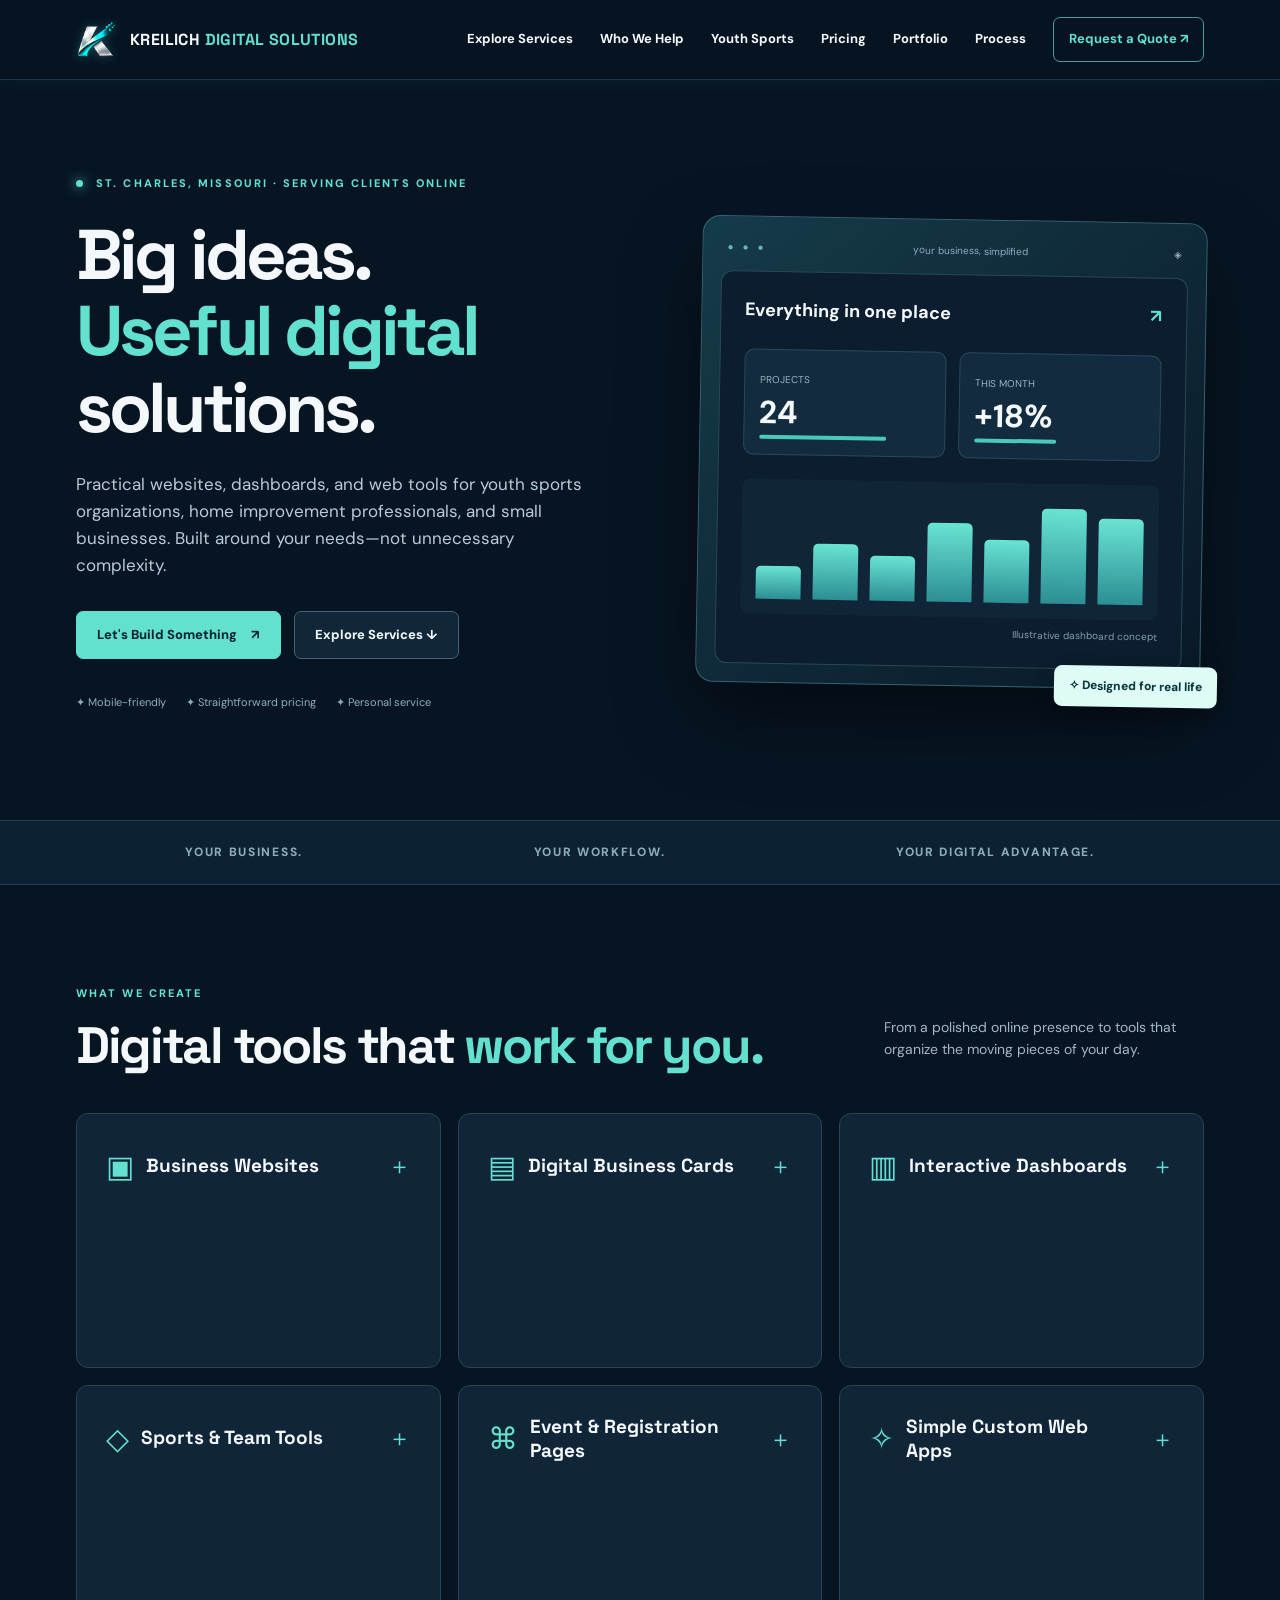
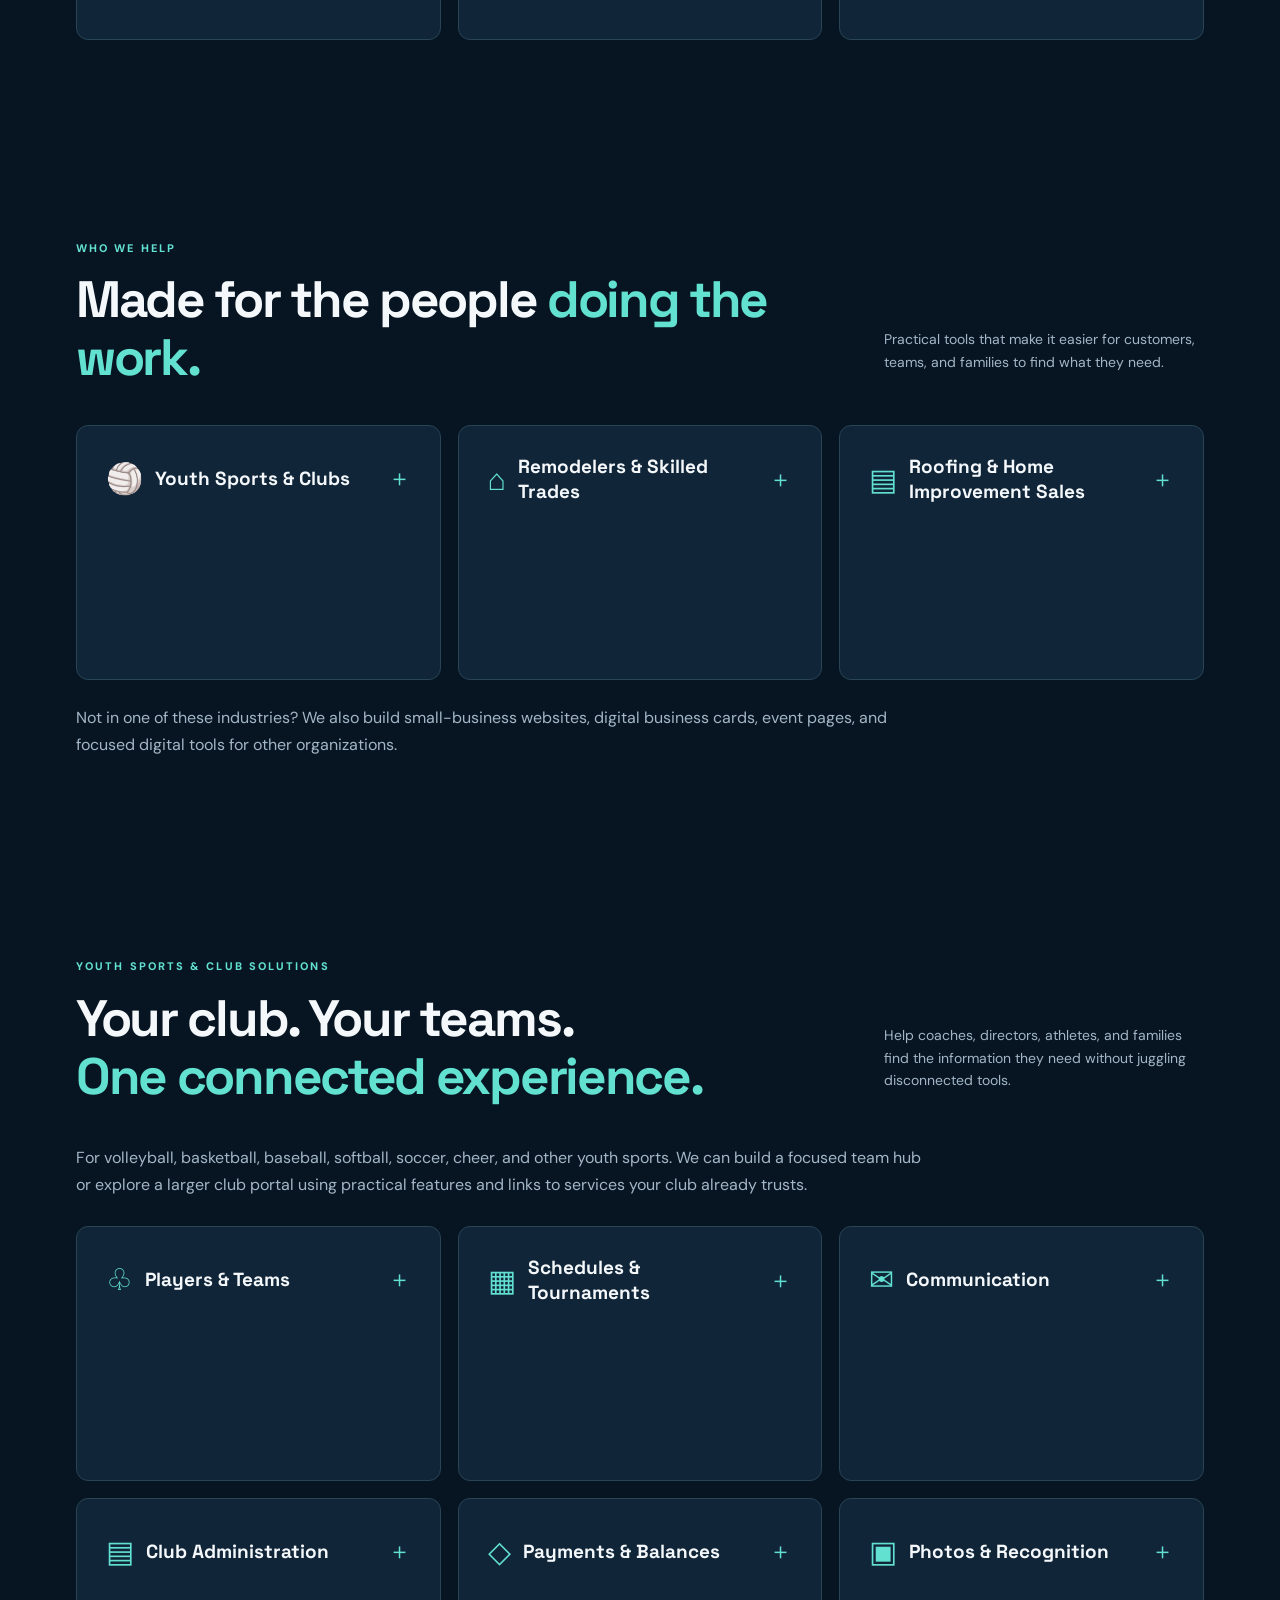
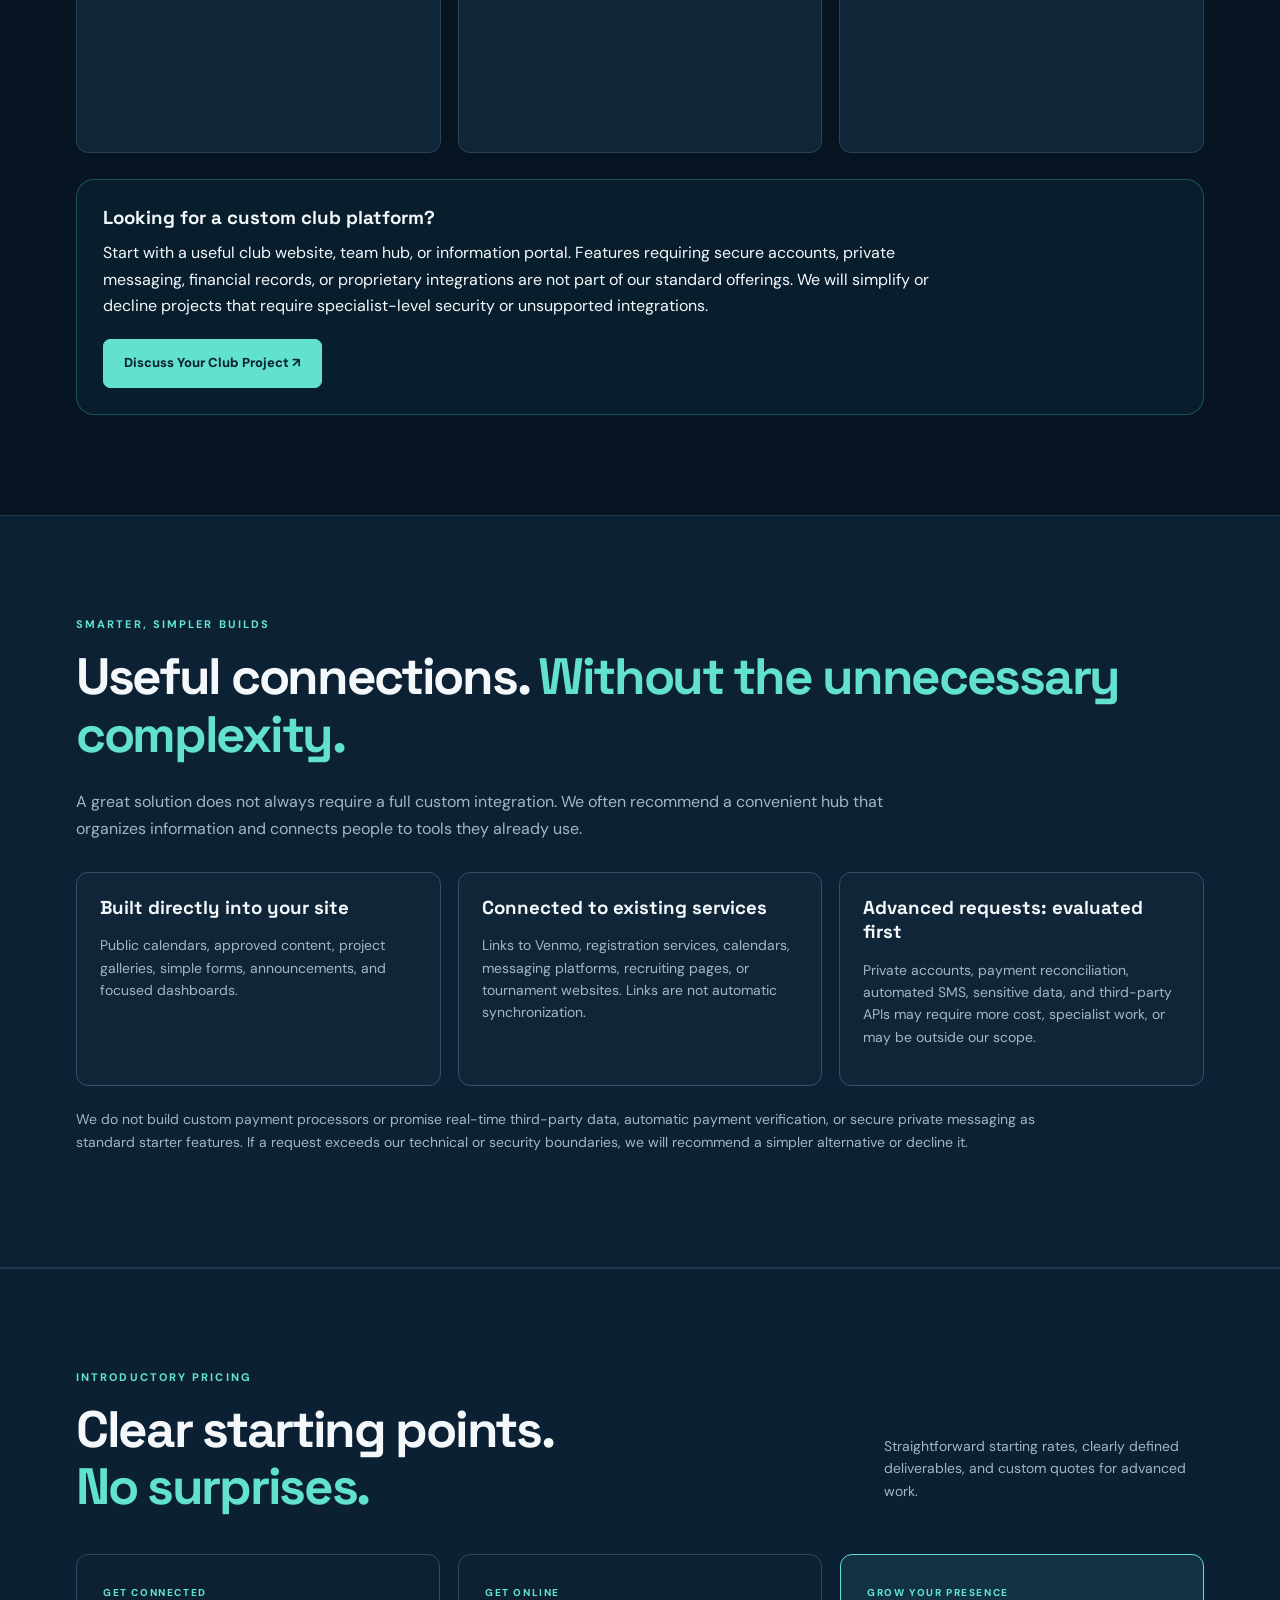
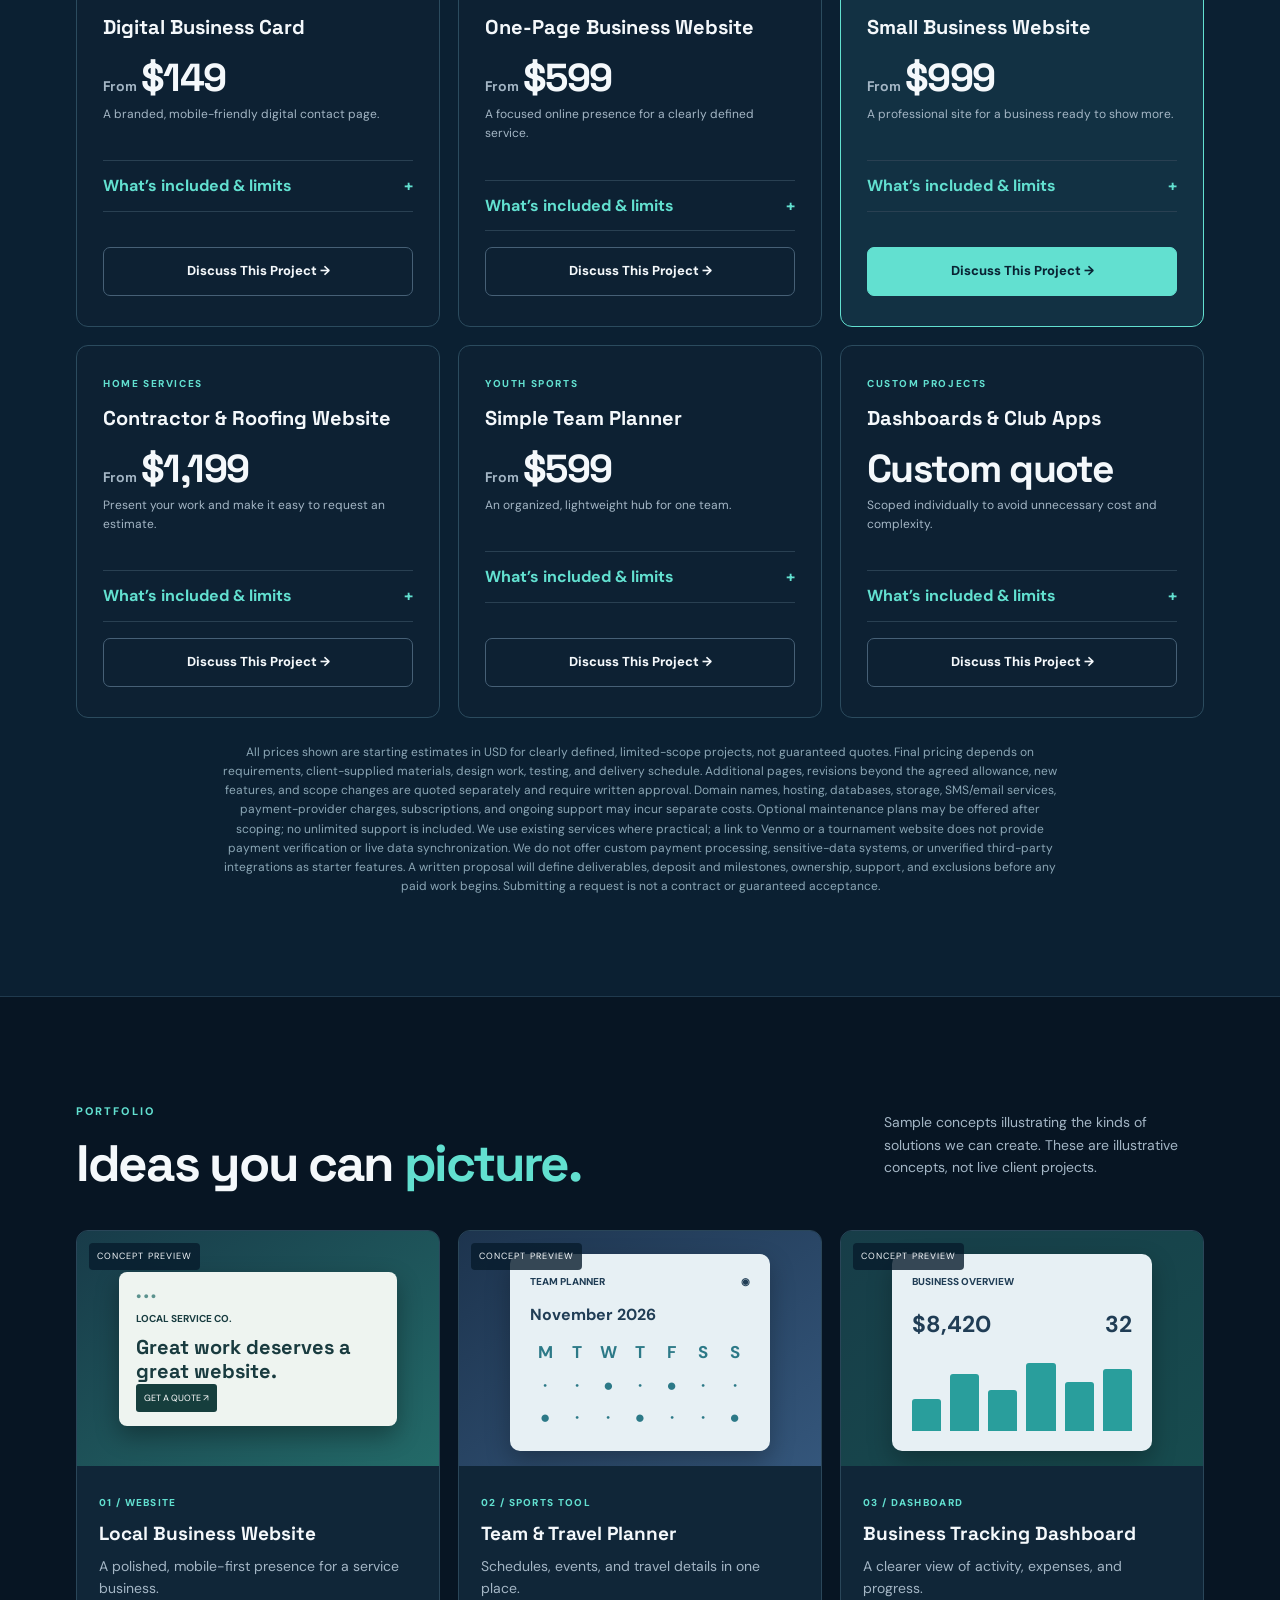
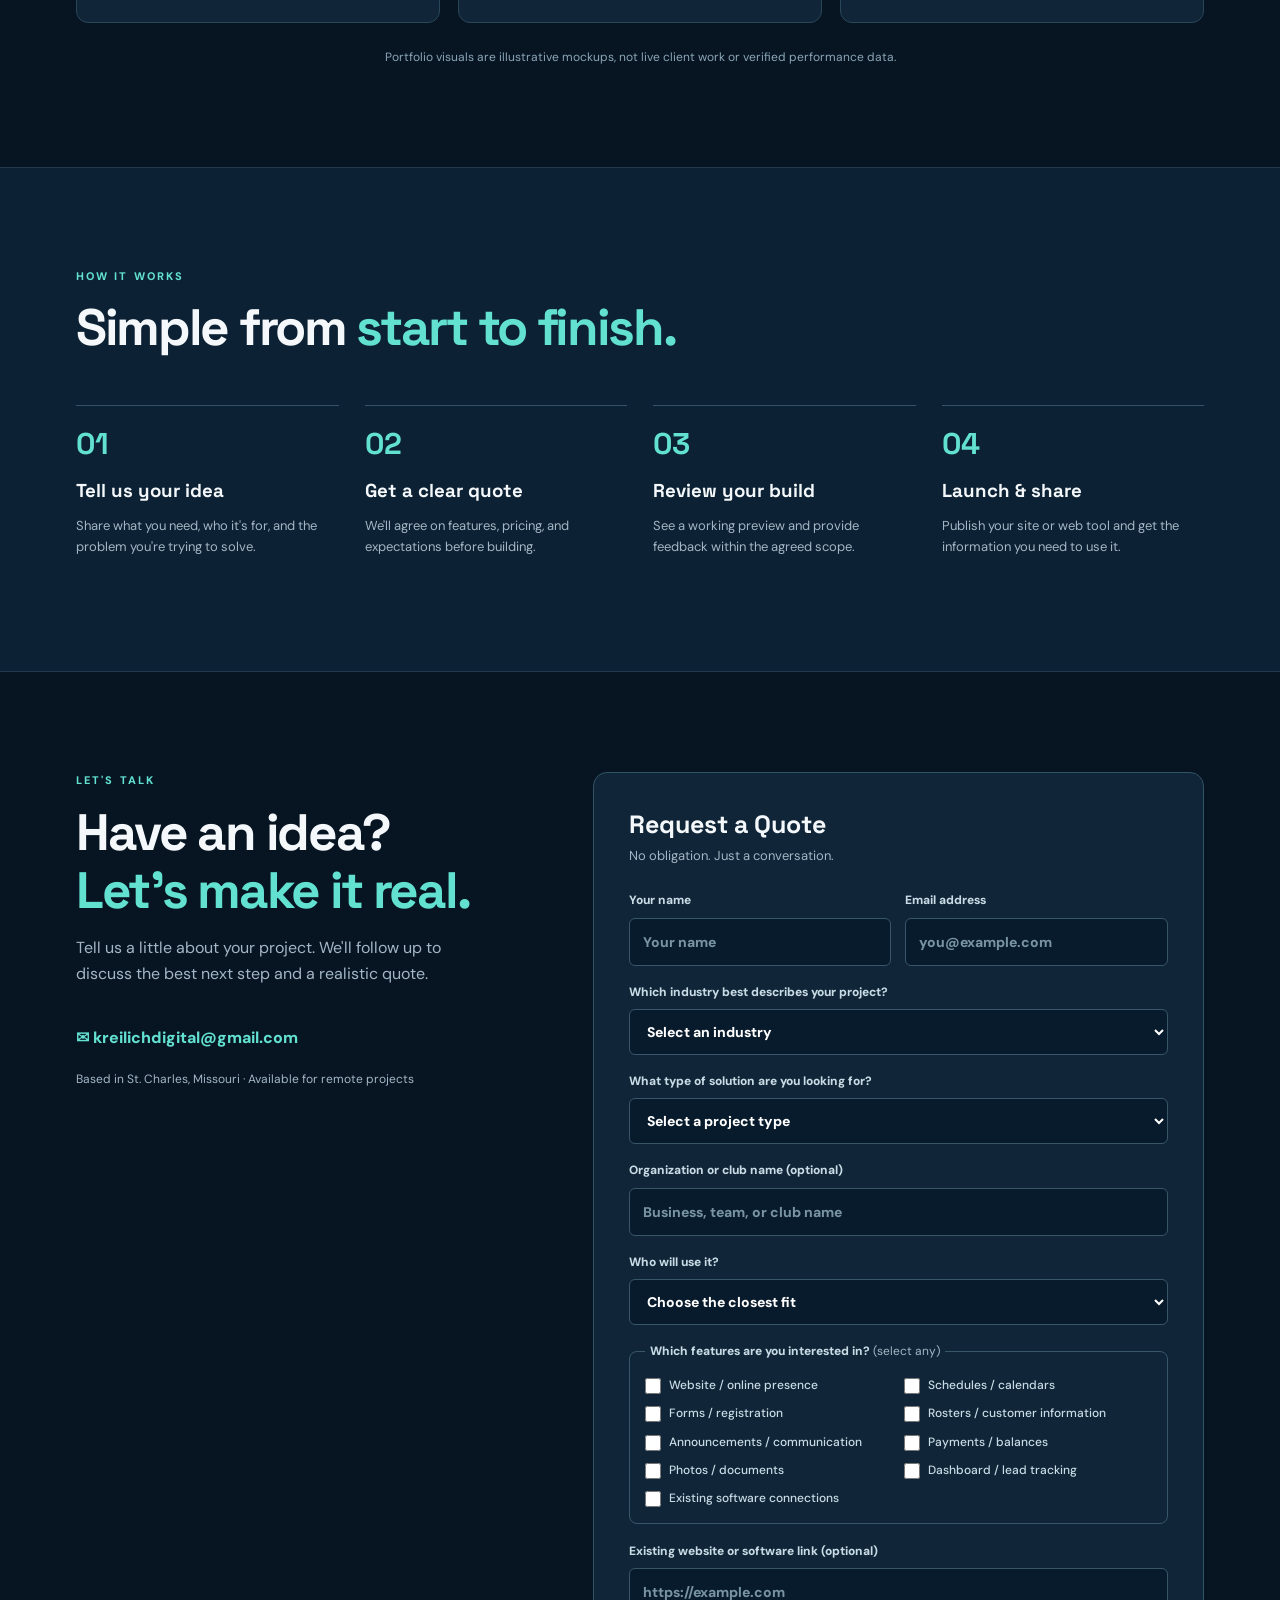
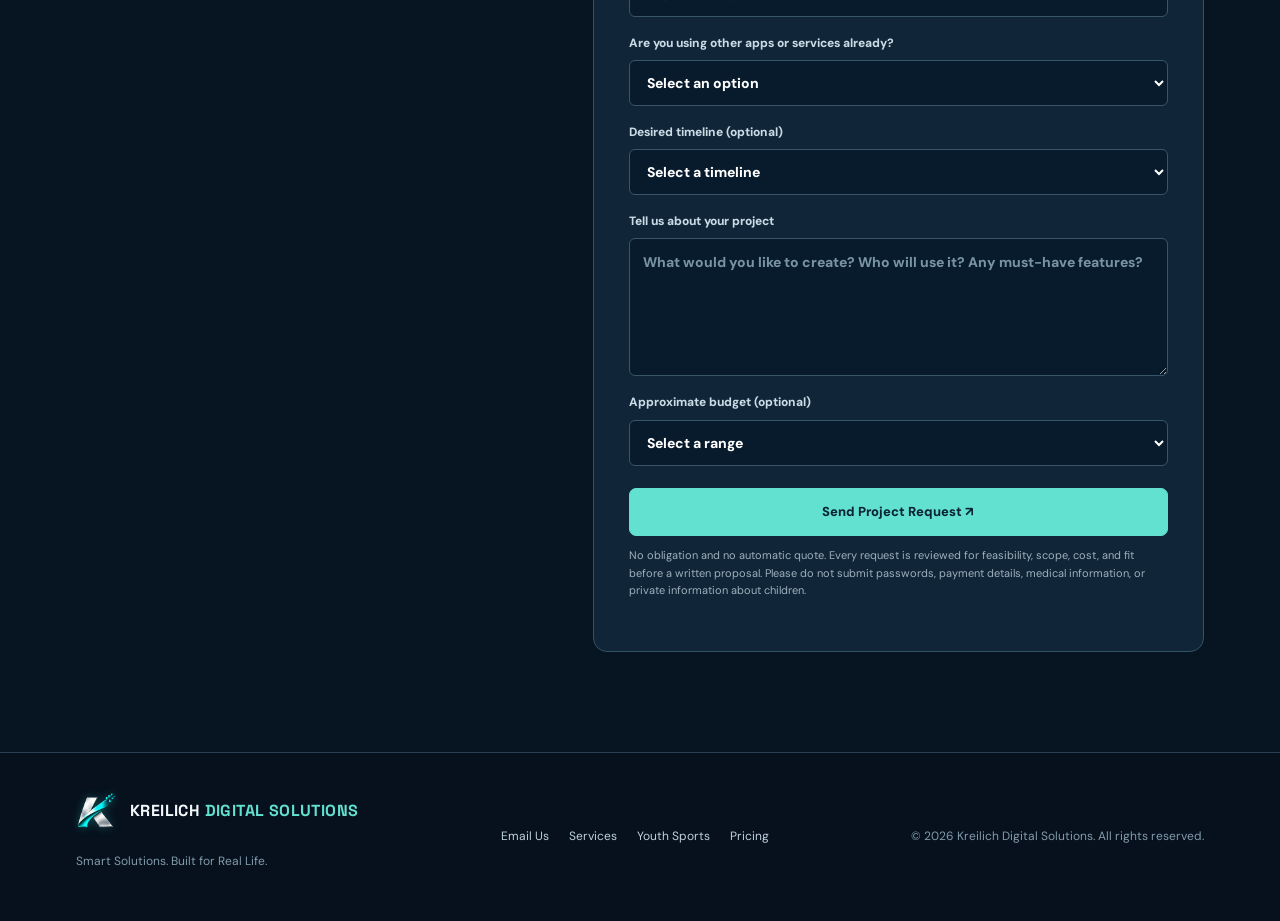
==== commit 66cb406e: "Add files via upload" ====
--- a/index.html
+++ b/index.html
@@ -1,14 +1,15 @@
 <!DOCTYPE html>
+
 <html lang="en"><head><meta charset="utf-8"/><meta content="width=device-width,initial-scale=1" name="viewport"/><meta content="#081525" name="theme-color"/><meta content="Kreilich Digital Solutions creates approachable websites, youth sports portals, contractor websites, lead forms and practical dashboards for local businesses." name="description"/><title>Kreilich Digital Solutions | Websites, Dashboards &amp; Web Apps</title><link href="brand-monogram.png" rel="icon"/><link href="styles.css" rel="stylesheet"/><meta content="brand-profile.png" property="og:image"/><meta content="Kreilich Digital Solutions" property="og:title"/><meta content="Smart Solutions. Built for Real Life." property="og:description"/></head><body>
-<header class="site-header"><div class="wrap nav"><a aria-label="Kreilich Digital Solutions home" class="brand" href="#home"><img alt="" class="brand-icon" height="42" src="brand-monogram.png" width="42"/><span>KREILICH <b>DIGITAL SOLUTIONS</b></span></a><button aria-controls="navlinks" aria-expanded="false" aria-label="Toggle navigation" class="menu-toggle">☰</button><nav class="navlinks" id="navlinks"><a href="#services">Services</a><a href="#industries">Who We Help</a><a href="#youth-sports">Youth Sports</a><a href="#pricing">Pricing</a><a href="#work">Portfolio</a><a href="#process">Process</a><a class="nav-cta" href="#contact">Request a Quote ↗</a></nav></div></header>
+<header class="site-header"><div class="wrap nav"><a aria-label="Kreilich Digital Solutions home" class="brand" href="#home"><img alt="" class="brand-icon" height="42" src="brand-monogram.png" width="42"/><span>KREILICH <b>DIGITAL SOLUTIONS</b></span></a><button aria-controls="navlinks" aria-expanded="false" aria-label="Toggle navigation" class="menu-toggle">☰</button><nav class="navlinks" id="navlinks"><a href="#services">Explore Services</a><a href="#industries">Who We Help</a><a href="#youth-sports">Youth Sports</a><a href="#pricing">Pricing</a><a href="#work">Portfolio</a><a href="#process">Process</a><a class="nav-cta" href="#contact">Request a Quote ↗</a></nav></div></header>
 <main id="home"><section class="hero wrap"><div class="eyebrow"><span class="dot"></span> ST. CHARLES, MISSOURI · SERVING CLIENTS ONLINE</div><div class="hero-grid"><div><h1>Big ideas.<br/><em>Useful digital</em><br/>solutions.</h1><p class="lead">Practical websites, dashboards, and web tools for youth sports organizations, home improvement professionals, and small businesses. Built around your needs—not unnecessary complexity.</p><div class="actions"><a class="btn primary" href="#contact">Let's Build Something <span>↗</span></a><a class="btn ghost" href="#services">Explore Services ↓</a></div><div class="trust"><span>✦ Mobile-friendly</span><span>✦ Straightforward pricing</span><span>✦ Personal service</span></div></div><div aria-label="Stylized preview of a responsive web dashboard" class="hero-visual"><div class="mock-top"><span class="lights">● ● ●</span><span>your business, simplified</span><span>◈</span></div><div class="mock-body"><div class="mock-title">Everything in one place <span>↗</span></div><div class="mock-cards"><div><small>PROJECTS</small><strong>24</strong><span class="mini-line"></span></div><div><small>THIS MONTH</small><strong>+18%</strong><span class="mini-line second"></span></div></div><div class="mock-chart"><div style="height:32%"></div><div style="height:54%"></div><div style="height:43%"></div><div style="height:75%"></div><div style="height:60%"></div><div style="height:91%"></div><div style="height:82%"></div></div><p class="mock-note">Illustrative dashboard concept</p></div><div class="float-tag">✧ Designed for real life</div></div></div></section>
 <section class="strip"><div class="wrap strip-inner"><span>YOUR BUSINESS.</span><span>YOUR WORKFLOW.</span><span>YOUR DIGITAL ADVANTAGE.</span></div></section>
-<section class="section wrap" id="services"><div class="section-head"><div><div class="eyebrow">WHAT WE CREATE</div><h2>Digital tools that <em>work for you.</em></h2></div><p>From a polished online presence to tools that organize the moving pieces of your day.</p></div><div class="services"><article class="service"><span class="service-icon">▣</span><h3>Business Websites</h3><p>Modern, responsive websites for local services, independent professionals, and growing businesses.</p><span class="service-foot">Web presence →</span></article><article class="service"><span class="service-icon">▤</span><h3>Digital Business Cards</h3><p>A shareable mini-site with your contact details, links, and a QR code to make connecting simple.</p><span class="service-foot">Easy to share →</span></article><article class="service"><span class="service-icon">▥</span><h3>Interactive Dashboards</h3><p>Track projects, expenses, schedules, or other information with a clean, intuitive interface.</p><span class="service-foot">See the big picture →</span></article><article class="service"><span class="service-icon">◇</span><h3>Sports &amp; Team Tools</h3><p>From team calendars to custom club portals for rosters, communication, registrations, and more—scoped to your organization.</p><span class="service-foot">Built for your team →</span></article><article class="service"><span class="service-icon">⌘</span><h3>Event &amp; Registration Pages</h3><p>Share event details, schedules, locations, and links to your existing registration system.</p><span class="service-foot">Keep everyone informed →</span></article><article class="service"><span class="service-icon">✧</span><h3>Simple Custom Web Apps</h3><p>Lightweight browser-based tools tailored to a specific workflow, without an app-store download.</p><span class="service-foot">Made to fit →</span></article></div></section>
-<section class="section wrap" id="industries"><div class="section-head"><div><div class="eyebrow">WHO WE HELP</div><h2>Made for the people <em>doing the work.</em></h2></div><p>Practical tools that make it easier for customers, teams, and families to find what they need.</p></div><div class="services"><article class="service"><span class="service-icon">🏐</span><h3>Youth Sports &amp; Clubs</h3><p>Volleyball is close to our hearts, but we welcome all sports. Team and club websites, schedules, announcements, event information, resource hubs, and links to existing systems.</p><span class="service-foot">Teams • Coaches • Club directors</span></article><article class="service"><span class="service-icon">⌂</span><h3>Remodelers &amp; Skilled Trades</h3><p>Websites for home remodeling contractors, handymen, handywomen, painters, flooring installers, landscapers, and other trades. Project galleries, before-and-after photos, quote requests, and service-area information.</p><span class="service-foot">Show your work • Capture inquiries</span></article><article class="service"><span class="service-icon">▤</span><h3>Roofing &amp; Home Improvement Sales</h3><p>Lead-capture websites, inspection-request forms, appointment links, and simple follow-up trackers. We can complement existing sales software without promising a replacement for a full CRM.</p><span class="service-foot">Inquiries • Inspections • Follow-up</span></article></div><p class="industry-note">Not in one of these industries? We also build small-business websites, digital business cards, event pages, and focused digital tools for other organizations.</p></section><section class="section wrap" id="youth-sports"><div class="section-head"><div><div class="eyebrow">YOUTH SPORTS &amp; CLUB SOLUTIONS</div><h2>Your club. Your teams.<br/><em>One connected experience.</em></h2></div><p>Help coaches, directors, athletes, and families find the information they need without juggling disconnected tools.</p></div><p class="sports-intro">For volleyball, basketball, baseball, softball, soccer, cheer, and other youth sports. We can build a focused team hub or explore a larger club portal using practical features and links to services your club already trusts.</p><div class="services sports-features"><article class="service"><span class="service-icon">♧</span><h3>Players &amp; Teams</h3><p>Team rosters, coach details, club-approved player information, achievements, and recruiting links—with privacy and consent considerations for minors.</p></article><article class="service"><span class="service-icon">▦</span><h3>Schedules &amp; Tournaments</h3><p>Practice calendars, tournaments, open gyms, clinics, lessons, and training sessions. We can link to tournament providers or display club-maintained details; automatic live syncing is not included unless verified.</p></article><article class="service"><span class="service-icon">✉</span><h3>Communication</h3><p>Club and team announcements, links to existing messaging tools, and optional email or text notifications where technically and financially appropriate.</p></article><article class="service"><span class="service-icon">▤</span><h3>Club Administration</h3><p>Handbook and document access, tryout information, registration links, offer-letter workflows through suitable existing services, and organized club resources.</p></article><article class="service"><span class="service-icon">◇</span><h3>Payments &amp; Balances</h3><p>Convenient links to a club’s Venmo or existing payment provider, payment instructions, and club-maintained balance information. A payment link does not automatically verify payment.</p></article><article class="service"><span class="service-icon">▣</span><h3>Photos &amp; Recognition</h3><p>Club-approved galleries, team achievements, and links to highlights. Photo permissions and appropriate access controls are required.</p></article></div><div class="sports-cta"><h3>Looking for a custom club platform?</h3><p>Start with a useful club website, team hub, or information portal. Features requiring secure accounts, private messaging, financial records, or proprietary integrations are not part of our standard offerings. We will simplify or decline projects that require specialist-level security or unsupported integrations.</p><a class="btn primary" href="#contact">Discuss Your Club Project ↗</a></div></section>
-<section class="section process-section" id="approach"><div class="wrap"><div class="eyebrow">SMARTER, SIMPLER BUILDS</div><h2>Useful connections. <em>Without the unnecessary complexity.</em></h2><p class="approach-lead">A great solution does not always require a full custom integration. We often recommend a convenient hub that organizes information and connects people to tools they already use.</p><div class="approach-grid"><article><h3>Built directly into your site</h3><p>Public calendars, approved content, project galleries, simple forms, announcements, and focused dashboards.</p></article><article><h3>Connected to existing services</h3><p>Links to Venmo, registration services, calendars, messaging platforms, recruiting pages, or tournament websites. Links are not automatic synchronization.</p></article><article><h3>Advanced requests: evaluated first</h3><p>Private accounts, payment reconciliation, automated SMS, sensitive data, and third-party APIs may require more cost, specialist work, or may be outside our scope.</p></article></div><p class="boundary-note">We do not build custom payment processors or promise real-time third-party data, automatic payment verification, or secure private messaging as standard starter features. If a request exceeds our technical or security boundaries, we will recommend a simpler alternative or decline it.</p></div></section><section class="section pricing-section" id="pricing"><div class="wrap"><div class="section-head"><div><div class="eyebrow">INTRODUCTORY PRICING</div><h2>Clear starting points.<br/><em>No surprises.</em></h2></div><p>Every project is scoped before work begins. Start simple and add only what you need.</p></div><div class="price-grid"><article class="price"><div class="price-type">GET CONNECTED</div><h3>Digital Business Card</h3><div class="amount">$99</div><p>One-time starting price</p><ul><li>Branded single-page profile</li><li>Clickable contact &amp; social links</li><li>Shareable QR code</li><li>Mobile-friendly design</li></ul><a class="btn price-btn" href="#contact">Request This →</a></article><article class="price featured"><div class="popular">POPULAR STARTER</div><div class="price-type">GET ONLINE</div><h3>Business Website</h3><div class="amount"><small>From</small> $349</div><p>One-time starting price</p><ul><li>Up to 3 simple content sections/pages</li><li>Mobile-responsive layout</li><li>Contact or quote-request form</li><li>Basic search-friendly setup</li></ul><a class="btn primary price-btn" href="#contact">Request This →</a></article><article class="price"><div class="price-type">GET ORGANIZED</div><h3>Dashboard or Team Tool</h3><div class="amount"><small>From</small> $349</div><p>One-time starting price</p><ul><li>One defined use case</li><li>Interactive interface</li><li>Manual data entry or simple import</li><li>Mobile-friendly layout</li></ul><a class="btn price-btn" href="#contact">Request This →</a></article></div><p class="pricing-note">Event pages start at $149; simple sports planners start at $249. Prices are introductory starting estimates for the limited-scope features listed, not fixed quotes for advanced applications. Comprehensive club management platforms are custom-quoted. Final cost depends on agreed scope, features, user roles, security requirements, integrations, and testing. Domain names, paid hosting, database and storage usage, payment processor fees, email/SMS services, third-party subscriptions, ongoing support, and additional features may cost extra. No payment processing or sensitive-data systems are included in these starter packages. Written quotes define deliverables, revision limits, payment milestones, and maintenance responsibilities. Changes beyond the agreed scope require approval and may be billed separately. Submitting an inquiry does not reserve a price, create a contract, or guarantee project acceptance. A written proposal and agreed scope are required before work begins.</p></div></section>
+<section class="section wrap" id="services"><div class="section-head"><div><div class="eyebrow">WHAT WE CREATE</div><h2>Digital tools that <em>work for you.</em></h2></div><p>From a polished online presence to tools that organize the moving pieces of your day.</p></div><div class="services"><details class="service service-expand"><summary><span class="service-icon">▣</span><h3>Business Websites</h3><span aria-hidden="true" class="expand-hint">＋</span></summary><div class="expand-content"><p>Modern, responsive websites for local services, independent professionals, and growing businesses.</p><span class="service-foot">Web presence →</span></div></details><details class="service service-expand"><summary><span class="service-icon">▤</span><h3>Digital Business Cards</h3><span aria-hidden="true" class="expand-hint">＋</span></summary><div class="expand-content"><p>A shareable mini-site with your contact details, links, and a QR code to make connecting simple.</p><span class="service-foot">Easy to share →</span></div></details><details class="service service-expand"><summary><span class="service-icon">▥</span><h3>Interactive Dashboards</h3><span aria-hidden="true" class="expand-hint">＋</span></summary><div class="expand-content"><p>Track projects, expenses, schedules, or other information with a clean, intuitive interface.</p><span class="service-foot">See the big picture →</span></div></details><details class="service service-expand"><summary><span class="service-icon">◇</span><h3>Sports &amp; Team Tools</h3><span aria-hidden="true" class="expand-hint">＋</span></summary><div class="expand-content"><p>From team calendars to custom club portals for rosters, communication, registrations, and more—scoped to your organization.</p><span class="service-foot">Built for your team →</span></div></details><details class="service service-expand"><summary><span class="service-icon">⌘</span><h3>Event &amp; Registration Pages</h3><span aria-hidden="true" class="expand-hint">＋</span></summary><div class="expand-content"><p>Share event details, schedules, locations, and links to your existing registration system.</p><span class="service-foot">Keep everyone informed →</span></div></details><details class="service service-expand"><summary><span class="service-icon">✧</span><h3>Simple Custom Web Apps</h3><span aria-hidden="true" class="expand-hint">＋</span></summary><div class="expand-content"><p>Lightweight browser-based tools tailored to a specific workflow, without an app-store download.</p><span class="service-foot">Made to fit →</span></div></details></div></section>
+<section class="section wrap" id="industries"><div class="section-head"><div><div class="eyebrow">WHO WE HELP</div><h2>Made for the people <em>doing the work.</em></h2></div><p>Practical tools that make it easier for customers, teams, and families to find what they need.</p></div><div class="services"><details class="service service-expand"><summary><span class="service-icon">🏐</span><h3>Youth Sports &amp; Clubs</h3><span aria-hidden="true" class="expand-hint">＋</span></summary><div class="expand-content"><p>Volleyball is close to our hearts, but we welcome all sports. Team and club websites, schedules, announcements, event information, resource hubs, and links to existing systems.</p><span class="service-foot">Teams • Coaches • Club directors</span></div></details><details class="service service-expand"><summary><span class="service-icon">⌂</span><h3>Remodelers &amp; Skilled Trades</h3><span aria-hidden="true" class="expand-hint">＋</span></summary><div class="expand-content"><p>Websites for home remodeling contractors, handymen, handywomen, painters, flooring installers, landscapers, and other trades. Project galleries, before-and-after photos, quote requests, and service-area information.</p><span class="service-foot">Show your work • Capture inquiries</span></div></details><details class="service service-expand"><summary><span class="service-icon">▤</span><h3>Roofing &amp; Home Improvement Sales</h3><span aria-hidden="true" class="expand-hint">＋</span></summary><div class="expand-content"><p>Lead-capture websites, inspection-request forms, appointment links, and simple follow-up trackers. We can complement existing sales software without promising a replacement for a full CRM.</p><span class="service-foot">Inquiries • Inspections • Follow-up</span></div></details></div><p class="industry-note">Not in one of these industries? We also build small-business websites, digital business cards, event pages, and focused digital tools for other organizations.</p></section><section class="section wrap" id="youth-sports"><div class="section-head"><div><div class="eyebrow">YOUTH SPORTS &amp; CLUB SOLUTIONS</div><h2>Your club. Your teams.<br/><em>One connected experience.</em></h2></div><p>Help coaches, directors, athletes, and families find the information they need without juggling disconnected tools.</p></div><p class="sports-intro">For volleyball, basketball, baseball, softball, soccer, cheer, and other youth sports. We can build a focused team hub or explore a larger club portal using practical features and links to services your club already trusts.</p><div class="services sports-features"><details class="service service-expand"><summary><span class="service-icon">♧</span><h3>Players &amp; Teams</h3><span aria-hidden="true" class="expand-hint">＋</span></summary><div class="expand-content"><p>Team rosters, coach details, club-approved player information, achievements, and recruiting links—with privacy and consent considerations for minors.</p></div></details><details class="service service-expand"><summary><span class="service-icon">▦</span><h3>Schedules &amp; Tournaments</h3><span aria-hidden="true" class="expand-hint">＋</span></summary><div class="expand-content"><p>Practice calendars, tournaments, open gyms, clinics, lessons, and training sessions. We can link to tournament providers or display club-maintained details; automatic live syncing is not included unless verified.</p></div></details><details class="service service-expand"><summary><span class="service-icon">✉</span><h3>Communication</h3><span aria-hidden="true" class="expand-hint">＋</span></summary><div class="expand-content"><p>Club and team announcements, links to existing messaging tools, and optional email or text notifications where technically and financially appropriate.</p></div></details><details class="service service-expand"><summary><span class="service-icon">▤</span><h3>Club Administration</h3><span aria-hidden="true" class="expand-hint">＋</span></summary><div class="expand-content"><p>Handbook and document access, tryout information, registration links, offer-letter workflows through suitable existing services, and organized club resources.</p></div></details><details class="service service-expand"><summary><span class="service-icon">◇</span><h3>Payments &amp; Balances</h3><span aria-hidden="true" class="expand-hint">＋</span></summary><div class="expand-content"><p>Convenient links to a club’s Venmo or existing payment provider, payment instructions, and club-maintained balance information. A payment link does not automatically verify payment.</p></div></details><details class="service service-expand"><summary><span class="service-icon">▣</span><h3>Photos &amp; Recognition</h3><span aria-hidden="true" class="expand-hint">＋</span></summary><div class="expand-content"><p>Club-approved galleries, team achievements, and links to highlights. Photo permissions and appropriate access controls are required.</p></div></details></div><div class="sports-cta"><h3>Looking for a custom club platform?</h3><p>Start with a useful club website, team hub, or information portal. Features requiring secure accounts, private messaging, financial records, or proprietary integrations are not part of our standard offerings. We will simplify or decline projects that require specialist-level security or unsupported integrations.</p><a class="btn primary" href="#contact">Discuss Your Club Project ↗</a></div></section>
+<section class="section process-section" id="approach"><div class="wrap"><div class="eyebrow">SMARTER, SIMPLER BUILDS</div><h2>Useful connections. <em>Without the unnecessary complexity.</em></h2><p class="approach-lead">A great solution does not always require a full custom integration. We often recommend a convenient hub that organizes information and connects people to tools they already use.</p><div class="approach-grid"><article><h3>Built directly into your site</h3><p>Public calendars, approved content, project galleries, simple forms, announcements, and focused dashboards.</p></article><article><h3>Connected to existing services</h3><p>Links to Venmo, registration services, calendars, messaging platforms, recruiting pages, or tournament websites. Links are not automatic synchronization.</p></article><article><h3>Advanced requests: evaluated first</h3><p>Private accounts, payment reconciliation, automated SMS, sensitive data, and third-party APIs may require more cost, specialist work, or may be outside our scope.</p></article></div><p class="boundary-note">We do not build custom payment processors or promise real-time third-party data, automatic payment verification, or secure private messaging as standard starter features. If a request exceeds our technical or security boundaries, we will recommend a simpler alternative or decline it.</p></div></section><section class="section pricing-section" id="pricing"><div class="wrap"><div class="section-head"><div><div class="eyebrow">INTRODUCTORY PRICING</div><h2>Clear starting points.<br/><em>No surprises.</em></h2></div><p>Straightforward starting rates, clearly defined deliverables, and custom quotes for advanced work.</p></div><div class="price-grid"><article class="price"><div class="price-type">GET CONNECTED</div><h3>Digital Business Card</h3><div class="amount"><small>From </small>$149</div><p>A branded, mobile-friendly digital contact page.</p><details class="package-details"><summary>What’s included &amp; limits</summary><ul><li>One branded profile page</li><li>Contact and social links</li><li>Shareable QR code</li><li>One revision round</li></ul><p class="package-exclusions">Additional sections, integrations, and ongoing updates quoted separately.</p></details><a class="btn price-btn" href="#contact">Discuss This Project →</a></article><article class="price"><div class="price-type">GET ONLINE</div><h3>One-Page Business Website</h3><div class="amount"><small>From </small>$599</div><p>A focused online presence for a clearly defined service.</p><details class="package-details"><summary>What’s included &amp; limits</summary><ul><li>One responsive page, up to 5 content sections</li><li>Contact or estimate request form</li><li>Client-provided text and images</li><li>Basic search-friendly setup</li><li>Two revision rounds</li></ul><p class="package-exclusions">Additional pages, custom design work, booking systems, and ongoing support are extra.</p></details><a class="btn price-btn" href="#contact">Discuss This Project →</a></article><article class="price featured"><div class="price-type">GROW YOUR PRESENCE</div><h3>Small Business Website</h3><div class="amount"><small>From </small>$999</div><p>A professional site for a business ready to show more.</p><details class="package-details"><summary>What’s included &amp; limits</summary><ul><li>Up to 5 standard content pages</li><li>Mobile-friendly design</li><li>Contact form and service details</li><li>Basic gallery using client-provided photos</li><li>Two revision rounds</li></ul><p class="package-exclusions">Custom databases, logins, ecommerce, complex forms, and substantial content creation are excluded.</p></details><a class="btn price-btn primary" href="#contact">Discuss This Project →</a></article><article class="price"><div class="price-type">HOME SERVICES</div><h3>Contractor &amp; Roofing Website</h3><div class="amount"><small>From </small>$1,199</div><p>Present your work and make it easy to request an estimate.</p><details class="package-details"><summary>What’s included &amp; limits</summary><ul><li>Up to 5 standard pages</li><li>Services and service areas</li><li>Before-and-after project gallery</li><li>Estimate or inspection inquiry form</li><li>Two revision rounds</li></ul><p class="package-exclusions">Lead automation, CRM synchronization, booking integrations, and ad management require separate quotes.</p></details><a class="btn price-btn" href="#contact">Discuss This Project →</a></article><article class="price"><div class="price-type">YOUTH SPORTS</div><h3>Simple Team Planner</h3><div class="amount"><small>From </small>$599</div><p>An organized, lightweight hub for one team.</p><details class="package-details"><summary>What’s included &amp; limits</summary><ul><li>One team calendar or event list</li><li>Club-provided schedule information</li><li>Useful links and resources</li><li>Mobile-friendly layout</li><li>Two revision rounds</li></ul><p class="package-exclusions">No secure member accounts, automatic tournament syncing, payment verification, or private messaging included.</p></details><a class="btn price-btn" href="#contact">Discuss This Project →</a></article><article class="price"><div class="price-type">CUSTOM PROJECTS</div><h3>Dashboards &amp; Club Apps</h3><div class="amount">Custom quote</div><p>Scoped individually to avoid unnecessary cost and complexity.</p><details class="package-details"><summary>What’s included &amp; limits</summary><ul><li>Focused dashboards and browser-based apps</li><li>Sports club portals and organization tools</li><li>Existing-service links where appropriate</li><li>Feasibility and security review before quoting</li></ul><p class="package-exclusions">Advanced integrations, private accounts, sensitive data, and complex workflows may be declined or simplified.</p></details><a class="btn price-btn" href="#contact">Discuss This Project →</a></article></div><p class="pricing-note">All prices shown are starting estimates in USD for clearly defined, limited-scope projects, not guaranteed quotes. Final pricing depends on requirements, client-supplied materials, design work, testing, and delivery schedule. Additional pages, revisions beyond the agreed allowance, new features, and scope changes are quoted separately and require written approval. Domain names, hosting, databases, storage, SMS/email services, payment-provider charges, subscriptions, and ongoing support may incur separate costs. Optional maintenance plans may be offered after scoping; no unlimited support is included. We use existing services where practical; a link to Venmo or a tournament website does not provide payment verification or live data synchronization. We do not offer custom payment processing, sensitive-data systems, or unverified third-party integrations as starter features. A written proposal will define deliverables, deposit and milestones, ownership, support, and exclusions before any paid work begins. Submitting a request is not a contract or guaranteed acceptance.</p></div></section>
 <section class="section wrap" id="work"><div class="section-head"><div><div class="eyebrow">PORTFOLIO</div><h2>Ideas you can <em>picture.</em></h2></div><p>Sample concepts illustrating the kinds of solutions we can create. These are illustrative concepts, not live client projects.</p></div><div class="portfolio"><article class="project"><div class="project-art art-one"><span class="art-tag">CONCEPT PREVIEW</span><div class="art-browser"><div>● ● ●</div><h4>LOCAL SERVICE CO.</h4><p>Great work deserves a great website.</p><span>GET A QUOTE ↗</span></div></div><div class="project-meta"><span>01 / WEBSITE</span><h3>Local Business Website</h3><p>A polished, mobile-first presence for a service business.</p></div></article><article class="project"><div class="project-art art-two"><span class="art-tag">CONCEPT PREVIEW</span><div class="calendar-art"><div>TEAM PLANNER <span>◉</span></div><strong>November 2026</strong><div aria-label="Illustrative weekly calendar" class="calendar-dots"><span>M</span><span>T</span><span>W</span><span>T</span><span>F</span><span>S</span><span>S</span><span>·</span><span>·</span><span>●</span><span>·</span><span>●</span><span>·</span><span>·</span><span>●</span><span>·</span><span>·</span><span>●</span><span>·</span><span>·</span><span>●</span></div></div></div><div class="project-meta"><span>02 / SPORTS TOOL</span><h3>Team &amp; Travel Planner</h3><p>Schedules, events, and travel details in one place.</p></div></article><article class="project"><div class="project-art art-three"><span class="art-tag">CONCEPT PREVIEW</span><div class="dashboard-art"><div>BUSINESS OVERVIEW</div><div class="metric-row"><b>$8,420</b><b>32</b></div><div class="bars"><i></i><i></i><i></i><i></i><i></i><i></i></div></div></div><div class="project-meta"><span>03 / DASHBOARD</span><h3>Business Tracking Dashboard</h3><p>A clearer view of activity, expenses, and progress.</p></div></article></div><p class="disclaimer">Portfolio visuals are illustrative mockups, not live client work or verified performance data.</p></section>
 <section class="section process-section" id="process"><div class="wrap"><div class="eyebrow">HOW IT WORKS</div><h2>Simple from <em>start to finish.</em></h2><div class="steps"><div><span>01</span><h3>Tell us your idea</h3><p>Share what you need, who it's for, and the problem you're trying to solve.</p></div><div><span>02</span><h3>Get a clear quote</h3><p>We'll agree on features, pricing, and expectations before building.</p></div><div><span>03</span><h3>Review your build</h3><p>See a working preview and provide feedback within the agreed scope.</p></div><div><span>04</span><h3>Launch &amp; share</h3><p>Publish your site or web tool and get the information you need to use it.</p></div></div></div></section>
-<section class="section wrap contact-section" id="contact"><div class="contact-copy"><div class="eyebrow">LET'S TALK</div><h2>Have an idea?<br/><em>Let's make it real.</em></h2><p>Tell us a little about your project. We'll follow up to discuss the best next step and a realistic quote.</p><a class="email-link" href="mailto:kreilichdigital@gmail.com">✉ kreilichdigital@gmail.com</a><p class="small-muted">Based in St. Charles, Missouri · Available for remote projects</p></div><div class="form-card"><h3>Request a Quote</h3><p>No obligation. Just a conversation.</p><form action="https://formspree.io/f/mvkkldag" id="quote-form" method="POST" name="quote-request"><div class="field-row"><label>Your name <input autocomplete="name" maxlength="100" name="name" placeholder="Your name" required=""/></label><label>Email address <input autocomplete="email" maxlength="200" name="email" placeholder="you@example.com" required="" type="email"/></label></div><label>What can we help with? <select name="service" required=""><option value="">Select a service</option><option>Home remodeling / contractor website</option><option>Roofing / home improvement sales website</option><option>Business website</option><option>Digital business card</option><option>Dashboard or simple workflow tool</option><option>Youth sports team website or hub</option><option>Youth sports club portal (custom evaluation)</option><option>Event or registration page</option><option>Other / not sure yet</option></select></label><label>Organization or club name (optional) <input maxlength="150" name="organization" placeholder="Business, team, or club name"/></label><label>Who will use it? <select name="users" required=""><option value="">Choose the closest fit</option><option>Just me</option><option>My small business or team</option><option>Several employees or teams</option><option>Customers, parents, or club members</option><option>Not sure yet</option></select></label><fieldset class="feature-fieldset"><legend>Which features are you interested in? <span>(select any)</span></legend><div class="feature-options"><label><input name="features" type="checkbox" value="Website / online presence"/>Website / online presence</label><label><input name="features" type="checkbox" value="Schedules / calendars"/>Schedules / calendars</label><label><input name="features" type="checkbox" value="Forms / registration"/>Forms / registration</label><label><input name="features" type="checkbox" value="Rosters / customer information"/>Rosters / customer information</label><label><input name="features" type="checkbox" value="Announcements / communication"/>Announcements / communication</label><label><input name="features" type="checkbox" value="Payments / balances"/>Payments / balances</label><label><input name="features" type="checkbox" value="Photos / documents"/>Photos / documents</label><label><input name="features" type="checkbox" value="Dashboard / lead tracking"/>Dashboard / lead tracking</label><label><input name="features" type="checkbox" value="Existing software connections"/>Existing software connections</label></div></fieldset><label>Existing website or software link (optional) <input maxlength="500" name="existing_link" placeholder="https://example.com" type="url"/></label><label>Are you using other apps or services already? <select name="existing_tools"><option value="">Select an option</option><option>Yes — please see my project description</option><option>No</option><option>Not sure</option></select></label><label>Desired timeline (optional) <select name="timeline"><option value="">Select a timeline</option><option>As soon as practical</option><option>Within 1–3 months</option><option>Within 3–6 months</option><option>Exploring options</option></select></label><label>Tell us about your project <textarea maxlength="3000" minlength="15" name="details" placeholder="What would you like to create? Who will use it? Any must-have features?" required="" rows="5"></textarea></label><label>Approximate budget (optional) <select name="budget"><option value="">Select a range</option><option>Under $250</option><option>$250–$500</option><option>$500–$1,000</option><option>$1,000–$2,500</option><option>$2,500–$5,000</option><option>$5,000+</option><option>Not sure yet</option></select></label><button class="btn primary submit" type="submit">Send Project Request ↗</button><p class="form-note">No obligation and no automatic quote. Every request is reviewed for feasibility, scope, cost, and fit before a written proposal. Please do not submit passwords, payment details, medical information, or private information about children.</p><p aria-live="polite" id="quote-status" role="status" style="margin-top:12px"></p></form></div></section></main>
+<section class="section wrap contact-section" id="contact"><div class="contact-copy"><div class="eyebrow">LET'S TALK</div><h2>Have an idea?<br/><em>Let's make it real.</em></h2><p>Tell us a little about your project. We'll follow up to discuss the best next step and a realistic quote.</p><a class="email-link" href="mailto:kreilichdigital@gmail.com">✉ kreilichdigital@gmail.com</a><p class="small-muted">Based in St. Charles, Missouri · Available for remote projects</p></div><div class="form-card"><h3>Request a Quote</h3><p>No obligation. Just a conversation.</p><form action="https://formspree.io/f/mvkkldag" id="quote-form" method="POST" name="quote-request"><div class="field-row"><label>Your name <input autocomplete="name" maxlength="100" name="name" placeholder="Your name" required=""/></label><label>Email address <input autocomplete="email" maxlength="200" name="email" placeholder="you@example.com" required="" type="email"/></label></div><label>Which industry best describes your project? <select name="service" required=""><option value="">Select an industry</option><option>Youth sports / club</option><option>Home remodeling / handyman services</option><option>Roofing / exterior sales</option><option>Other small business</option><option>Personal / family project</option><option>Other / not sure</option></select></label><label>What type of solution are you looking for? <select name="project_type" required=""><option value="">Select a project type</option><option>One-page business website</option><option>Multi-page business website</option><option>Custom web app / mobile-friendly app</option><option>Youth sports club or team app</option><option>Dashboard or management tool</option><option>Digital business card</option><option>Not sure — I’d like guidance</option></select></label><label>Organization or club name (optional) <input maxlength="150" name="organization" placeholder="Business, team, or club name"/></label><label>Who will use it? <select name="users" required=""><option value="">Choose the closest fit</option><option>Just me</option><option>My small business or team</option><option>Several employees or teams</option><option>Customers, parents, or club members</option><option>Not sure yet</option></select></label><fieldset class="feature-fieldset"><legend>Which features are you interested in? <span>(select any)</span></legend><div class="feature-options"><label><input name="features" type="checkbox" value="Website / online presence"/>Website / online presence</label><label><input name="features" type="checkbox" value="Schedules / calendars"/>Schedules / calendars</label><label><input name="features" type="checkbox" value="Forms / registration"/>Forms / registration</label><label><input name="features" type="checkbox" value="Rosters / customer information"/>Rosters / customer information</label><label><input name="features" type="checkbox" value="Announcements / communication"/>Announcements / communication</label><label><input name="features" type="checkbox" value="Payments / balances"/>Payments / balances</label><label><input name="features" type="checkbox" value="Photos / documents"/>Photos / documents</label><label><input name="features" type="checkbox" value="Dashboard / lead tracking"/>Dashboard / lead tracking</label><label><input name="features" type="checkbox" value="Existing software connections"/>Existing software connections</label></div></fieldset><label>Existing website or software link (optional) <input maxlength="500" name="existing_link" placeholder="https://example.com" type="url"/></label><label>Are you using other apps or services already? <select name="existing_tools"><option value="">Select an option</option><option>Yes — please see my project description</option><option>No</option><option>Not sure</option></select></label><label>Desired timeline (optional) <select name="timeline"><option value="">Select a timeline</option><option>As soon as practical</option><option>Within 1–3 months</option><option>Within 3–6 months</option><option>Exploring options</option></select></label><label>Tell us about your project <textarea maxlength="3000" minlength="15" name="details" placeholder="What would you like to create? Who will use it? Any must-have features?" required="" rows="5"></textarea></label><label>Approximate budget (optional) <select name="budget"><option value="">Select a range</option><option>Under $500</option><option>$500–$1,000</option><option>$1,000–$2,500</option><option>$2,500–$5,000</option><option>$5,000+</option><option>Not sure yet</option></select></label><button class="btn primary submit" type="submit">Send Project Request ↗</button><p class="form-note">No obligation and no automatic quote. Every request is reviewed for feasibility, scope, cost, and fit before a written proposal. Please do not submit passwords, payment details, medical information, or private information about children.</p><p aria-live="polite" id="quote-status" role="status" style="margin-top:12px"></p></form></div></section></main>
 <footer><div class="wrap footer-inner"><div><div class="brand"><img alt="" class="brand-icon" height="42" src="brand-monogram.png" width="42"/><span>KREILICH <b>DIGITAL SOLUTIONS</b></span></div><p>Smart Solutions. Built for Real Life.</p></div><div><a href="mailto:kreilichdigital@gmail.com">Email Us</a><a href="#services">Services</a><a href="#youth-sports">Youth Sports</a><a href="#pricing">Pricing</a></div><small>© <span id="year">2026</span> Kreilich Digital Solutions. All rights reserved.</small></div></footer><script src="script.js"></script><script>
 // Handle submission before any older mailto handler in script.js.
 (function () {
--- a/styles.css
+++ b/styles.css
@@ -22,3 +22,6 @@
 
 /* Expanded industry positioning and inquiry screening */
 .industry-note,.approach-lead{color:var(--muted);max-width:850px;line-height:1.7;margin:24px 0 0}.approach-grid{display:grid;grid-template-columns:repeat(3,minmax(0,1fr));gap:17px;margin-top:30px}.approach-grid article{border:1px solid #315366;border-radius:12px;padding:23px;background:#102638}.approach-grid h3{margin:0 0 10px}.approach-grid p,.boundary-note{color:var(--muted);font-size:14px}.boundary-note{margin-top:22px;max-width:1000px}.feature-fieldset{border:1px solid #395669;border-radius:8px;padding:15px;margin:0 0 18px}.feature-fieldset legend{font-size:12px;font-weight:800;color:#c9dce6;padding:0 5px}.feature-fieldset legend span{font-weight:400;color:var(--muted)}.feature-options{display:grid;grid-template-columns:repeat(2,minmax(0,1fr));gap:9px 12px}.form-card .feature-options label{display:flex;align-items:flex-start;gap:8px;font-size:12px;font-weight:500;margin:0}.feature-options input{width:16px;height:16px;flex:none;margin:2px 0 0;accent-color:var(--teal)}@media(max-width:900px){.approach-grid{grid-template-columns:1fr}}@media(max-width:600px){.feature-options{grid-template-columns:1fr}}
+
+/* Interactive service and package disclosures */
+.service-expand{cursor:default}.service-expand summary{display:flex;align-items:center;gap:12px;cursor:pointer;list-style:none}.service-expand summary::-webkit-details-marker,.package-details summary::-webkit-details-marker{display:none}.service-expand summary h3{margin:0;flex:1}.service-expand .expand-hint{font-size:23px;color:var(--teal);line-height:1}.service-expand[open] .expand-hint{transform:rotate(45deg)}.service-expand .expand-content{padding-top:12px}.service-expand .expand-content p{margin:0 0 12px}.service-expand:focus-within,.package-details:focus-within{outline:2px solid var(--teal);outline-offset:3px}.package-details{margin:16px 0;padding:12px 0;border-top:1px solid var(--line);border-bottom:1px solid var(--line)}.package-details summary{cursor:pointer;font-weight:700;color:var(--teal);list-style:none}.package-details summary::after{content:' +';float:right}.package-details[open] summary::after{content:' −'}.package-details ul{margin:12px 0;padding-left:20px}.package-exclusions{font-size:13px;color:var(--muted)}.price-grid{grid-template-columns:repeat(3,minmax(0,1fr));gap:18px}.price{display:flex;flex-direction:column}.price .price-btn{margin-top:auto}.price .amount{white-space:normal}@media(max-width:850px){.price-grid{grid-template-columns:repeat(2,minmax(0,1fr))}}@media(max-width:620px){.price-grid{grid-template-columns:1fr}}
